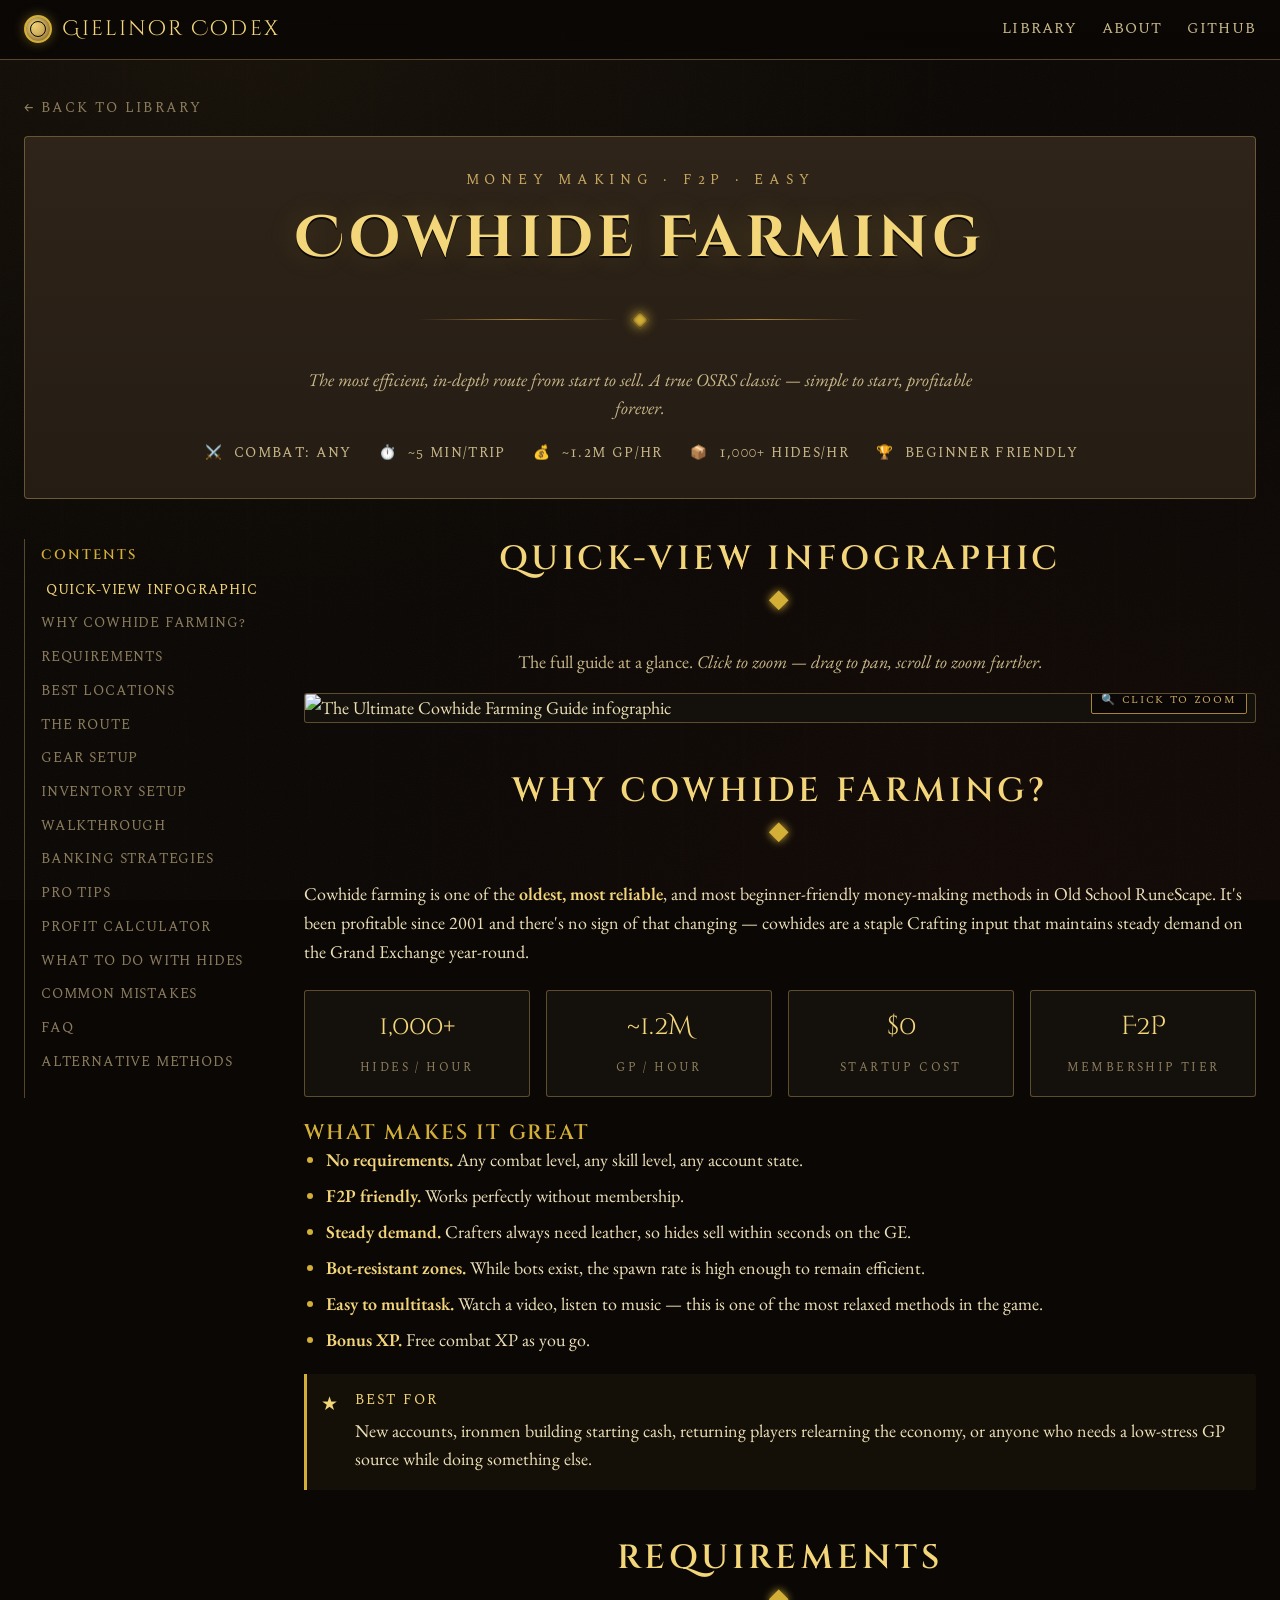
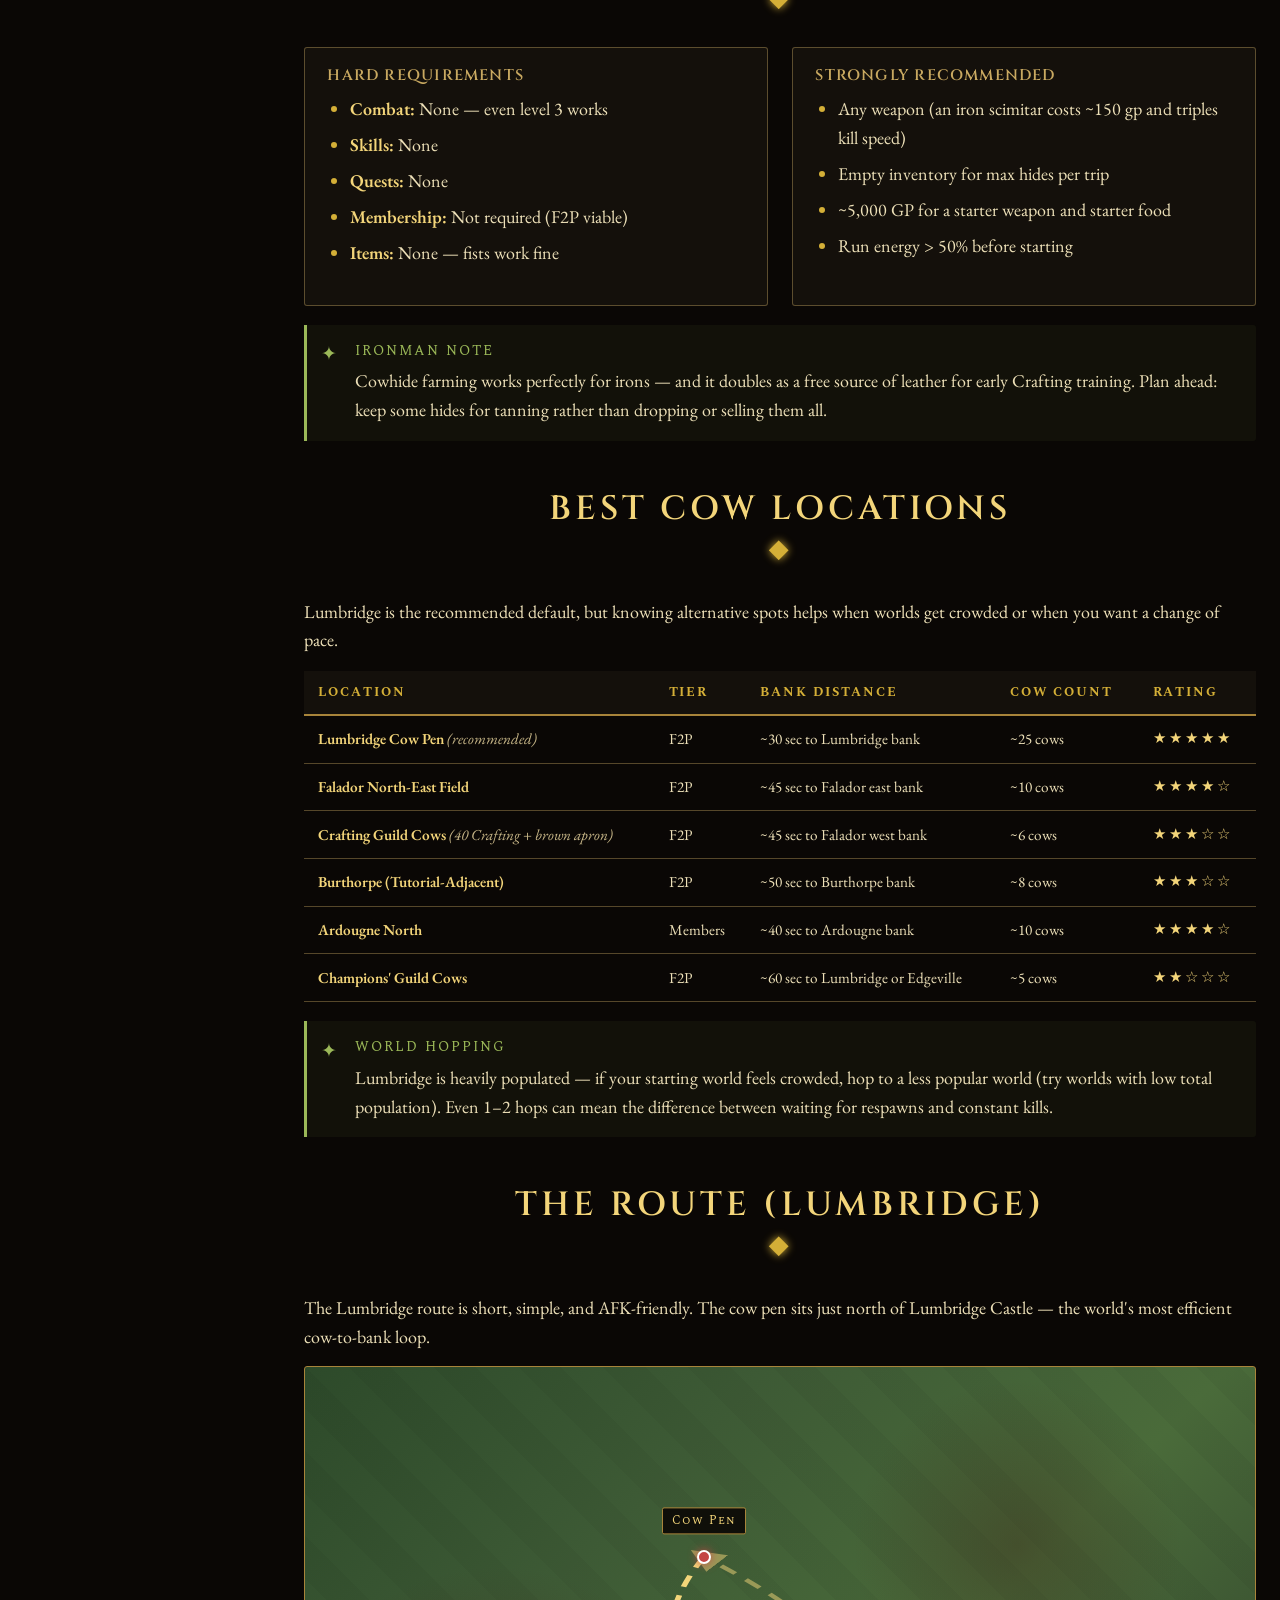
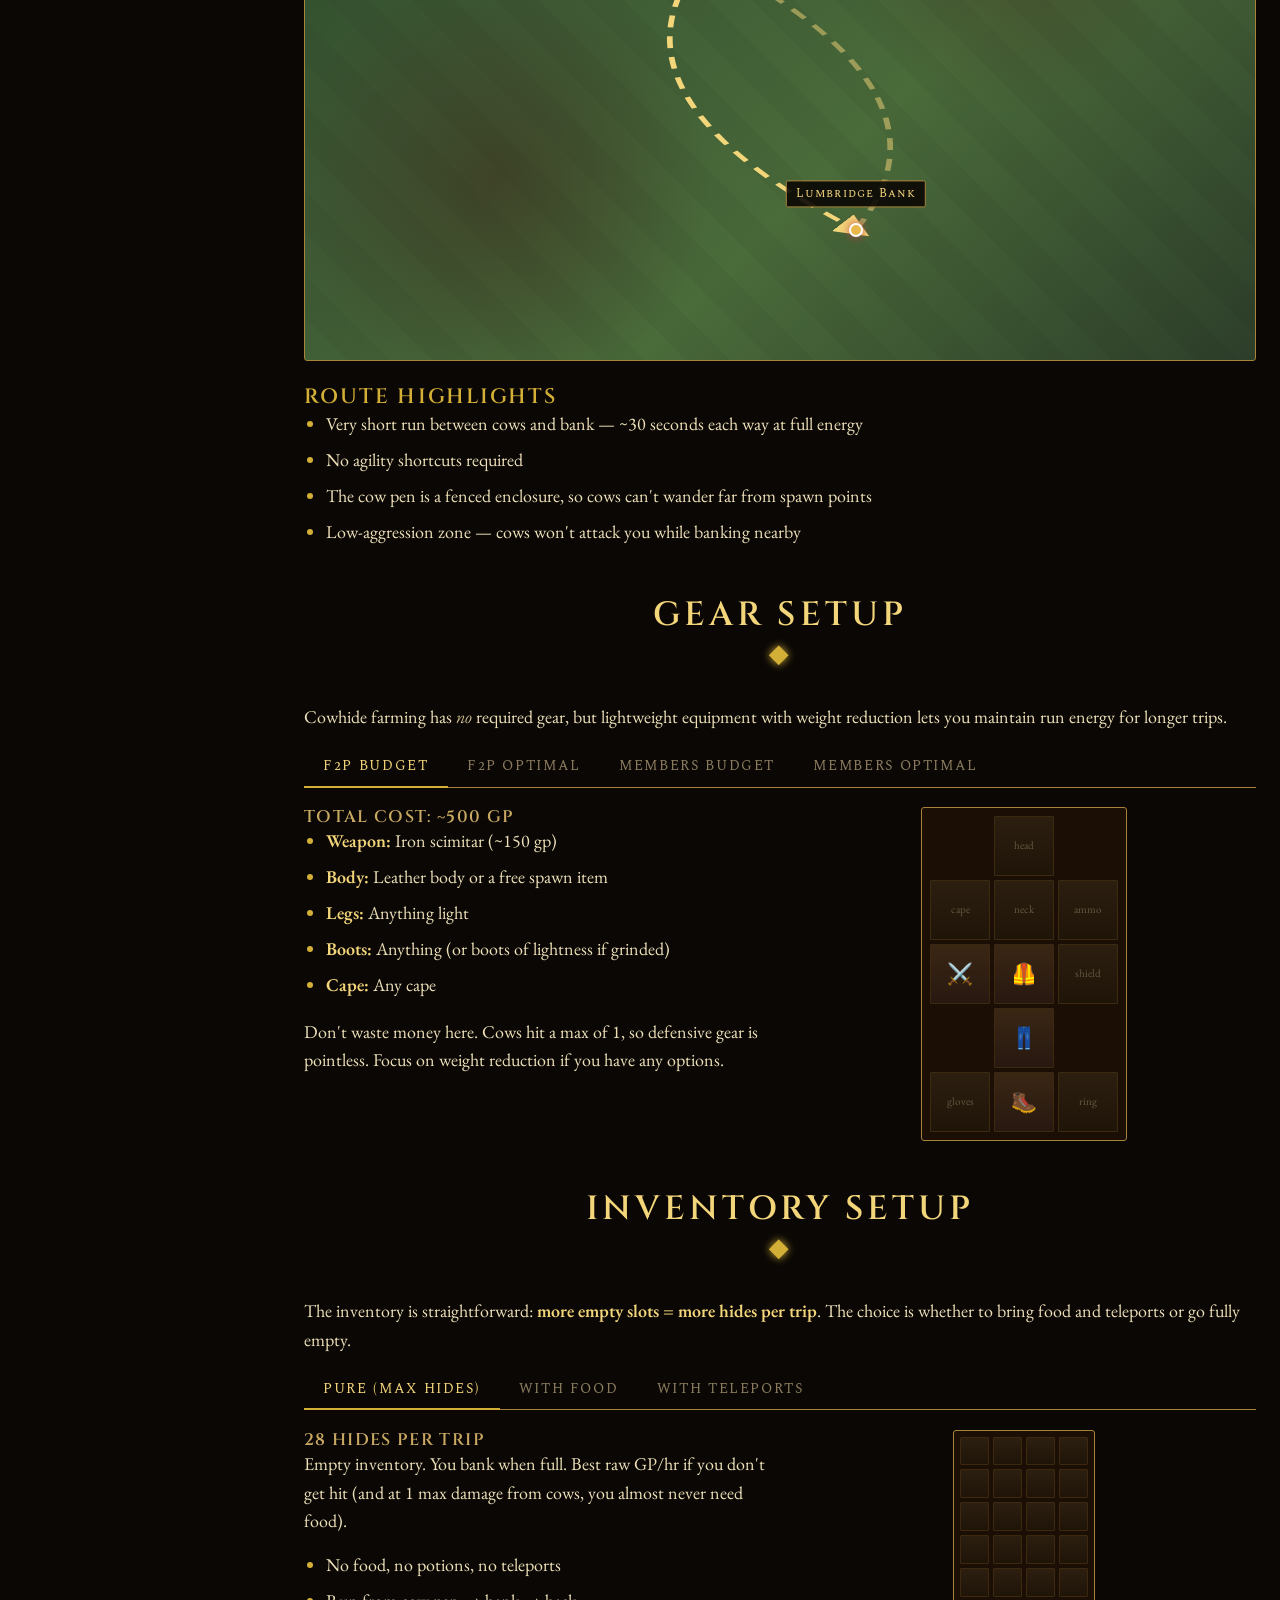
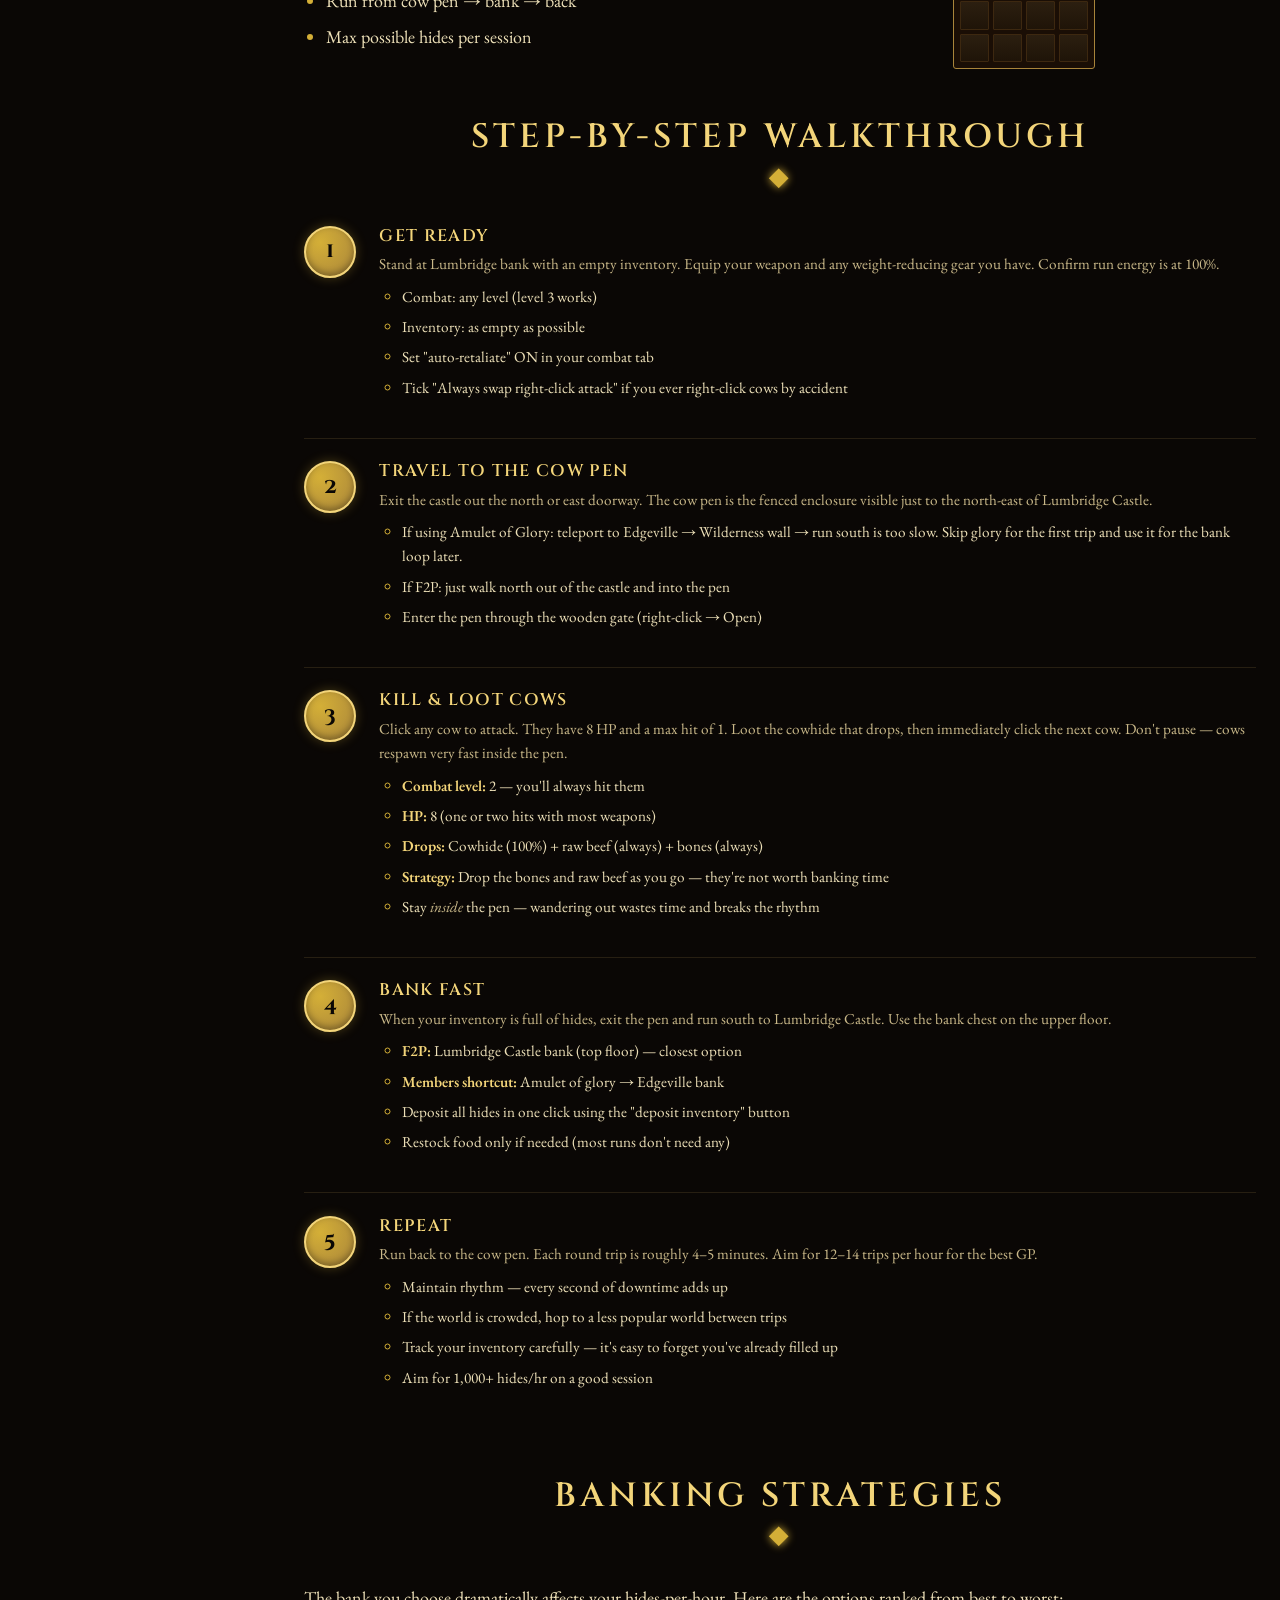
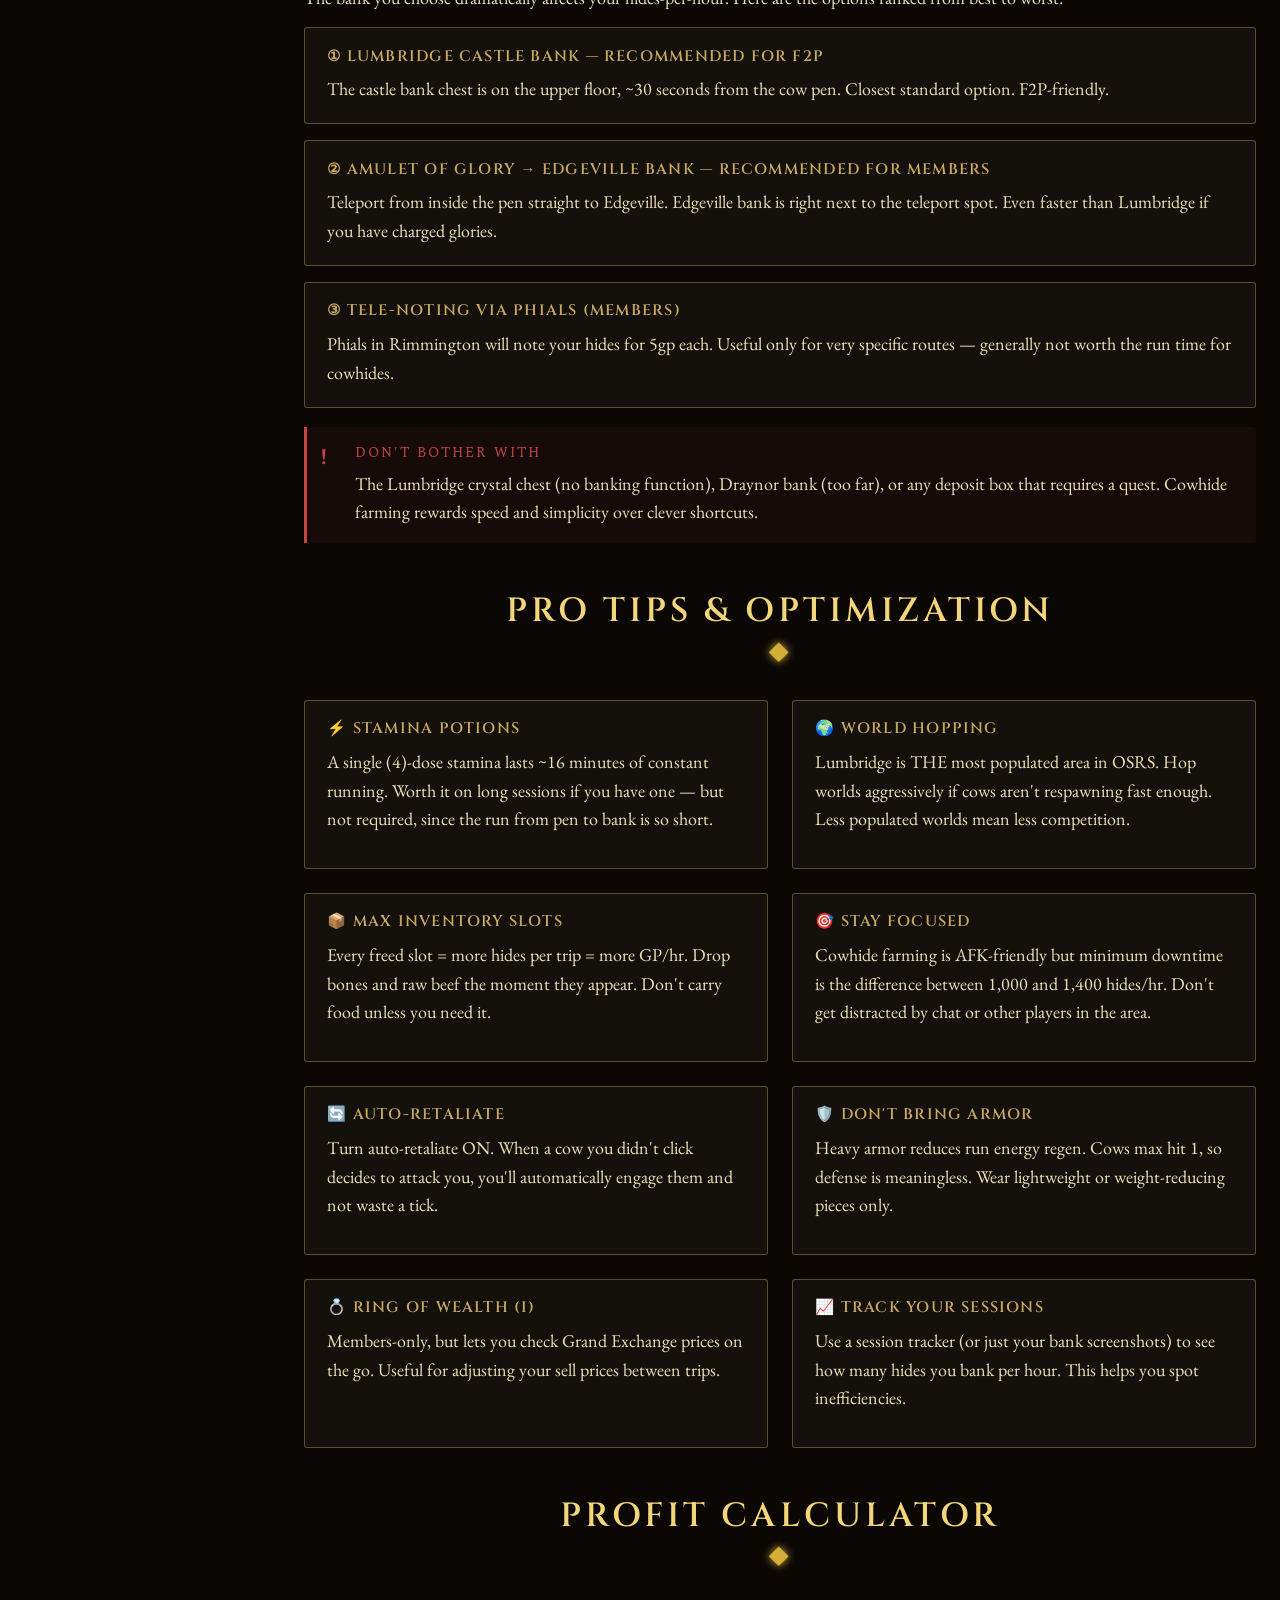
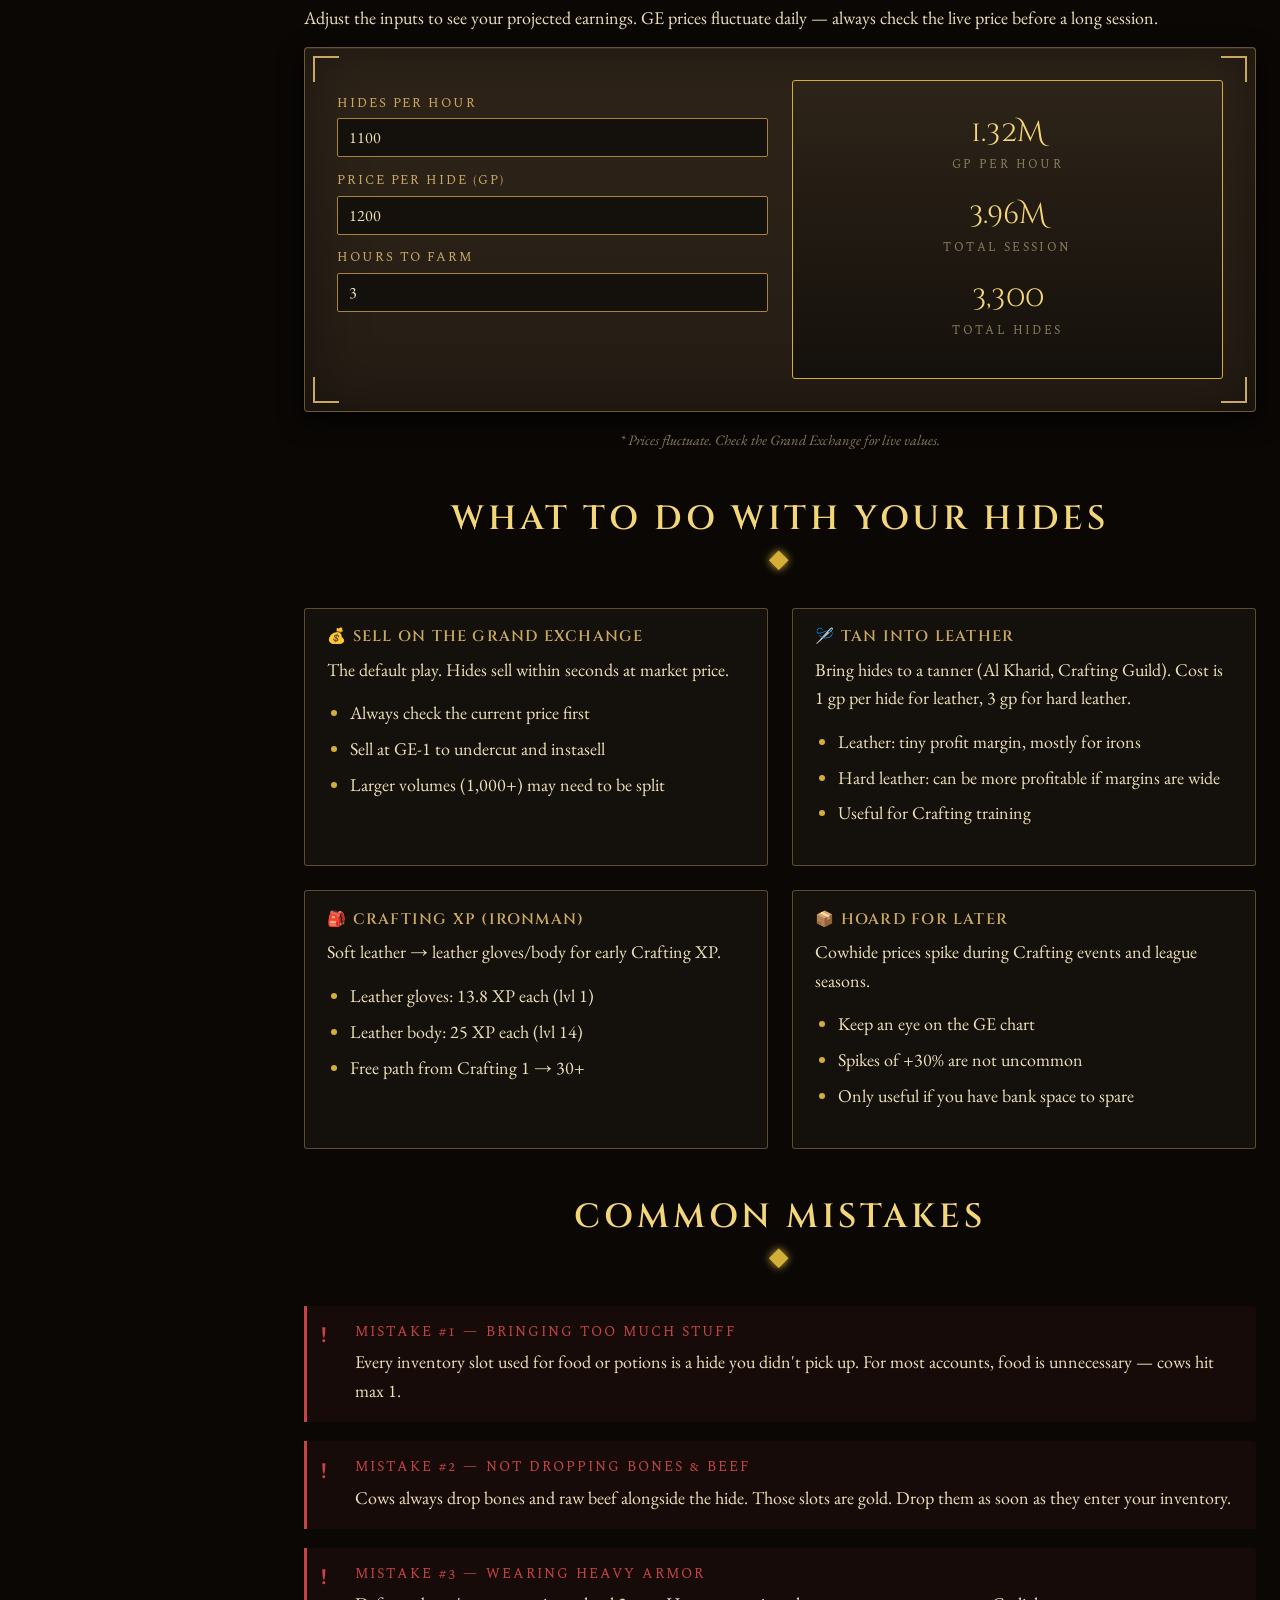
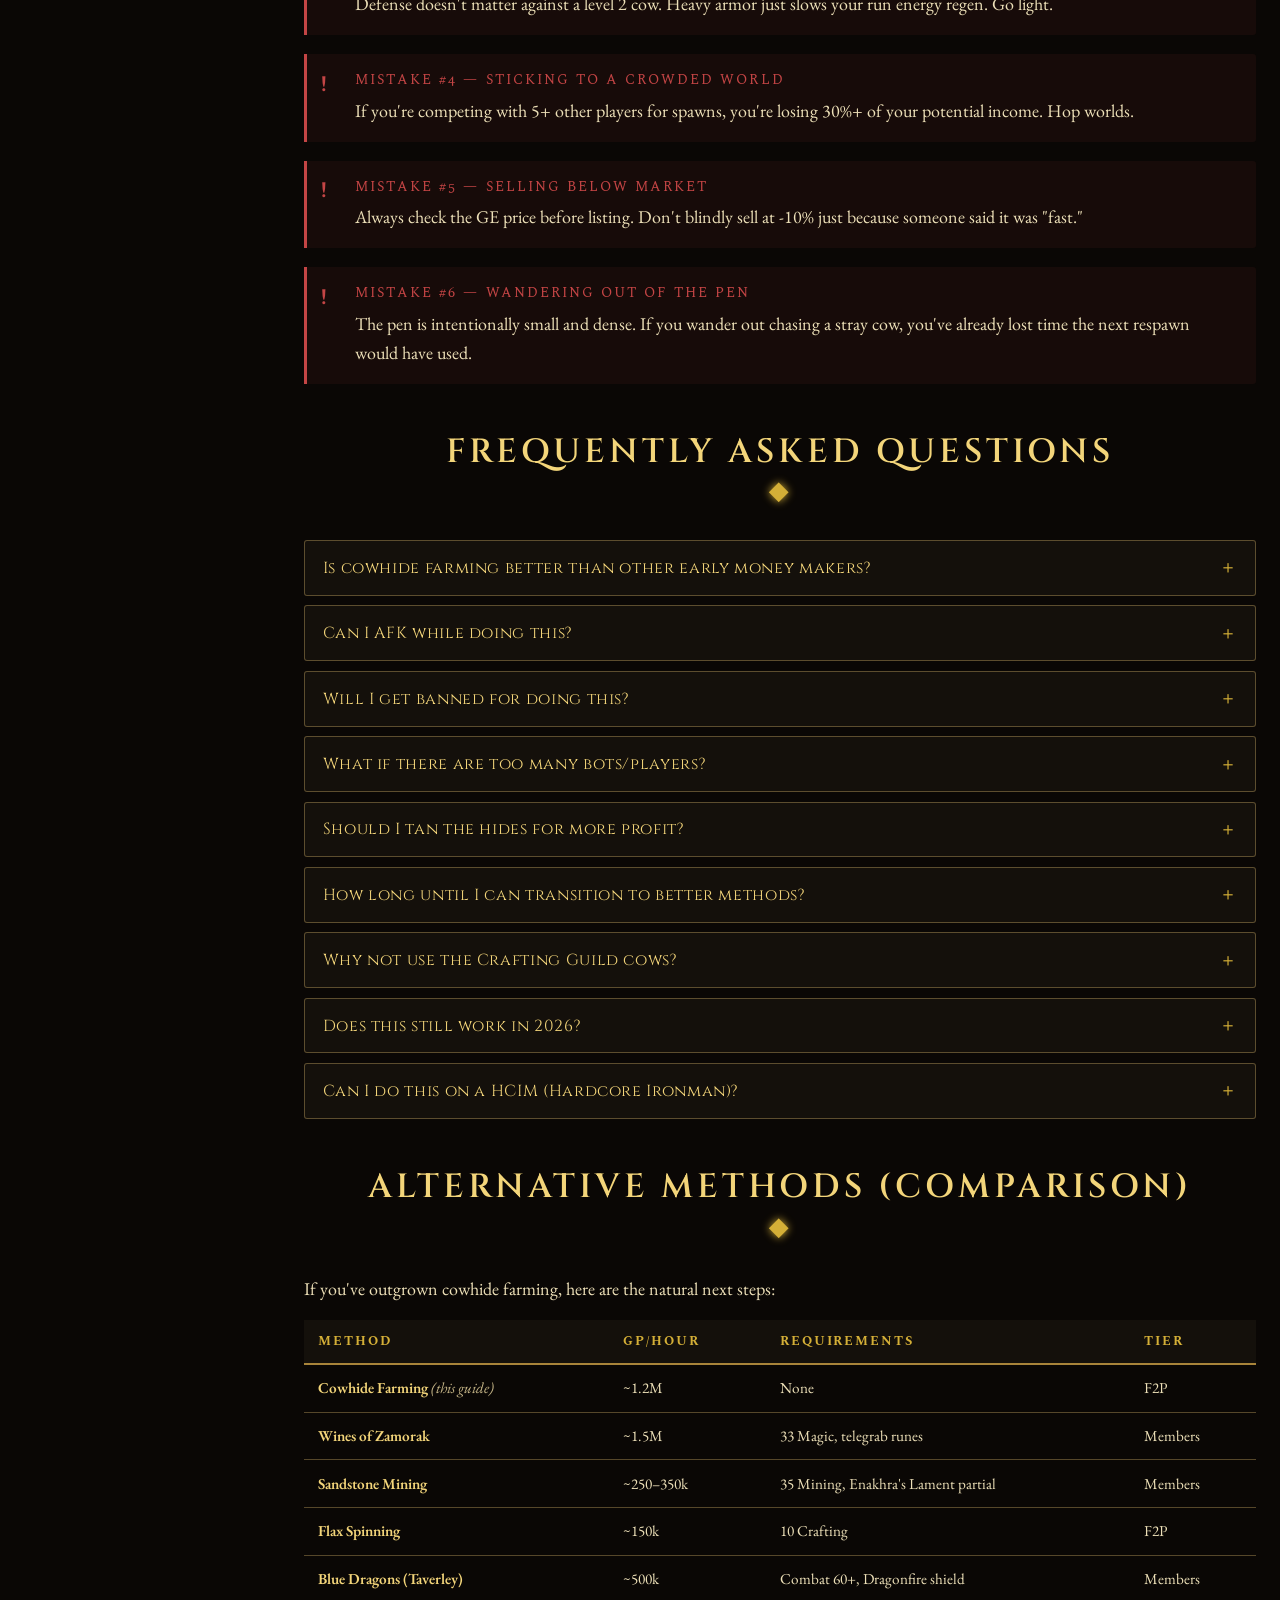
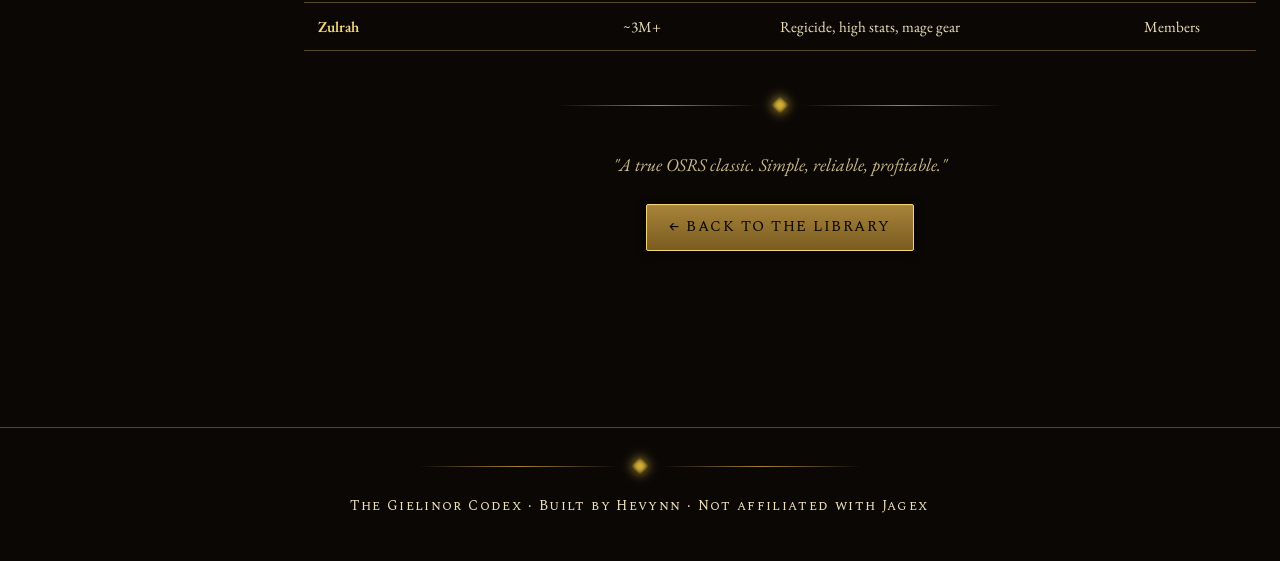
==== guides/cowhide.html @ 1110d628 "Fix folder structure" ====
<!DOCTYPE html>
<html lang="en">
<head>
<meta charset="UTF-8">
<meta name="viewport" content="width=device-width, initial-scale=1.0">
<title>Cowhide Farming · Gielinor Codex</title>
<meta name="description" content="The most efficient OSRS cowhide farming guide — locations, gear, routes, banking strategies, and ~1.2M GP/hr profit calculator.">
<link rel="stylesheet" href="../assets/css/theme.css">
<link rel="icon" href="data:image/svg+xml,%3Csvg xmlns='http://www.w3.org/2000/svg' viewBox='0 0 100 100'%3E%3Ccircle cx='50' cy='50' r='40' fill='%23d4af37' stroke='%23a8843a' stroke-width='4'/%3E%3Ccircle cx='50' cy='50' r='28' fill='none' stroke='%230a0705' stroke-width='2'/%3E%3C/svg%3E">
</head>
<body>

<header class="top-bar">
  <div class="top-bar-inner">
    <a href="../index.html" class="brand">
      <span class="brand-mark"></span>
      Gielinor Codex
    </a>
    <nav class="top-nav">
      <a href="../index.html">Library</a>
      <a href="../index.html#about">About</a>
      <a href="https://github.com/Hevynn" target="_blank" rel="noopener">GitHub</a>
    </nav>
  </div>
</header>

<main class="site-shell">

  <!-- Back link -->
  <a href="../index.html" style="display: inline-block; margin-bottom: 1rem; font-family: var(--font-small-caps); font-size: 0.85rem; letter-spacing: 0.15em; text-transform: uppercase; border-bottom: none; color: var(--text-muted);">
    ← Back to Library
  </a>

  <!-- Guide Header -->
  <header class="guide-header">
    <div class="guide-header-cat">Money Making · F2P · Easy</div>
    <h1>Cowhide Farming</h1>
    <div class="divider"><span class="divider-gem"></span></div>
    <p style="font-style: italic; color: var(--text-secondary); max-width: 700px; margin: 0 auto;">
      The most efficient, in-depth route from start to sell. A true OSRS classic —
      simple to start, profitable forever.
    </p>
    <div class="guide-meta">
      <span class="guide-meta-item"><span class="guide-meta-icon">⚔️</span>Combat: Any</span>
      <span class="guide-meta-item"><span class="guide-meta-icon">⏱️</span>~5 min/trip</span>
      <span class="guide-meta-item"><span class="guide-meta-icon">💰</span>~1.2M GP/hr</span>
      <span class="guide-meta-item"><span class="guide-meta-icon">📦</span>1,000+ hides/hr</span>
      <span class="guide-meta-item"><span class="guide-meta-icon">🏆</span>Beginner Friendly</span>
    </div>
  </header>

  <div class="guide-layout">

    <!-- ============= TABLE OF CONTENTS ============= -->
    <aside class="guide-toc">
      <h4>Contents</h4>
      <ul>
        <li><a href="#infographic">Quick-View Infographic</a></li>
        <li><a href="#overview">Why Cowhide Farming?</a></li>
        <li><a href="#requirements">Requirements</a></li>
        <li><a href="#locations">Best Locations</a></li>
        <li><a href="#route">The Route</a></li>
        <li><a href="#gear">Gear Setup</a></li>
        <li><a href="#inventory">Inventory Setup</a></li>
        <li><a href="#walkthrough">Walkthrough</a></li>
        <li><a href="#banking">Banking Strategies</a></li>
        <li><a href="#tips">Pro Tips</a></li>
        <li><a href="#calculator">Profit Calculator</a></li>
        <li><a href="#what-to-do">What to Do With Hides</a></li>
        <li><a href="#mistakes">Common Mistakes</a></li>
        <li><a href="#faq">FAQ</a></li>
        <li><a href="#alternatives">Alternative Methods</a></li>
      </ul>
    </aside>

    <!-- ============= MAIN CONTENT ============= -->
    <div class="guide-content">

      <!-- ─── INFOGRAPHIC (zoomable) ─── -->
      <section id="infographic">
        <h2 class="section-title">Quick-View Infographic</h2>
        <p style="text-align: center; color: var(--text-secondary); margin-bottom: 1rem;">
          The full guide at a glance. <em>Click to zoom — drag to pan, scroll to zoom further.</em>
        </p>
        <div class="image-viewer" data-zoomable>
          <img src="../images/guides/cowhide-infographic.png" alt="The Ultimate Cowhide Farming Guide infographic">
          <div class="image-viewer-hint">🔍 Click to zoom</div>
        </div>
      </section>

      <!-- ─── OVERVIEW ─── -->
      <section id="overview">
        <h2 class="section-title">Why Cowhide Farming?</h2>
        <p>
          Cowhide farming is one of the <strong>oldest, most reliable</strong>, and most beginner-friendly
          money-making methods in Old School RuneScape. It's been profitable since 2001
          and there's no sign of that changing — cowhides are a staple Crafting input that
          maintains steady demand on the Grand Exchange year-round.
        </p>

        <div class="stat-row">
          <div class="stat-chip">
            <span class="stat-chip-value">1,000+</span>
            <span class="stat-chip-label">Hides / Hour</span>
          </div>
          <div class="stat-chip">
            <span class="stat-chip-value">~1.2M</span>
            <span class="stat-chip-label">GP / Hour</span>
          </div>
          <div class="stat-chip">
            <span class="stat-chip-value">$0</span>
            <span class="stat-chip-label">Startup Cost</span>
          </div>
          <div class="stat-chip">
            <span class="stat-chip-value">F2P</span>
            <span class="stat-chip-label">Membership Tier</span>
          </div>
        </div>

        <h3>What makes it great</h3>
        <ul>
          <li><strong>No requirements.</strong> Any combat level, any skill level, any account state.</li>
          <li><strong>F2P friendly.</strong> Works perfectly without membership.</li>
          <li><strong>Steady demand.</strong> Crafters always need leather, so hides sell within seconds on the GE.</li>
          <li><strong>Bot-resistant zones.</strong> While bots exist, the spawn rate is high enough to remain efficient.</li>
          <li><strong>Easy to multitask.</strong> Watch a video, listen to music — this is one of the most relaxed methods in the game.</li>
          <li><strong>Bonus XP.</strong> Free combat XP as you go.</li>
        </ul>

        <div class="callout">
          <span class="callout-title">Best For</span>
          New accounts, ironmen building starting cash, returning players relearning the
          economy, or anyone who needs a low-stress GP source while doing something else.
        </div>
      </section>

      <!-- ─── REQUIREMENTS ─── -->
      <section id="requirements">
        <h2 class="section-title">Requirements</h2>
        <div class="two-col">
          <div class="sub-panel">
            <h4>Hard Requirements</h4>
            <ul>
              <li><strong>Combat:</strong> None — even level 3 works</li>
              <li><strong>Skills:</strong> None</li>
              <li><strong>Quests:</strong> None</li>
              <li><strong>Membership:</strong> Not required (F2P viable)</li>
              <li><strong>Items:</strong> None — fists work fine</li>
            </ul>
          </div>
          <div class="sub-panel">
            <h4>Strongly Recommended</h4>
            <ul>
              <li>Any weapon (an iron scimitar costs ~150 gp and triples kill speed)</li>
              <li>Empty inventory for max hides per trip</li>
              <li>~5,000 GP for a starter weapon and starter food</li>
              <li>Run energy &gt; 50% before starting</li>
            </ul>
          </div>
        </div>

        <div class="callout tip">
          <span class="callout-title">Ironman Note</span>
          Cowhide farming works perfectly for irons — and it doubles as a free
          source of leather for early Crafting training. Plan ahead: keep some hides
          for tanning rather than dropping or selling them all.
        </div>
      </section>

      <!-- ─── LOCATIONS ─── -->
      <section id="locations">
        <h2 class="section-title">Best Cow Locations</h2>
        <p>
          Lumbridge is the recommended default, but knowing alternative spots helps when
          worlds get crowded or when you want a change of pace.
        </p>

        <table class="locations-table">
          <thead>
            <tr>
              <th>Location</th>
              <th>Tier</th>
              <th>Bank Distance</th>
              <th>Cow Count</th>
              <th>Rating</th>
            </tr>
          </thead>
          <tbody>
            <tr>
              <td><strong>Lumbridge Cow Pen</strong> <em>(recommended)</em></td>
              <td>F2P</td>
              <td>~30 sec to Lumbridge bank</td>
              <td>~25 cows</td>
              <td class="rating">★★★★★</td>
            </tr>
            <tr>
              <td><strong>Falador North-East Field</strong></td>
              <td>F2P</td>
              <td>~45 sec to Falador east bank</td>
              <td>~10 cows</td>
              <td class="rating">★★★★☆</td>
            </tr>
            <tr>
              <td><strong>Crafting Guild Cows</strong> <em>(40 Crafting + brown apron)</em></td>
              <td>F2P</td>
              <td>~45 sec to Falador west bank</td>
              <td>~6 cows</td>
              <td class="rating">★★★☆☆</td>
            </tr>
            <tr>
              <td><strong>Burthorpe (Tutorial-Adjacent)</strong></td>
              <td>F2P</td>
              <td>~50 sec to Burthorpe bank</td>
              <td>~8 cows</td>
              <td class="rating">★★★☆☆</td>
            </tr>
            <tr>
              <td><strong>Ardougne North</strong></td>
              <td>Members</td>
              <td>~40 sec to Ardougne bank</td>
              <td>~10 cows</td>
              <td class="rating">★★★★☆</td>
            </tr>
            <tr>
              <td><strong>Champions' Guild Cows</strong></td>
              <td>F2P</td>
              <td>~60 sec to Lumbridge or Edgeville</td>
              <td>~5 cows</td>
              <td class="rating">★★☆☆☆</td>
            </tr>
          </tbody>
        </table>

        <div class="callout tip">
          <span class="callout-title">World Hopping</span>
          Lumbridge is heavily populated — if your starting world feels crowded, hop to
          a less popular world (try worlds with low total population). Even 1–2 hops
          can mean the difference between waiting for respawns and constant kills.
        </div>
      </section>

      <!-- ─── ROUTE / MAP ─── -->
      <section id="route">
        <h2 class="section-title">The Route (Lumbridge)</h2>
        <p>
          The Lumbridge route is short, simple, and AFK-friendly. The cow pen sits just
          north of Lumbridge Castle — the world's most efficient cow-to-bank loop.
        </p>

        <div class="map-block" aria-label="Lumbridge cow pen route">
          <!-- Cow pen pin -->
          <div class="map-pin" style="top: 32%; left: 42%;"></div>
          <div class="map-pin-label" style="top: 32%; left: 42%;">Cow Pen</div>
          <!-- Bank pin -->
          <div class="map-pin" style="top: 78%; left: 58%; background: var(--accent-coin);"></div>
          <div class="map-pin-label" style="top: 78%; left: 58%;">Lumbridge Bank</div>
          <!-- Route arrow (simplified) -->
          <svg viewBox="0 0 100 100" preserveAspectRatio="none" style="position: absolute; inset: 0; width: 100%; height: 100%; pointer-events: none;">
            <defs>
              <marker id="arrow" markerWidth="6" markerHeight="6" refX="3" refY="3" orient="auto">
                <path d="M0,0 L6,3 L0,6 Z" fill="#f3d57a"/>
              </marker>
            </defs>
            <path d="M 42 32 Q 30 55 58 78" stroke="#f3d57a" stroke-width="0.6" fill="none" stroke-dasharray="2 1.5" marker-end="url(#arrow)"/>
            <path d="M 58 78 Q 70 55 42 32" stroke="#f3d57a" stroke-width="0.6" fill="none" stroke-dasharray="2 1.5" marker-end="url(#arrow)" opacity="0.5"/>
          </svg>
        </div>

        <h3 style="margin-top: 1.5rem;">Route Highlights</h3>
        <ul>
          <li>Very short run between cows and bank — ~30 seconds each way at full energy</li>
          <li>No agility shortcuts required</li>
          <li>The cow pen is a fenced enclosure, so cows can't wander far from spawn points</li>
          <li>Low-aggression zone — cows won't attack you while banking nearby</li>
        </ul>
      </section>

      <!-- ─── GEAR ─── -->
      <section id="gear">
        <h2 class="section-title">Gear Setup</h2>
        <p>
          Cowhide farming has <em>no</em> required gear, but lightweight equipment with
          weight reduction lets you maintain run energy for longer trips.
        </p>

        <div data-tabs>
          <div class="tabs">
            <button class="tab-btn active" data-tab="f2p-budget">F2P Budget</button>
            <button class="tab-btn" data-tab="f2p-optimal">F2P Optimal</button>
            <button class="tab-btn" data-tab="members-budget">Members Budget</button>
            <button class="tab-btn" data-tab="members-optimal">Members Optimal</button>
          </div>

          <!-- F2P Budget -->
          <div class="tab-pane active" data-tab="f2p-budget">
            <div class="two-col">
              <div>
                <h4>Total cost: ~500 gp</h4>
                <ul>
                  <li><strong>Weapon:</strong> Iron scimitar (~150 gp)</li>
                  <li><strong>Body:</strong> Leather body or a free spawn item</li>
                  <li><strong>Legs:</strong> Anything light</li>
                  <li><strong>Boots:</strong> Anything (or boots of lightness if grinded)</li>
                  <li><strong>Cape:</strong> Any cape</li>
                </ul>
                <p>
                  Don't waste money here. Cows hit a max of 1, so defensive gear is
                  pointless. Focus on weight reduction if you have any options.
                </p>
              </div>
              <div class="equip-grid">
                <div class="equip-slot empty" data-pos="head">head</div>
                <div class="equip-slot empty" data-pos="cape">cape</div>
                <div class="equip-slot empty" data-pos="neck">neck</div>
                <div class="equip-slot empty" data-pos="ammo">ammo</div>
                <div class="equip-slot filled" data-pos="weapon">⚔️</div>
                <div class="equip-slot filled" data-pos="body">🦺</div>
                <div class="equip-slot empty" data-pos="shield">shield</div>
                <div class="equip-slot filled" data-pos="legs">👖</div>
                <div class="equip-slot empty" data-pos="gloves">gloves</div>
                <div class="equip-slot filled" data-pos="boots">🥾</div>
                <div class="equip-slot empty" data-pos="ring">ring</div>
              </div>
            </div>
          </div>

          <!-- F2P Optimal -->
          <div class="tab-pane" data-tab="f2p-optimal">
            <div class="two-col">
              <div>
                <h4>Total cost: ~50k gp</h4>
                <ul>
                  <li><strong>Weapon:</strong> Rune scimitar (~15k gp)</li>
                  <li><strong>Body:</strong> Boots of lightness or weight-reducing top</li>
                  <li><strong>Cape:</strong> Team cape (free) or skill cape if you have one</li>
                  <li><strong>Boots:</strong> Boots of lightness (-4.5kg)</li>
                  <li><strong>Gloves:</strong> Leather gloves</li>
                </ul>
                <p>
                  In F2P your big efficiency bump comes from <strong>boots of lightness</strong>
                  (Temple of Ikov, members only — but transferable items). Without
                  members access, focus on a fast weapon and stay aware of run energy.
                </p>
              </div>
              <div class="equip-grid">
                <div class="equip-slot empty" data-pos="head">head</div>
                <div class="equip-slot filled" data-pos="cape">🧣</div>
                <div class="equip-slot empty" data-pos="neck">neck</div>
                <div class="equip-slot empty" data-pos="ammo">ammo</div>
                <div class="equip-slot filled" data-pos="weapon">⚔️</div>
                <div class="equip-slot filled" data-pos="body">🦺</div>
                <div class="equip-slot empty" data-pos="shield">shield</div>
                <div class="equip-slot filled" data-pos="legs">👖</div>
                <div class="equip-slot filled" data-pos="gloves">🧤</div>
                <div class="equip-slot filled" data-pos="boots">🥾</div>
                <div class="equip-slot empty" data-pos="ring">ring</div>
              </div>
            </div>
          </div>

          <!-- Members Budget -->
          <div class="tab-pane" data-tab="members-budget">
            <div class="two-col">
              <div>
                <h4>Total cost: ~30k gp</h4>
                <ul>
                  <li><strong>Weapon:</strong> Rune scimitar or Saradomin sword if you have one</li>
                  <li><strong>Cape:</strong> Ardougne cloak 1+ (Easy diary teleport)</li>
                  <li><strong>Neck:</strong> Amulet of glory (Edgeville teleport)</li>
                  <li><strong>Ring:</strong> Ring of dueling or stamina jewelry</li>
                  <li><strong>Legs/Body:</strong> Boots of lightness, anything light</li>
                </ul>
                <p>
                  In members, an <strong>amulet of glory</strong> is the cheapest big upgrade —
                  it lets you teleport to Edgeville bank and skip the run from Lumbridge entirely.
                </p>
              </div>
              <div class="equip-grid">
                <div class="equip-slot empty" data-pos="head">head</div>
                <div class="equip-slot filled" data-pos="cape">🧣</div>
                <div class="equip-slot filled" data-pos="neck">📿</div>
                <div class="equip-slot empty" data-pos="ammo">ammo</div>
                <div class="equip-slot filled" data-pos="weapon">⚔️</div>
                <div class="equip-slot filled" data-pos="body">🦺</div>
                <div class="equip-slot empty" data-pos="shield">shield</div>
                <div class="equip-slot filled" data-pos="legs">👖</div>
                <div class="equip-slot filled" data-pos="gloves">🧤</div>
                <div class="equip-slot filled" data-pos="boots">🥾</div>
                <div class="equip-slot filled" data-pos="ring">💍</div>
              </div>
            </div>
          </div>

          <!-- Members Optimal -->
          <div class="tab-pane" data-tab="members-optimal">
            <div class="two-col">
              <div>
                <h4>Total cost: ~500k gp+</h4>
                <ul>
                  <li><strong>Weapon:</strong> Whip or scimitar of choice</li>
                  <li><strong>Cape:</strong> Graceful cape or Ardougne cloak 4 for teleport</li>
                  <li><strong>Neck:</strong> Amulet of glory (4)</li>
                  <li><strong>Body/Legs:</strong> Full graceful (-25kg total)</li>
                  <li><strong>Ring:</strong> Ring of wealth (i) for GE access on the move</li>
                  <li><strong>Pouch:</strong> Rune pouch with Falador / Camelot / Varrock teleport runes</li>
                </ul>
                <p>
                  Full graceful + glory is the comfort tier. You'll never run out of
                  energy and can teleport-bank from anywhere if you decide to switch
                  cow locations mid-session.
                </p>
              </div>
              <div class="equip-grid">
                <div class="equip-slot filled" data-pos="head">🪖</div>
                <div class="equip-slot filled" data-pos="cape">🧣</div>
                <div class="equip-slot filled" data-pos="neck">📿</div>
                <div class="equip-slot empty" data-pos="ammo">ammo</div>
                <div class="equip-slot filled" data-pos="weapon">⚔️</div>
                <div class="equip-slot filled" data-pos="body">🦺</div>
                <div class="equip-slot empty" data-pos="shield">shield</div>
                <div class="equip-slot filled" data-pos="legs">👖</div>
                <div class="equip-slot filled" data-pos="gloves">🧤</div>
                <div class="equip-slot filled" data-pos="boots">🥾</div>
                <div class="equip-slot filled" data-pos="ring">💍</div>
              </div>
            </div>
          </div>
        </div>
      </section>

      <!-- ─── INVENTORY ─── -->
      <section id="inventory">
        <h2 class="section-title">Inventory Setup</h2>
        <p>
          The inventory is straightforward: <strong>more empty slots = more hides per trip</strong>.
          The choice is whether to bring food and teleports or go fully empty.
        </p>

        <div data-tabs>
          <div class="tabs">
            <button class="tab-btn active" data-tab="inv-pure">Pure (Max Hides)</button>
            <button class="tab-btn" data-tab="inv-food">With Food</button>
            <button class="tab-btn" data-tab="inv-teleport">With Teleports</button>
          </div>

          <!-- Pure -->
          <div class="tab-pane active" data-tab="inv-pure">
            <div class="two-col">
              <div>
                <h4>28 hides per trip</h4>
                <p>
                  Empty inventory. You bank when full. Best raw GP/hr if you don't get
                  hit (and at 1 max damage from cows, you almost never need food).
                </p>
                <ul>
                  <li>No food, no potions, no teleports</li>
                  <li>Run from cow pen → bank → back</li>
                  <li>Max possible hides per session</li>
                </ul>
              </div>
              <div class="inv-grid">
                <div class="inv-slot"></div><div class="inv-slot"></div><div class="inv-slot"></div><div class="inv-slot"></div>
                <div class="inv-slot"></div><div class="inv-slot"></div><div class="inv-slot"></div><div class="inv-slot"></div>
                <div class="inv-slot"></div><div class="inv-slot"></div><div class="inv-slot"></div><div class="inv-slot"></div>
                <div class="inv-slot"></div><div class="inv-slot"></div><div class="inv-slot"></div><div class="inv-slot"></div>
                <div class="inv-slot"></div><div class="inv-slot"></div><div class="inv-slot"></div><div class="inv-slot"></div>
                <div class="inv-slot"></div><div class="inv-slot"></div><div class="inv-slot"></div><div class="inv-slot"></div>
                <div class="inv-slot"></div><div class="inv-slot"></div><div class="inv-slot"></div><div class="inv-slot"></div>
              </div>
            </div>
          </div>

          <!-- With Food -->
          <div class="tab-pane" data-tab="inv-food">
            <div class="two-col">
              <div>
                <h4>26 hides per trip</h4>
                <p>
                  For very low-level accounts (combat 3–10) who want extra safety. Cows
                  hit max 1 so this is mostly psychological — but if you're truly fragile,
                  cooked meat works fine.
                </p>
                <ul>
                  <li>2 cooked meat or shrimp (heals 3–4 each)</li>
                  <li>26 inventory slots free for hides</li>
                  <li>Recommended only for very low-HP characters</li>
                </ul>
              </div>
              <div class="inv-grid">
                <div class="inv-slot filled">🍖</div><div class="inv-slot filled">🍖</div><div class="inv-slot"></div><div class="inv-slot"></div>
                <div class="inv-slot"></div><div class="inv-slot"></div><div class="inv-slot"></div><div class="inv-slot"></div>
                <div class="inv-slot"></div><div class="inv-slot"></div><div class="inv-slot"></div><div class="inv-slot"></div>
                <div class="inv-slot"></div><div class="inv-slot"></div><div class="inv-slot"></div><div class="inv-slot"></div>
                <div class="inv-slot"></div><div class="inv-slot"></div><div class="inv-slot"></div><div class="inv-slot"></div>
                <div class="inv-slot"></div><div class="inv-slot"></div><div class="inv-slot"></div><div class="inv-slot"></div>
                <div class="inv-slot"></div><div class="inv-slot"></div><div class="inv-slot"></div><div class="inv-slot"></div>
              </div>
            </div>
          </div>

          <!-- Teleports -->
          <div class="tab-pane" data-tab="inv-teleport">
            <div class="two-col">
              <div>
                <h4>25 hides per trip + faster banking</h4>
                <p>
                  If you have an Amulet of Glory and a teleport tab or rune pouch,
                  you can teleport to Edgeville and walk to the bank far faster than
                  running back. Net trips/hour goes up, even with fewer hides per trip.
                </p>
                <ul>
                  <li>Stamina potion (4 doses, optional)</li>
                  <li>Rune pouch with Falador/Varrock teleport runes</li>
                  <li>Amulet of glory (in equipment, not inventory)</li>
                </ul>
              </div>
              <div class="inv-grid">
                <div class="inv-slot filled">🧪</div><div class="inv-slot filled">📜</div><div class="inv-slot filled">👝</div><div class="inv-slot"></div>
                <div class="inv-slot"></div><div class="inv-slot"></div><div class="inv-slot"></div><div class="inv-slot"></div>
                <div class="inv-slot"></div><div class="inv-slot"></div><div class="inv-slot"></div><div class="inv-slot"></div>
                <div class="inv-slot"></div><div class="inv-slot"></div><div class="inv-slot"></div><div class="inv-slot"></div>
                <div class="inv-slot"></div><div class="inv-slot"></div><div class="inv-slot"></div><div class="inv-slot"></div>
                <div class="inv-slot"></div><div class="inv-slot"></div><div class="inv-slot"></div><div class="inv-slot"></div>
                <div class="inv-slot"></div><div class="inv-slot"></div><div class="inv-slot"></div><div class="inv-slot"></div>
              </div>
            </div>
          </div>
        </div>
      </section>

      <!-- ─── WALKTHROUGH ─── -->
      <section id="walkthrough">
        <h2 class="section-title">Step-by-Step Walkthrough</h2>

        <ol class="steps-list">
          <li>
            <div>
              <h4>Get Ready</h4>
              <div class="step-detail">
                Stand at Lumbridge bank with an empty inventory. Equip your weapon and any
                weight-reducing gear you have. Confirm run energy is at 100%.
              </div>
              <ul>
                <li>Combat: any level (level 3 works)</li>
                <li>Inventory: as empty as possible</li>
                <li>Set "auto-retaliate" ON in your combat tab</li>
                <li>Tick "Always swap right-click attack" if you ever right-click cows by accident</li>
              </ul>
            </div>
          </li>

          <li>
            <div>
              <h4>Travel to the Cow Pen</h4>
              <div class="step-detail">
                Exit the castle out the north or east doorway. The cow pen is the fenced
                enclosure visible just to the north-east of Lumbridge Castle.
              </div>
              <ul>
                <li>If using Amulet of Glory: teleport to Edgeville → Wilderness wall → run south is too slow. Skip glory for the first trip and use it for the bank loop later.</li>
                <li>If F2P: just walk north out of the castle and into the pen</li>
                <li>Enter the pen through the wooden gate (right-click → Open)</li>
              </ul>
            </div>
          </li>

          <li>
            <div>
              <h4>Kill &amp; Loot Cows</h4>
              <div class="step-detail">
                Click any cow to attack. They have 8 HP and a max hit of 1. Loot the
                cowhide that drops, then immediately click the next cow. Don't pause —
                cows respawn very fast inside the pen.
              </div>
              <ul>
                <li><strong>Combat level:</strong> 2 — you'll always hit them</li>
                <li><strong>HP:</strong> 8 (one or two hits with most weapons)</li>
                <li><strong>Drops:</strong> Cowhide (100%) + raw beef (always) + bones (always)</li>
                <li><strong>Strategy:</strong> Drop the bones and raw beef as you go — they're not worth banking time</li>
                <li>Stay <em>inside</em> the pen — wandering out wastes time and breaks the rhythm</li>
              </ul>
            </div>
          </li>

          <li>
            <div>
              <h4>Bank Fast</h4>
              <div class="step-detail">
                When your inventory is full of hides, exit the pen and run south to
                Lumbridge Castle. Use the bank chest on the upper floor.
              </div>
              <ul>
                <li><strong>F2P:</strong> Lumbridge Castle bank (top floor) — closest option</li>
                <li><strong>Members shortcut:</strong> Amulet of glory → Edgeville bank</li>
                <li>Deposit all hides in one click using the "deposit inventory" button</li>
                <li>Restock food only if needed (most runs don't need any)</li>
              </ul>
            </div>
          </li>

          <li>
            <div>
              <h4>Repeat</h4>
              <div class="step-detail">
                Run back to the cow pen. Each round trip is roughly 4–5 minutes. Aim
                for 12–14 trips per hour for the best GP.
              </div>
              <ul>
                <li>Maintain rhythm — every second of downtime adds up</li>
                <li>If the world is crowded, hop to a less popular world between trips</li>
                <li>Track your inventory carefully — it's easy to forget you've already filled up</li>
                <li>Aim for 1,000+ hides/hr on a good session</li>
              </ul>
            </div>
          </li>
        </ol>
      </section>

      <!-- ─── BANKING STRATEGIES ─── -->
      <section id="banking">
        <h2 class="section-title">Banking Strategies</h2>
        <p>
          The bank you choose dramatically affects your hides-per-hour. Here are the
          options ranked from best to worst:
        </p>

        <div class="sub-panel" style="margin-bottom: 1rem;">
          <h4>① Lumbridge Castle Bank — Recommended for F2P</h4>
          <p style="margin-bottom: 0;">
            The castle bank chest is on the upper floor, ~30 seconds from the cow pen.
            Closest standard option. F2P-friendly.
          </p>
        </div>

        <div class="sub-panel" style="margin-bottom: 1rem;">
          <h4>② Amulet of Glory → Edgeville Bank — Recommended for Members</h4>
          <p style="margin-bottom: 0;">
            Teleport from inside the pen straight to Edgeville. Edgeville bank is right
            next to the teleport spot. Even faster than Lumbridge if you have charged glories.
          </p>
        </div>

        <div class="sub-panel" style="margin-bottom: 1rem;">
          <h4>③ Tele-Noting via Phials (Members)</h4>
          <p style="margin-bottom: 0;">
            Phials in Rimmington will note your hides for 5gp each. Useful only for
            very specific routes — generally not worth the run time for cowhides.
          </p>
        </div>

        <div class="callout warn">
          <span class="callout-title">Don't Bother With</span>
          The Lumbridge crystal chest (no banking function), Draynor bank (too far),
          or any deposit box that requires a quest. Cowhide farming rewards speed and
          simplicity over clever shortcuts.
        </div>
      </section>

      <!-- ─── PRO TIPS ─── -->
      <section id="tips">
        <h2 class="section-title">Pro Tips &amp; Optimization</h2>

        <div class="two-col">
          <div class="sub-panel">
            <h4>⚡ Stamina Potions</h4>
            <p>
              A single (4)-dose stamina lasts ~16 minutes of constant running. Worth
              it on long sessions if you have one — but not required, since the run
              from pen to bank is so short.
            </p>
          </div>
          <div class="sub-panel">
            <h4>🌍 World Hopping</h4>
            <p>
              Lumbridge is THE most populated area in OSRS. Hop worlds aggressively if
              cows aren't respawning fast enough. Less populated worlds mean less competition.
            </p>
          </div>
          <div class="sub-panel">
            <h4>📦 Max Inventory Slots</h4>
            <p>
              Every freed slot = more hides per trip = more GP/hr. Drop bones and
              raw beef the moment they appear. Don't carry food unless you need it.
            </p>
          </div>
          <div class="sub-panel">
            <h4>🎯 Stay Focused</h4>
            <p>
              Cowhide farming is AFK-friendly but minimum downtime is the difference
              between 1,000 and 1,400 hides/hr. Don't get distracted by chat or other
              players in the area.
            </p>
          </div>
          <div class="sub-panel">
            <h4>🔄 Auto-Retaliate</h4>
            <p>
              Turn auto-retaliate ON. When a cow you didn't click decides to attack
              you, you'll automatically engage them and not waste a tick.
            </p>
          </div>
          <div class="sub-panel">
            <h4>🛡️ Don't Bring Armor</h4>
            <p>
              Heavy armor reduces run energy regen. Cows max hit 1, so defense is
              meaningless. Wear lightweight or weight-reducing pieces only.
            </p>
          </div>
          <div class="sub-panel">
            <h4>💍 Ring of Wealth (i)</h4>
            <p>
              Members-only, but lets you check Grand Exchange prices on the go. Useful
              for adjusting your sell prices between trips.
            </p>
          </div>
          <div class="sub-panel">
            <h4>📈 Track Your Sessions</h4>
            <p>
              Use a session tracker (or just your bank screenshots) to see how many
              hides you bank per hour. This helps you spot inefficiencies.
            </p>
          </div>
        </div>
      </section>

      <!-- ─── PROFIT CALCULATOR ─── -->
      <section id="calculator">
        <h2 class="section-title">Profit Calculator</h2>
        <p>
          Adjust the inputs to see your projected earnings. GE prices fluctuate daily —
          always check the live price before a long session.
        </p>

        <div class="panel ornate">
          <span class="panel-corners"></span>
          <div class="calc-card">
            <div class="calc-inputs">
              <label for="calc-hides">Hides per Hour</label>
              <input type="number" id="calc-hides" value="1100" min="0" step="50">

              <label for="calc-price">Price per Hide (gp)</label>
              <input type="number" id="calc-price" value="1200" min="0" step="50">

              <label for="calc-hours">Hours to Farm</label>
              <input type="number" id="calc-hours" value="3" min="0" step="0.5">
            </div>
            <div class="calc-result">
              <div class="calc-result-row">
                <span class="calc-result-value" id="calc-gp-hr">1.32M</span>
                <span class="calc-result-label">GP per Hour</span>
              </div>
              <div class="calc-result-row">
                <span class="calc-result-value" id="calc-total">3.96M</span>
                <span class="calc-result-label">Total Session</span>
              </div>
              <div class="calc-result-row">
                <span class="calc-result-value" id="calc-hides-total">3,300</span>
                <span class="calc-result-label">Total Hides</span>
              </div>
            </div>
          </div>
        </div>

        <p style="text-align: center; font-style: italic; color: var(--text-muted); margin-top: 1rem; font-size: 0.9rem;">
          * Prices fluctuate. Check the Grand Exchange for live values.
        </p>
      </section>

      <!-- ─── WHAT TO DO WITH HIDES ─── -->
      <section id="what-to-do">
        <h2 class="section-title">What to Do With Your Hides</h2>

        <div class="two-col">
          <div class="sub-panel">
            <h4>💰 Sell on the Grand Exchange</h4>
            <p>The default play. Hides sell within seconds at market price.</p>
            <ul>
              <li>Always check the current price first</li>
              <li>Sell at GE-1 to undercut and instasell</li>
              <li>Larger volumes (1,000+) may need to be split</li>
            </ul>
          </div>
          <div class="sub-panel">
            <h4>🪡 Tan into Leather</h4>
            <p>Bring hides to a tanner (Al Kharid, Crafting Guild). Cost is 1 gp per hide for leather, 3 gp for hard leather.</p>
            <ul>
              <li>Leather: tiny profit margin, mostly for irons</li>
              <li>Hard leather: can be more profitable if margins are wide</li>
              <li>Useful for Crafting training</li>
            </ul>
          </div>
          <div class="sub-panel">
            <h4>🎒 Crafting XP (Ironman)</h4>
            <p>Soft leather → leather gloves/body for early Crafting XP.</p>
            <ul>
              <li>Leather gloves: 13.8 XP each (lvl 1)</li>
              <li>Leather body: 25 XP each (lvl 14)</li>
              <li>Free path from Crafting 1 → 30+</li>
            </ul>
          </div>
          <div class="sub-panel">
            <h4>📦 Hoard for Later</h4>
            <p>Cowhide prices spike during Crafting events and league seasons.</p>
            <ul>
              <li>Keep an eye on the GE chart</li>
              <li>Spikes of +30% are not uncommon</li>
              <li>Only useful if you have bank space to spare</li>
            </ul>
          </div>
        </div>
      </section>

      <!-- ─── COMMON MISTAKES ─── -->
      <section id="mistakes">
        <h2 class="section-title">Common Mistakes</h2>

        <div class="callout warn">
          <span class="callout-title">Mistake #1 — Bringing Too Much Stuff</span>
          Every inventory slot used for food or potions is a hide you didn't pick up.
          For most accounts, food is unnecessary — cows hit max 1.
        </div>
        <div class="callout warn">
          <span class="callout-title">Mistake #2 — Not Dropping Bones &amp; Beef</span>
          Cows always drop bones and raw beef alongside the hide. Those slots are
          gold. Drop them as soon as they enter your inventory.
        </div>
        <div class="callout warn">
          <span class="callout-title">Mistake #3 — Wearing Heavy Armor</span>
          Defense doesn't matter against a level 2 cow. Heavy armor just slows your
          run energy regen. Go light.
        </div>
        <div class="callout warn">
          <span class="callout-title">Mistake #4 — Sticking to a Crowded World</span>
          If you're competing with 5+ other players for spawns, you're losing 30%+
          of your potential income. Hop worlds.
        </div>
        <div class="callout warn">
          <span class="callout-title">Mistake #5 — Selling Below Market</span>
          Always check the GE price before listing. Don't blindly sell at -10% just
          because someone said it was "fast."
        </div>
        <div class="callout warn">
          <span class="callout-title">Mistake #6 — Wandering Out of the Pen</span>
          The pen is intentionally small and dense. If you wander out chasing a
          stray cow, you've already lost time the next respawn would have used.
        </div>
      </section>

      <!-- ─── FAQ ─── -->
      <section id="faq">
        <h2 class="section-title">Frequently Asked Questions</h2>

        <div class="faq-item">
          <button class="faq-q">Is cowhide farming better than other early money makers?</button>
          <div class="faq-a"><div class="faq-a-inner">
            For F2P / fresh accounts: yes, by a wide margin. ~1.2M GP/hr with no
            requirements is genuinely strong. Methods like flax spinning, fishing
            shrimp, or chopping willows pay 200–500k/hr at best. Once you unlock
            members and get a few skill levels, faster methods open up — but cowhide
            farming remains the king of "no requirements" content.
          </div></div>
        </div>

        <div class="faq-item">
          <button class="faq-q">Can I AFK while doing this?</button>
          <div class="faq-a"><div class="faq-a-inner">
            Semi-AFK. You need to click cows constantly, but you can listen to music
            or watch a video on a second screen. Pure AFK methods (like 3-tick
            woodcutting on hardwoods) exist, but they earn less per hour.
          </div></div>
        </div>

        <div class="faq-item">
          <button class="faq-q">Will I get banned for doing this?</button>
          <div class="faq-a"><div class="faq-a-inner">
            No. Manual cowhide farming is 100% legitimate. The only ban risk is if
            you use macros, third-party clients with auto-clickers, or any kind of
            bot. Play normally and you're completely safe.
          </div></div>
        </div>

        <div class="faq-item">
          <button class="faq-q">What if there are too many bots/players?</button>
          <div class="faq-a"><div class="faq-a-inner">
            Hop worlds. The world hopper feature lets you cycle through worlds
            quickly until you find a quiet one. Try worlds with low total population
            counts (visible in the world list).
          </div></div>
        </div>

        <div class="faq-item">
          <button class="faq-q">Should I tan the hides for more profit?</button>
          <div class="faq-a"><div class="faq-a-inner">
            Usually no. The price difference between cowhide and leather is small
            (often only 50–100 gp), and the time spent tanning eats into your GP/hr.
            Only worth it for ironmen who need the leather for Crafting XP.
          </div></div>
        </div>

        <div class="faq-item">
          <button class="faq-q">How long until I can transition to better methods?</button>
          <div class="faq-a"><div class="faq-a-inner">
            With 5–10 hours of cowhide farming, you'll have ~5M+ GP — enough to
            fund membership, basic gear, and starting items for most quests. From
            there, methods like Wines of Zamorak (33 Magic), Sandstone mining, or
            quest rewards become available.
          </div></div>
        </div>

        <div class="faq-item">
          <button class="faq-q">Why not use the Crafting Guild cows?</button>
          <div class="faq-a"><div class="faq-a-inner">
            They're closer to Falador west bank but there are only ~6 cows. With more
            than one player there, you'll spend most of your time waiting for respawns.
            Lumbridge has ~25 cows in a denser area, which is why it remains the meta.
          </div></div>
        </div>

        <div class="faq-item">
          <button class="faq-q">Does this still work in 2026?</button>
          <div class="faq-a"><div class="faq-a-inner">
            Yes. Cowhide demand has been remarkably stable for over two decades.
            Crafters always need leather, so the price floor is essentially permanent.
            Routes and pricing may shift slightly but the method itself is evergreen.
          </div></div>
        </div>

        <div class="faq-item">
          <button class="faq-q">Can I do this on a HCIM (Hardcore Ironman)?</button>
          <div class="faq-a"><div class="faq-a-inner">
            Absolutely — it's one of the safest activities in the game. Cows can't
            kill anyone above level 5 HP, and the area is non-PvP. Just bring food
            for the very early levels and you're set.
          </div></div>
        </div>
      </section>

      <!-- ─── ALTERNATIVES ─── -->
      <section id="alternatives">
        <h2 class="section-title">Alternative Methods (Comparison)</h2>
        <p>If you've outgrown cowhide farming, here are the natural next steps:</p>

        <table class="locations-table">
          <thead>
            <tr>
              <th>Method</th>
              <th>GP/Hour</th>
              <th>Requirements</th>
              <th>Tier</th>
            </tr>
          </thead>
          <tbody>
            <tr>
              <td><strong>Cowhide Farming</strong> <em>(this guide)</em></td>
              <td>~1.2M</td>
              <td>None</td>
              <td>F2P</td>
            </tr>
            <tr>
              <td><strong>Wines of Zamorak</strong></td>
              <td>~1.5M</td>
              <td>33 Magic, telegrab runes</td>
              <td>Members</td>
            </tr>
            <tr>
              <td><strong>Sandstone Mining</strong></td>
              <td>~250–350k</td>
              <td>35 Mining, Enakhra's Lament partial</td>
              <td>Members</td>
            </tr>
            <tr>
              <td><strong>Flax Spinning</strong></td>
              <td>~150k</td>
              <td>10 Crafting</td>
              <td>F2P</td>
            </tr>
            <tr>
              <td><strong>Blue Dragons (Taverley)</strong></td>
              <td>~500k</td>
              <td>Combat 60+, Dragonfire shield</td>
              <td>Members</td>
            </tr>
            <tr>
              <td><strong>Zulrah</strong></td>
              <td>~3M+</td>
              <td>Regicide, high stats, mage gear</td>
              <td>Members</td>
            </tr>
          </tbody>
        </table>

        <div class="divider" style="margin-top: 3rem;"><span class="divider-gem"></span></div>

        <div style="text-align: center;">
          <p style="font-style: italic; color: var(--text-secondary); margin-bottom: 1.5rem;">
            "A true OSRS classic. Simple, reliable, profitable."
          </p>
          <a href="../index.html" class="btn btn-primary">← Back to the Library</a>
        </div>
      </section>

    </div>
  </div>

</main>

<!-- Lightbox for image zoom -->
<div class="lightbox" id="lightbox">
  <button class="lightbox-close" aria-label="Close">✕</button>
  <img class="lightbox-img" src="" alt="Zoomed view">
  <div class="lightbox-controls">
    <button data-action="zoom-out" aria-label="Zoom out">−</button>
    <span class="lightbox-zoom-display">100%</span>
    <button data-action="zoom-in" aria-label="Zoom in">+</button>
    <button data-action="reset" aria-label="Reset zoom" style="font-size: 0.9rem;">⟲</button>
  </div>
</div>

<footer class="site-footer">
  <div class="divider"><span class="divider-gem"></span></div>
  <p>The Gielinor Codex · Built by Hevynn · Not affiliated with Jagex</p>
</footer>

<script src="../assets/js/main.js"></script>
<script>
  // ── Profit Calculator ──
  function fmt(n) {
    if (n >= 1_000_000) return (n / 1_000_000).toFixed(2) + 'M';
    if (n >= 1_000)     return (n / 1_000).toFixed(0) + 'k';
    return Math.round(n).toLocaleString();
  }
  function recalc() {
    const hides = +document.getElementById('calc-hides').value || 0;
    const price = +document.getElementById('calc-price').value || 0;
    const hours = +document.getElementById('calc-hours').value || 0;
    const gpHr  = hides * price;
    const total = gpHr * hours;
    const totalHides = hides * hours;
    document.getElementById('calc-gp-hr').textContent      = fmt(gpHr);
    document.getElementById('calc-total').textContent      = fmt(total);
    document.getElementById('calc-hides-total').textContent = totalHides.toLocaleString();
  }
  ['calc-hides', 'calc-price', 'calc-hours'].forEach(id => {
    document.getElementById(id).addEventListener('input', recalc);
  });
  recalc();
</script>
</body>
</html>
---- assets/css/theme.css ----
/* ============================================================
   OSRS GUIDE LIBRARY — SHARED THEME
   Dark medieval / parchment / gold aesthetic
   ============================================================ */

@import url('https://fonts.googleapis.com/css2?family=Cinzel:wght@400;500;600;700;800&family=Cinzel+Decorative:wght@400;700;900&family=EB+Garamond:ital,wght@0,400;0,500;0,600;0,700;1,400;1,500&family=Spectral+SC:wght@400;500;600&display=swap');

:root {
  /* Background tones — deep wood/leather */
  --bg-deepest: #0a0705;
  --bg-deep: #14100b;
  --bg-base: #1c1610;
  --bg-panel: #251c14;
  --bg-panel-2: #2e2419;
  --bg-panel-soft: #322618;

  /* Gold palette */
  --gold-bright: #f3d57a;
  --gold: #d4af37;
  --gold-mid: #c9a961;
  --gold-deep: #a8843a;
  --gold-shadow: #6b5223;

  /* Text */
  --text-primary: #ede0b8;
  --text-secondary: #c9b889;
  --text-muted: #8c7d5e;
  --text-faded: #645840;

  /* Accents */
  --accent-blood: #8b2828;
  --accent-blood-bright: #c44545;
  --accent-leaf: #6b8b3a;
  --accent-leaf-bright: #9bb858;
  --accent-water: #4a6b8a;
  --accent-coin: #e8b94a;

  /* Borders */
  --border-gold: rgba(201, 169, 97, 0.4);
  --border-gold-strong: rgba(212, 175, 55, 0.7);
  --border-dark: rgba(0, 0, 0, 0.6);

  /* Shadows */
  --shadow-deep: 0 8px 24px rgba(0, 0, 0, 0.7);
  --shadow-soft: 0 2px 8px rgba(0, 0, 0, 0.5);
  --shadow-gold-glow: 0 0 20px rgba(212, 175, 55, 0.15);

  /* Fonts */
  --font-display: 'Cinzel Decorative', 'Cinzel', serif;
  --font-heading: 'Cinzel', serif;
  --font-body: 'EB Garamond', Georgia, serif;
  --font-small-caps: 'Spectral SC', 'EB Garamond', serif;
}

/* ---------- BASE ---------- */
* { box-sizing: border-box; margin: 0; padding: 0; }

html { scroll-behavior: smooth; }

body {
  font-family: var(--font-body);
  font-size: 18px;
  line-height: 1.6;
  color: var(--text-primary);
  background: var(--bg-deepest);
  background-image:
    radial-gradient(ellipse at 20% 0%, rgba(168, 132, 58, 0.08) 0%, transparent 50%),
    radial-gradient(ellipse at 80% 100%, rgba(139, 40, 40, 0.06) 0%, transparent 50%),
    /* Wood grain effect */
    repeating-linear-gradient(
      90deg,
      transparent 0px,
      rgba(101, 67, 33, 0.015) 1px,
      transparent 2px,
      transparent 60px,
      rgba(101, 67, 33, 0.025) 61px,
      transparent 62px
    ),
    /* Subtle noise / parchment grain */
    url("data:image/svg+xml,%3Csvg xmlns='http://www.w3.org/2000/svg' width='200' height='200'%3E%3Cfilter id='n'%3E%3CfeTurbulence type='fractalNoise' baseFrequency='0.85' numOctaves='2' seed='5'/%3E%3CfeColorMatrix values='0 0 0 0 0.4 0 0 0 0 0.3 0 0 0 0 0.15 0 0 0 0.04 0'/%3E%3C/filter%3E%3Crect width='200' height='200' filter='url(%23n)'/%3E%3C/svg%3E");
  background-attachment: fixed;
  min-height: 100vh;
}

::selection { background: var(--gold-deep); color: var(--bg-deepest); }

/* ---------- TYPOGRAPHY ---------- */
h1, h2, h3, h4, h5, h6 {
  font-family: var(--font-heading);
  color: var(--gold-bright);
  font-weight: 600;
  letter-spacing: 0.04em;
  line-height: 1.2;
}

h1 {
  font-family: var(--font-display);
  font-size: clamp(2.2rem, 5vw, 3.6rem);
  letter-spacing: 0.08em;
  text-align: center;
  text-shadow: 0 2px 0 var(--bg-deepest), 0 0 30px rgba(212, 175, 55, 0.2);
}

h2 {
  font-size: clamp(1.5rem, 3vw, 2.1rem);
  text-transform: uppercase;
  letter-spacing: 0.12em;
}

h3 {
  font-size: 1.3rem;
  text-transform: uppercase;
  letter-spacing: 0.1em;
  color: var(--gold);
}

h4 {
  font-size: 1.05rem;
  text-transform: uppercase;
  letter-spacing: 0.08em;
  color: var(--gold-mid);
}

p { margin-bottom: 0.8em; color: var(--text-primary); }
strong { color: var(--gold-bright); font-weight: 600; }
em { color: var(--text-secondary); }

a {
  color: var(--gold);
  text-decoration: none;
  border-bottom: 1px dotted var(--gold-deep);
  transition: color 0.2s, border-color 0.2s;
}
a:hover { color: var(--gold-bright); border-color: var(--gold-bright); }

ul, ol { padding-left: 1.4rem; margin-bottom: 1em; }
li { margin-bottom: 0.4em; color: var(--text-primary); }
li::marker { color: var(--gold); }

code {
  font-family: 'Courier New', monospace;
  background: var(--bg-deep);
  padding: 0.1em 0.4em;
  border: 1px solid var(--border-gold);
  border-radius: 2px;
  font-size: 0.9em;
  color: var(--gold-bright);
}

/* ---------- DECORATIVE ELEMENTS ---------- */

/* Section divider — laurels and gem */
.divider {
  display: flex;
  align-items: center;
  justify-content: center;
  gap: 1rem;
  margin: 2.5rem 0;
  color: var(--gold-deep);
}
.divider::before, .divider::after {
  content: '';
  flex: 1;
  max-width: 200px;
  height: 1px;
  background: linear-gradient(90deg, transparent, var(--gold-deep), transparent);
}
.divider-gem {
  width: 12px; height: 12px;
  background: var(--gold);
  transform: rotate(45deg);
  box-shadow: 0 0 12px var(--gold), inset 0 0 4px var(--bg-deepest);
}

/* Ornate panel — the bread and butter of this design */
.panel {
  position: relative;
  background:
    linear-gradient(180deg, var(--bg-panel-2) 0%, var(--bg-panel) 100%);
  border: 1px solid var(--border-gold);
  border-radius: 4px;
  padding: 2rem;
  box-shadow:
    var(--shadow-deep),
    inset 0 1px 0 rgba(212, 175, 55, 0.1),
    inset 0 0 60px rgba(0, 0, 0, 0.4);
}

/* Corner ornaments using pseudo-elements */
.panel.ornate::before,
.panel.ornate::after {
  content: '';
  position: absolute;
  width: 24px;
  height: 24px;
  border: 2px solid var(--gold-mid);
  pointer-events: none;
}
.panel.ornate::before {
  top: 8px; left: 8px;
  border-right: none; border-bottom: none;
}
.panel.ornate::after {
  bottom: 8px; right: 8px;
  border-left: none; border-top: none;
}

.panel-corners {
  position: absolute;
  inset: 0;
  pointer-events: none;
}
.panel-corners::before,
.panel-corners::after {
  content: '';
  position: absolute;
  width: 24px;
  height: 24px;
  border: 2px solid var(--gold-mid);
}
.panel-corners::before {
  top: 8px; right: 8px;
  border-left: none; border-bottom: none;
}
.panel-corners::after {
  bottom: 8px; left: 8px;
  border-right: none; border-top: none;
}

/* Section title with decorative flourish */
.section-title {
  text-align: center;
  margin-bottom: 1.5rem;
  position: relative;
  padding-bottom: 0.6rem;
}
.section-title::after {
  content: '◆';
  display: block;
  color: var(--gold);
  font-size: 0.7em;
  margin-top: 0.4rem;
  text-shadow: 0 0 8px var(--gold);
}

/* ---------- LAYOUT ---------- */
.site-shell {
  max-width: 1280px;
  margin: 0 auto;
  padding: 2rem 1.5rem 4rem;
}

.top-bar {
  position: sticky;
  top: 0;
  z-index: 50;
  background: linear-gradient(180deg, rgba(10, 7, 5, 0.97) 0%, rgba(10, 7, 5, 0.92) 100%);
  border-bottom: 1px solid var(--border-gold);
  backdrop-filter: blur(8px);
  -webkit-backdrop-filter: blur(8px);
  padding: 0.8rem 1.5rem;
}
.top-bar-inner {
  max-width: 1280px;
  margin: 0 auto;
  display: flex;
  align-items: center;
  justify-content: space-between;
  gap: 1rem;
  flex-wrap: wrap;
}
.brand {
  font-family: var(--font-display);
  font-size: 1.3rem;
  color: var(--gold-bright);
  letter-spacing: 0.1em;
  text-decoration: none;
  border-bottom: none;
  display: flex;
  align-items: center;
  gap: 0.6rem;
}
.brand:hover { color: var(--gold-bright); border-bottom: none; }
.brand-mark {
  width: 28px; height: 28px;
  background: radial-gradient(circle at 30% 30%, var(--gold-bright), var(--gold-deep));
  border: 2px solid var(--gold);
  border-radius: 50%;
  box-shadow: 0 0 12px rgba(212, 175, 55, 0.4), inset 0 0 6px rgba(0, 0, 0, 0.4);
  position: relative;
  flex-shrink: 0;
}
.brand-mark::after {
  content: '';
  position: absolute;
  inset: 4px;
  border: 1px solid var(--bg-deepest);
  border-radius: 50%;
}
.top-nav {
  display: flex;
  gap: 1.5rem;
  font-family: var(--font-small-caps);
  font-size: 0.95rem;
  letter-spacing: 0.08em;
}
.top-nav a {
  color: var(--text-secondary);
  border-bottom: none;
  text-transform: uppercase;
}
.top-nav a:hover { color: var(--gold-bright); }
.top-nav a.active { color: var(--gold-bright); }

/* ---------- BUTTONS ---------- */
.btn {
  display: inline-flex;
  align-items: center;
  gap: 0.5rem;
  font-family: var(--font-small-caps);
  font-size: 0.95rem;
  letter-spacing: 0.1em;
  text-transform: uppercase;
  padding: 0.65rem 1.4rem;
  background: linear-gradient(180deg, var(--bg-panel-2), var(--bg-panel));
  color: var(--gold-bright);
  border: 1px solid var(--gold-deep);
  border-radius: 2px;
  cursor: pointer;
  transition: all 0.2s;
  text-decoration: none;
  box-shadow: var(--shadow-soft), inset 0 1px 0 rgba(212, 175, 55, 0.15);
}
.btn:hover {
  background: linear-gradient(180deg, var(--bg-panel-soft), var(--bg-panel-2));
  border-color: var(--gold);
  color: var(--gold-bright);
  box-shadow: var(--shadow-soft), 0 0 16px rgba(212, 175, 55, 0.2), inset 0 1px 0 rgba(212, 175, 55, 0.25);
  border-bottom: 1px solid var(--gold);
}
.btn-primary {
  background: linear-gradient(180deg, var(--gold-deep), #7a5c20);
  color: var(--bg-deepest);
  border-color: var(--gold-bright);
}
.btn-primary:hover {
  background: linear-gradient(180deg, var(--gold), var(--gold-deep));
  color: var(--bg-deepest);
}

/* ---------- FOOTER ---------- */
.site-footer {
  margin-top: 4rem;
  padding: 2rem 1.5rem;
  border-top: 1px solid var(--border-gold);
  text-align: center;
  font-family: var(--font-small-caps);
  font-size: 0.85rem;
  color: var(--text-muted);
  letter-spacing: 0.1em;
}
.site-footer .divider { margin: 0 0 1.5rem 0; }

/* ============================================================
   LIBRARY HOMEPAGE
   ============================================================ */

.hero {
  text-align: center;
  padding: 3rem 1rem 2rem;
  position: relative;
}
.hero-eyebrow {
  font-family: var(--font-small-caps);
  font-size: 0.95rem;
  letter-spacing: 0.4em;
  color: var(--gold-mid);
  text-transform: uppercase;
  margin-bottom: 1rem;
}
.hero-tagline {
  font-family: var(--font-body);
  font-style: italic;
  font-size: 1.15rem;
  color: var(--text-secondary);
  max-width: 600px;
  margin: 1rem auto 0;
}

/* Filter / category bar */
.filter-bar {
  display: flex;
  flex-wrap: wrap;
  gap: 0.5rem;
  justify-content: center;
  margin: 2rem 0;
  padding: 1rem;
  border-top: 1px solid var(--border-gold);
  border-bottom: 1px solid var(--border-gold);
}
.filter-btn {
  font-family: var(--font-small-caps);
  font-size: 0.85rem;
  letter-spacing: 0.12em;
  text-transform: uppercase;
  background: transparent;
  color: var(--text-muted);
  border: 1px solid transparent;
  padding: 0.4rem 1rem;
  cursor: pointer;
  border-radius: 2px;
  transition: all 0.2s;
}
.filter-btn:hover { color: var(--gold-mid); }
.filter-btn.active {
  color: var(--gold-bright);
  border-color: var(--gold-deep);
  background: var(--bg-panel);
}

.search-wrap {
  display: flex;
  justify-content: center;
  margin: 1.5rem 0;
}
.search-input {
  width: 100%;
  max-width: 480px;
  font-family: var(--font-body);
  font-size: 1rem;
  padding: 0.7rem 1rem;
  background: var(--bg-deep);
  border: 1px solid var(--gold-deep);
  border-radius: 2px;
  color: var(--text-primary);
  outline: none;
  transition: border-color 0.2s, box-shadow 0.2s;
}
.search-input:focus {
  border-color: var(--gold);
  box-shadow: 0 0 12px rgba(212, 175, 55, 0.2);
}
.search-input::placeholder { color: var(--text-faded); font-style: italic; }

/* Guide grid */
.guide-grid {
  display: grid;
  grid-template-columns: repeat(auto-fill, minmax(320px, 1fr));
  gap: 1.5rem;
  margin: 2rem 0;
}

.guide-card {
  position: relative;
  display: flex;
  flex-direction: column;
  background: linear-gradient(180deg, var(--bg-panel-2) 0%, var(--bg-panel) 100%);
  border: 1px solid var(--border-gold);
  border-radius: 4px;
  overflow: hidden;
  text-decoration: none;
  border-bottom: 1px solid var(--border-gold);
  transition: transform 0.25s, border-color 0.25s, box-shadow 0.25s;
  box-shadow: var(--shadow-soft);
}
.guide-card:hover {
  transform: translateY(-3px);
  border-color: var(--gold);
  border-bottom-color: var(--gold);
  box-shadow: 0 12px 32px rgba(0, 0, 0, 0.7), 0 0 28px rgba(212, 175, 55, 0.18);
}
.guide-card-thumb {
  height: 180px;
  background: linear-gradient(135deg, var(--bg-deep), var(--bg-panel));
  display: flex;
  align-items: center;
  justify-content: center;
  font-size: 4rem;
  color: var(--gold-deep);
  border-bottom: 1px solid var(--border-gold);
  position: relative;
  overflow: hidden;
}
.guide-card-thumb::after {
  content: '';
  position: absolute;
  inset: 0;
  background: radial-gradient(ellipse at center, transparent 30%, rgba(0, 0, 0, 0.5) 100%);
}
.guide-card-thumb-emoji { z-index: 1; filter: drop-shadow(0 4px 8px rgba(0,0,0,0.6)); }

.guide-card-body { padding: 1.2rem 1.4rem 1.4rem; flex: 1; display: flex; flex-direction: column; }
.guide-card-cat {
  font-family: var(--font-small-caps);
  font-size: 0.75rem;
  letter-spacing: 0.2em;
  text-transform: uppercase;
  color: var(--gold-deep);
  margin-bottom: 0.4rem;
}
.guide-card-title {
  font-family: var(--font-heading);
  font-size: 1.2rem;
  color: var(--gold-bright);
  letter-spacing: 0.04em;
  margin-bottom: 0.5rem;
  line-height: 1.25;
}
.guide-card-desc {
  font-size: 0.95rem;
  color: var(--text-secondary);
  flex: 1;
  margin-bottom: 0.9rem;
}
.guide-card-tags {
  display: flex;
  flex-wrap: wrap;
  gap: 0.35rem;
  margin-top: auto;
}
.tag {
  font-family: var(--font-small-caps);
  font-size: 0.7rem;
  letter-spacing: 0.1em;
  text-transform: uppercase;
  padding: 0.2rem 0.55rem;
  background: var(--bg-deep);
  color: var(--gold-mid);
  border: 1px solid var(--gold-shadow);
  border-radius: 2px;
}
.tag.tag-f2p { color: var(--accent-leaf-bright); border-color: var(--accent-leaf); }
.tag.tag-members { color: #c084e8; border-color: #6a3a8a; }
.tag.tag-easy { color: #7eb868; border-color: #4a7028; }
.tag.tag-medium { color: #e8b94a; border-color: var(--gold-deep); }
.tag.tag-hard { color: var(--accent-blood-bright); border-color: var(--accent-blood); }

/* Empty state when search yields nothing */
.empty-state {
  text-align: center;
  padding: 3rem 1rem;
  color: var(--text-muted);
  font-style: italic;
  font-family: var(--font-body);
}

/* ============================================================
   GUIDE PAGE LAYOUT (used by individual guide pages)
   ============================================================ */
.guide-layout {
  display: grid;
  grid-template-columns: 240px 1fr;
  gap: 2.5rem;
  align-items: start;
}

@media (max-width: 900px) {
  .guide-layout { grid-template-columns: 1fr; }
  .guide-toc { position: static !important; }
}

.guide-toc {
  position: sticky;
  top: 80px;
  font-family: var(--font-small-caps);
  font-size: 0.85rem;
  letter-spacing: 0.06em;
  border-left: 1px solid var(--border-gold);
  padding: 0.5rem 0 0.5rem 1rem;
}
.guide-toc h4 {
  font-size: 0.85rem;
  color: var(--gold);
  margin-bottom: 0.8rem;
  letter-spacing: 0.15em;
}
.guide-toc ul { list-style: none; padding: 0; }
.guide-toc li { margin-bottom: 0.35rem; }
.guide-toc a {
  color: var(--text-muted);
  border: none;
  text-transform: uppercase;
  display: block;
  padding: 0.2rem 0;
  transition: color 0.2s, padding-left 0.2s;
}
.guide-toc a:hover, .guide-toc a.active {
  color: var(--gold-bright);
  padding-left: 0.3rem;
}

.guide-content > section { margin-bottom: 3rem; scroll-margin-top: 80px; }

.guide-header {
  text-align: center;
  margin-bottom: 2.5rem;
  padding: 2rem 1rem;
  border: 1px solid var(--border-gold);
  border-radius: 4px;
  background: linear-gradient(180deg, var(--bg-panel-2), var(--bg-panel));
  position: relative;
}
.guide-header-cat {
  font-family: var(--font-small-caps);
  font-size: 0.9rem;
  letter-spacing: 0.4em;
  color: var(--gold-mid);
  text-transform: uppercase;
  margin-bottom: 0.8rem;
}
.guide-meta {
  display: flex;
  flex-wrap: wrap;
  gap: 1.5rem;
  justify-content: center;
  margin-top: 1.2rem;
  font-family: var(--font-small-caps);
  font-size: 0.85rem;
  letter-spacing: 0.1em;
  text-transform: uppercase;
  color: var(--text-secondary);
}
.guide-meta-item { display: flex; align-items: center; gap: 0.5rem; }
.guide-meta-icon {
  width: 24px; height: 24px;
  display: inline-flex;
  align-items: center;
  justify-content: center;
  color: var(--gold);
}

/* Quick stat chips inside the guide */
.stat-row {
  display: grid;
  grid-template-columns: repeat(auto-fit, minmax(160px, 1fr));
  gap: 1rem;
  margin: 1.5rem 0;
}
.stat-chip {
  text-align: center;
  padding: 1rem;
  background: var(--bg-deep);
  border: 1px solid var(--border-gold);
  border-radius: 3px;
}
.stat-chip-value {
  font-family: var(--font-display);
  font-size: 1.6rem;
  color: var(--gold-bright);
  display: block;
  margin-bottom: 0.2rem;
}
.stat-chip-label {
  font-family: var(--font-small-caps);
  font-size: 0.75rem;
  letter-spacing: 0.2em;
  text-transform: uppercase;
  color: var(--text-muted);
}

/* Two-column generic layout */
.two-col {
  display: grid;
  grid-template-columns: 1fr 1fr;
  gap: 1.5rem;
}
@media (max-width: 720px) { .two-col { grid-template-columns: 1fr; } }

/* Sub-panel inside main content */
.sub-panel {
  background: var(--bg-deep);
  border: 1px solid var(--border-gold);
  border-radius: 3px;
  padding: 1.2rem 1.4rem;
}
.sub-panel h4 {
  margin-bottom: 0.6rem;
  font-size: 0.95rem;
}

/* Steps with numbered medallions */
.steps-list {
  list-style: none;
  padding: 0;
  counter-reset: step-counter;
}
.steps-list > li {
  counter-increment: step-counter;
  display: grid;
  grid-template-columns: 56px 1fr;
  gap: 1.2rem;
  margin-bottom: 1.4rem;
  padding-bottom: 1.4rem;
  border-bottom: 1px solid rgba(201, 169, 97, 0.15);
}
.steps-list > li:last-child { border-bottom: none; }
.steps-list > li::before {
  content: counter(step-counter);
  display: flex;
  align-items: center;
  justify-content: center;
  width: 48px;
  height: 48px;
  background: radial-gradient(circle at 30% 30%, var(--gold), var(--gold-deep));
  color: var(--bg-deepest);
  font-family: var(--font-display);
  font-size: 1.3rem;
  font-weight: 700;
  border-radius: 50%;
  border: 2px solid var(--gold-bright);
  box-shadow: 0 0 12px rgba(212, 175, 55, 0.3), inset 0 -3px 6px rgba(0, 0, 0, 0.3);
}
.steps-list h4 { color: var(--gold-bright); margin-bottom: 0.4rem; }
.steps-list .step-detail { font-size: 0.95rem; color: var(--text-secondary); }
.steps-list ul { margin-top: 0.5rem; font-size: 0.95rem; }

/* Locations table */
.locations-table {
  width: 100%;
  border-collapse: collapse;
  margin: 1rem 0;
  font-size: 0.95rem;
}
.locations-table th, .locations-table td {
  text-align: left;
  padding: 0.7rem 0.9rem;
  border-bottom: 1px solid var(--border-gold);
}
.locations-table th {
  font-family: var(--font-small-caps);
  font-size: 0.8rem;
  letter-spacing: 0.15em;
  text-transform: uppercase;
  color: var(--gold);
  background: var(--bg-deep);
  border-bottom: 2px solid var(--gold-deep);
}
.locations-table tr:hover td { background: rgba(212, 175, 55, 0.04); }
.locations-table .rating {
  font-family: var(--font-display);
  color: var(--gold-bright);
  letter-spacing: 0.2em;
}

/* Tabs */
.tabs {
  display: flex;
  gap: 0;
  border-bottom: 1px solid var(--gold-deep);
  margin-bottom: 1.2rem;
  flex-wrap: wrap;
}
.tab-btn {
  font-family: var(--font-small-caps);
  font-size: 0.85rem;
  letter-spacing: 0.12em;
  text-transform: uppercase;
  background: transparent;
  color: var(--text-muted);
  border: none;
  border-bottom: 2px solid transparent;
  padding: 0.6rem 1.2rem;
  cursor: pointer;
  transition: color 0.2s, border-color 0.2s;
  margin-bottom: -1px;
}
.tab-btn:hover { color: var(--gold-mid); }
.tab-btn.active {
  color: var(--gold-bright);
  border-bottom-color: var(--gold);
}
.tab-pane { display: none; }
.tab-pane.active { display: block; animation: fadeIn 0.3s; }

@keyframes fadeIn {
  from { opacity: 0; transform: translateY(4px); }
  to { opacity: 1; transform: translateY(0); }
}

/* Callouts */
.callout {
  position: relative;
  padding: 1rem 1.2rem 1rem 3rem;
  margin: 1.2rem 0;
  border-left: 3px solid var(--gold);
  background: rgba(212, 175, 55, 0.05);
  border-radius: 0 3px 3px 0;
}
.callout::before {
  content: '★';
  position: absolute;
  left: 0.9rem; top: 0.9rem;
  color: var(--gold-bright);
  font-size: 1.2rem;
}
.callout.warn { border-left-color: var(--accent-blood-bright); background: rgba(196, 69, 69, 0.07); }
.callout.warn::before { content: '!'; color: var(--accent-blood-bright); font-weight: 700; font-family: var(--font-display); font-size: 1.3rem; }
.callout.tip { border-left-color: var(--accent-leaf-bright); background: rgba(155, 184, 88, 0.06); }
.callout.tip::before { content: '✦'; color: var(--accent-leaf-bright); }
.callout-title {
  font-family: var(--font-small-caps);
  font-size: 0.85rem;
  letter-spacing: 0.15em;
  text-transform: uppercase;
  color: var(--gold-bright);
  margin-bottom: 0.3rem;
  display: block;
}
.callout.warn .callout-title { color: var(--accent-blood-bright); }
.callout.tip .callout-title { color: var(--accent-leaf-bright); }

/* FAQ accordion */
.faq-item {
  border: 1px solid var(--border-gold);
  border-radius: 3px;
  margin-bottom: 0.6rem;
  background: var(--bg-deep);
  overflow: hidden;
}
.faq-q {
  width: 100%;
  text-align: left;
  background: transparent;
  border: none;
  color: var(--gold-bright);
  font-family: var(--font-heading);
  font-size: 1rem;
  letter-spacing: 0.04em;
  padding: 0.9rem 1.1rem;
  cursor: pointer;
  display: flex;
  align-items: center;
  justify-content: space-between;
  gap: 1rem;
  transition: background 0.2s;
}
.faq-q:hover { background: rgba(212, 175, 55, 0.05); }
.faq-q::after {
  content: '＋';
  font-size: 1.1rem;
  color: var(--gold);
  transition: transform 0.25s;
  flex-shrink: 0;
}
.faq-item.open .faq-q::after { transform: rotate(45deg); }
.faq-a {
  max-height: 0;
  overflow: hidden;
  transition: max-height 0.3s ease;
  font-size: 0.95rem;
  color: var(--text-secondary);
}
.faq-a-inner { padding: 0 1.1rem 1rem; }
.faq-item.open .faq-a { max-height: 500px; }

/* Image zoom viewer */
.image-viewer {
  position: relative;
  background: var(--bg-deep);
  border: 1px solid var(--border-gold);
  border-radius: 3px;
  overflow: hidden;
  cursor: zoom-in;
}
.image-viewer img {
  width: 100%;
  height: auto;
  display: block;
  transition: transform 0.3s;
}
.image-viewer-hint {
  position: absolute;
  bottom: 8px; right: 8px;
  background: rgba(10, 7, 5, 0.85);
  border: 1px solid var(--gold-deep);
  font-family: var(--font-small-caps);
  font-size: 0.7rem;
  letter-spacing: 0.15em;
  text-transform: uppercase;
  color: var(--gold-mid);
  padding: 0.3rem 0.6rem;
  border-radius: 2px;
  pointer-events: none;
}

.lightbox {
  position: fixed;
  inset: 0;
  background: rgba(5, 3, 2, 0.95);
  display: none;
  align-items: center;
  justify-content: center;
  z-index: 100;
  padding: 2rem;
  cursor: zoom-out;
  animation: fadeIn 0.2s;
}
.lightbox.open { display: flex; }
.lightbox-img {
  max-width: 95%;
  max-height: 95vh;
  border: 2px solid var(--gold);
  box-shadow: 0 0 60px rgba(212, 175, 55, 0.3);
  cursor: grab;
  user-select: none;
  transition: transform 0.1s;
}
.lightbox-img:active { cursor: grabbing; }
.lightbox-close {
  position: absolute;
  top: 1.5rem; right: 1.5rem;
  background: var(--bg-panel);
  border: 1px solid var(--gold);
  color: var(--gold-bright);
  font-family: var(--font-display);
  font-size: 1.4rem;
  width: 44px; height: 44px;
  border-radius: 50%;
  cursor: pointer;
  display: flex; align-items: center; justify-content: center;
}
.lightbox-controls {
  position: absolute;
  bottom: 1.5rem; left: 50%;
  transform: translateX(-50%);
  display: flex;
  gap: 0.5rem;
  background: var(--bg-panel);
  border: 1px solid var(--gold-deep);
  border-radius: 4px;
  padding: 0.4rem;
}
.lightbox-controls button {
  background: transparent;
  border: 1px solid transparent;
  color: var(--gold-bright);
  font-family: var(--font-display);
  font-size: 1.1rem;
  width: 36px; height: 36px;
  border-radius: 2px;
  cursor: pointer;
  transition: background 0.2s;
}
.lightbox-controls button:hover { background: var(--bg-panel-soft); border-color: var(--gold-deep); }
.lightbox-zoom-display {
  display: flex; align-items: center;
  font-family: var(--font-small-caps);
  font-size: 0.8rem;
  letter-spacing: 0.1em;
  color: var(--text-secondary);
  padding: 0 0.7rem;
}

/* Profit calculator */
.calc-card {
  display: grid;
  grid-template-columns: 1fr 1fr;
  gap: 1.5rem;
  align-items: stretch;
}
@media (max-width: 720px) { .calc-card { grid-template-columns: 1fr; } }
.calc-inputs label {
  display: block;
  font-family: var(--font-small-caps);
  font-size: 0.8rem;
  letter-spacing: 0.15em;
  text-transform: uppercase;
  color: var(--gold-mid);
  margin: 0.8rem 0 0.3rem;
}
.calc-inputs input[type="number"], .calc-inputs select {
  width: 100%;
  background: var(--bg-deep);
  border: 1px solid var(--gold-deep);
  color: var(--text-primary);
  font-family: var(--font-body);
  font-size: 1rem;
  padding: 0.5rem 0.7rem;
  border-radius: 2px;
}
.calc-inputs input[type="number"]:focus, .calc-inputs select:focus {
  outline: none;
  border-color: var(--gold);
  box-shadow: 0 0 8px rgba(212, 175, 55, 0.2);
}
.calc-result {
  display: flex;
  flex-direction: column;
  justify-content: center;
  text-align: center;
  background: linear-gradient(180deg, var(--bg-panel-2), var(--bg-deep));
  border: 1px solid var(--gold);
  border-radius: 3px;
  padding: 1.5rem;
}
.calc-result-row { margin: 0.7rem 0; }
.calc-result-value {
  display: block;
  font-family: var(--font-display);
  font-size: 1.8rem;
  color: var(--gold-bright);
  line-height: 1.1;
}
.calc-result-label {
  font-family: var(--font-small-caps);
  font-size: 0.75rem;
  letter-spacing: 0.2em;
  text-transform: uppercase;
  color: var(--text-muted);
}

/* Inventory grid display */
.inv-grid {
  display: grid;
  grid-template-columns: repeat(4, 1fr);
  gap: 4px;
  background: #1a0e05;
  padding: 6px;
  border: 1px solid var(--gold-deep);
  border-radius: 3px;
  max-width: 240px;
  margin: 0 auto;
}
.inv-slot {
  aspect-ratio: 1;
  background: linear-gradient(180deg, #2c1f10, #1f1408);
  border: 1px solid #3d2810;
  display: flex;
  align-items: center;
  justify-content: center;
  font-size: 1.4rem;
  border-radius: 1px;
  color: var(--gold-mid);
  position: relative;
}
.inv-slot.filled { background: linear-gradient(180deg, #3a2614, #271810); }
.inv-slot[data-count]::after {
  content: attr(data-count);
  position: absolute;
  top: 1px; left: 2px;
  font-family: 'Courier New', monospace;
  font-size: 0.65rem;
  color: #ffeb4a;
  text-shadow: 1px 1px 0 #000;
}

/* Equipment grid */
.equip-grid {
  display: grid;
  grid-template-columns: repeat(3, 60px);
  grid-template-rows: repeat(5, 60px);
  gap: 4px;
  justify-content: center;
  background: #1a0e05;
  padding: 8px;
  border: 1px solid var(--gold-deep);
  border-radius: 3px;
  max-width: fit-content;
  margin: 0 auto;
}
.equip-slot {
  background: linear-gradient(180deg, #2c1f10, #1f1408);
  border: 1px solid #3d2810;
  display: flex;
  align-items: center;
  justify-content: center;
  font-size: 1.3rem;
  border-radius: 1px;
  color: var(--text-muted);
}
.equip-slot.filled { background: linear-gradient(180deg, #3a2614, #271810); color: var(--gold-mid); }
.equip-slot.empty { color: var(--text-faded); font-size: 0.7rem; }
.equip-slot[data-pos="head"]    { grid-area: 1 / 2; }
.equip-slot[data-pos="cape"]    { grid-area: 2 / 1; }
.equip-slot[data-pos="neck"]    { grid-area: 2 / 2; }
.equip-slot[data-pos="ammo"]    { grid-area: 2 / 3; }
.equip-slot[data-pos="weapon"]  { grid-area: 3 / 1; }
.equip-slot[data-pos="body"]    { grid-area: 3 / 2; }
.equip-slot[data-pos="shield"]  { grid-area: 3 / 3; }
.equip-slot[data-pos="legs"]    { grid-area: 4 / 2; }
.equip-slot[data-pos="gloves"]  { grid-area: 5 / 1; }
.equip-slot[data-pos="boots"]   { grid-area: 5 / 2; }
.equip-slot[data-pos="ring"]    { grid-area: 5 / 3; }

/* Map placeholder */
.map-block {
  aspect-ratio: 16/10;
  background: linear-gradient(135deg, #2d4a2a 0%, #3d5a35 30%, #4a6b3a 60%, #2d3e2a 100%);
  border: 1px solid var(--gold-deep);
  border-radius: 3px;
  position: relative;
  overflow: hidden;
}
.map-block::before {
  content: '';
  position: absolute;
  inset: 0;
  background:
    radial-gradient(circle at 20% 70%, rgba(60, 40, 25, 0.5) 0%, transparent 25%),
    radial-gradient(circle at 75% 30%, rgba(60, 40, 25, 0.4) 0%, transparent 20%),
    repeating-linear-gradient(45deg, transparent, transparent 30px, rgba(0, 0, 0, 0.04) 30px, rgba(0, 0, 0, 0.04) 60px);
}
.map-pin {
  position: absolute;
  width: 14px; height: 14px;
  background: var(--accent-blood-bright);
  border: 2px solid #fff;
  border-radius: 50%;
  transform: translate(-50%, -50%);
  box-shadow: 0 0 10px var(--accent-blood-bright);
  z-index: 2;
}
.map-pin-label {
  position: absolute;
  background: rgba(10, 7, 5, 0.9);
  color: var(--gold-bright);
  font-family: var(--font-small-caps);
  font-size: 0.75rem;
  letter-spacing: 0.1em;
  padding: 0.2rem 0.55rem;
  border: 1px solid var(--gold-deep);
  border-radius: 2px;
  white-space: nowrap;
  transform: translate(-50%, -180%);
  z-index: 2;
}

/* Inline icon (small SVG-like glyph) */
.icon-inline {
  display: inline-block;
  font-style: normal;
  margin-right: 0.3rem;
  color: var(--gold);
}

/* Print friendly tweaks */
@media print {
  .top-bar, .site-footer, .filter-bar, .search-wrap { display: none; }
  body { background: white; color: black; }
}
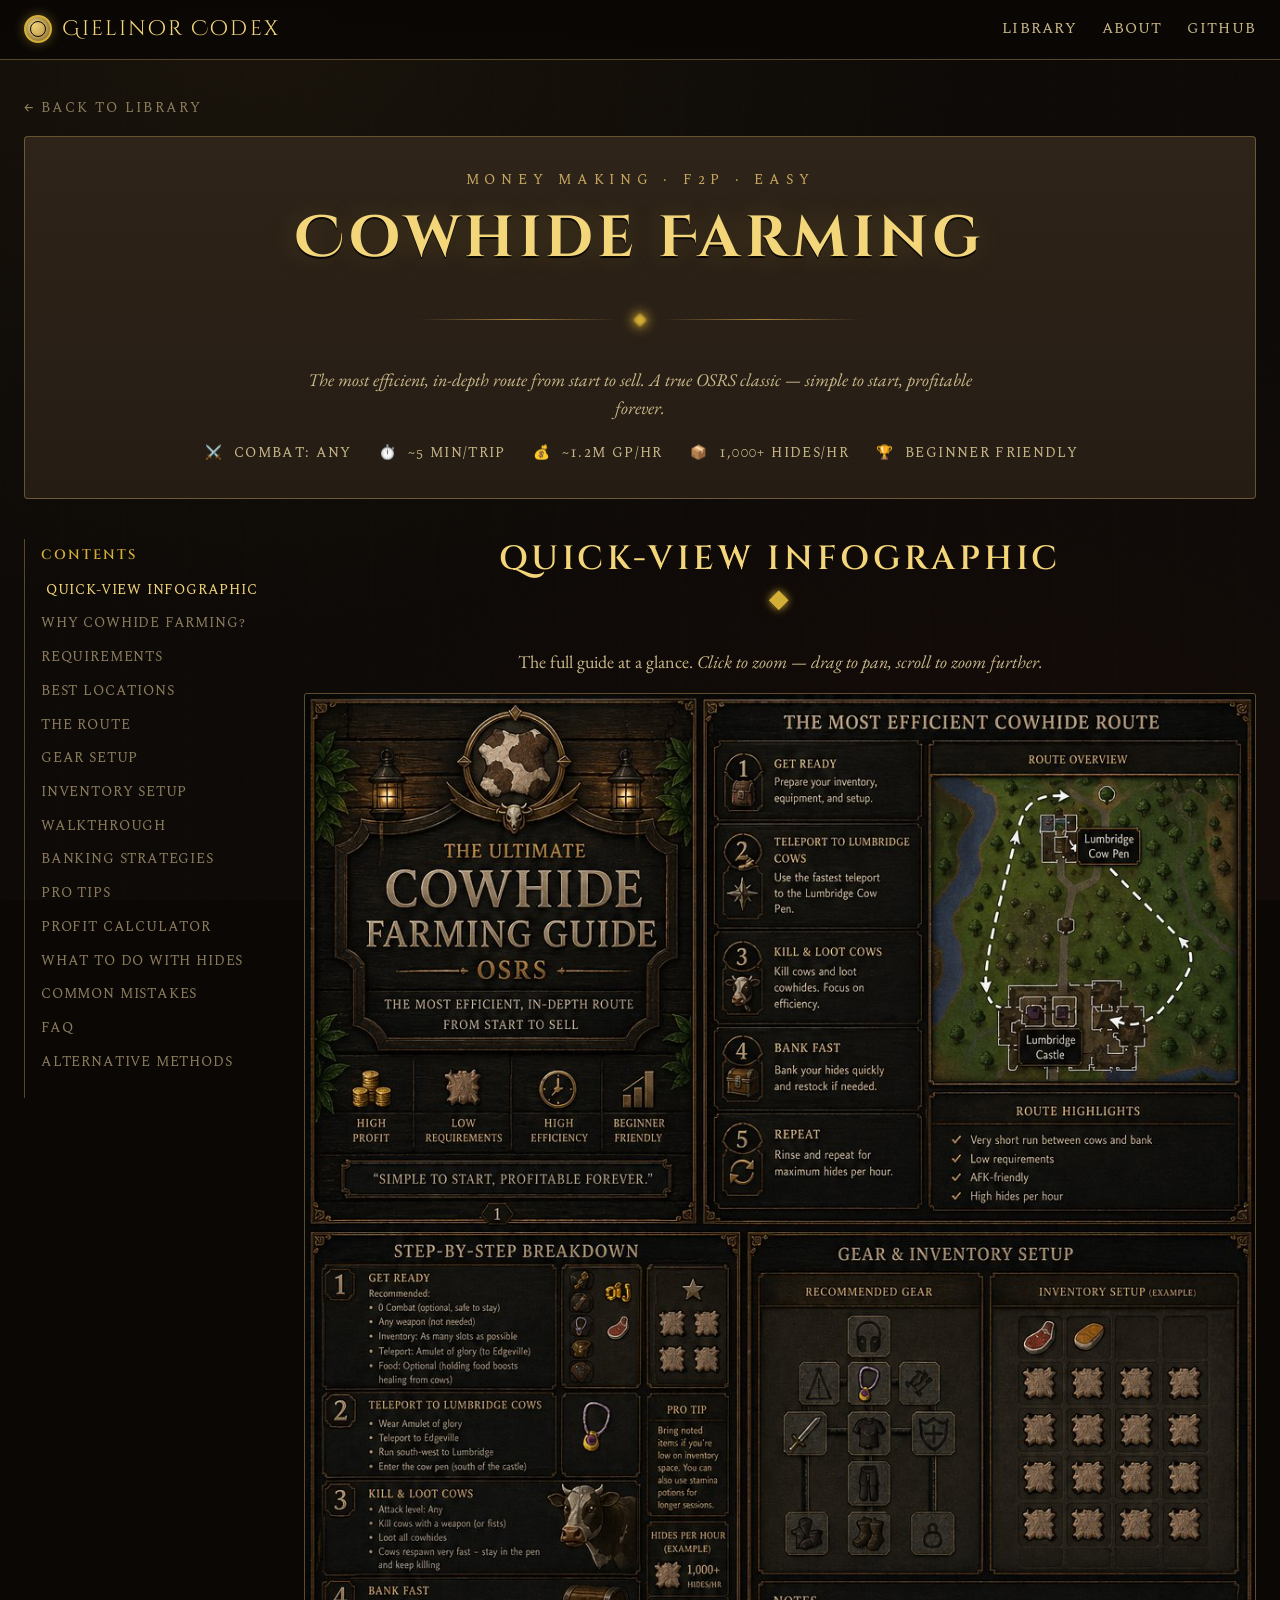
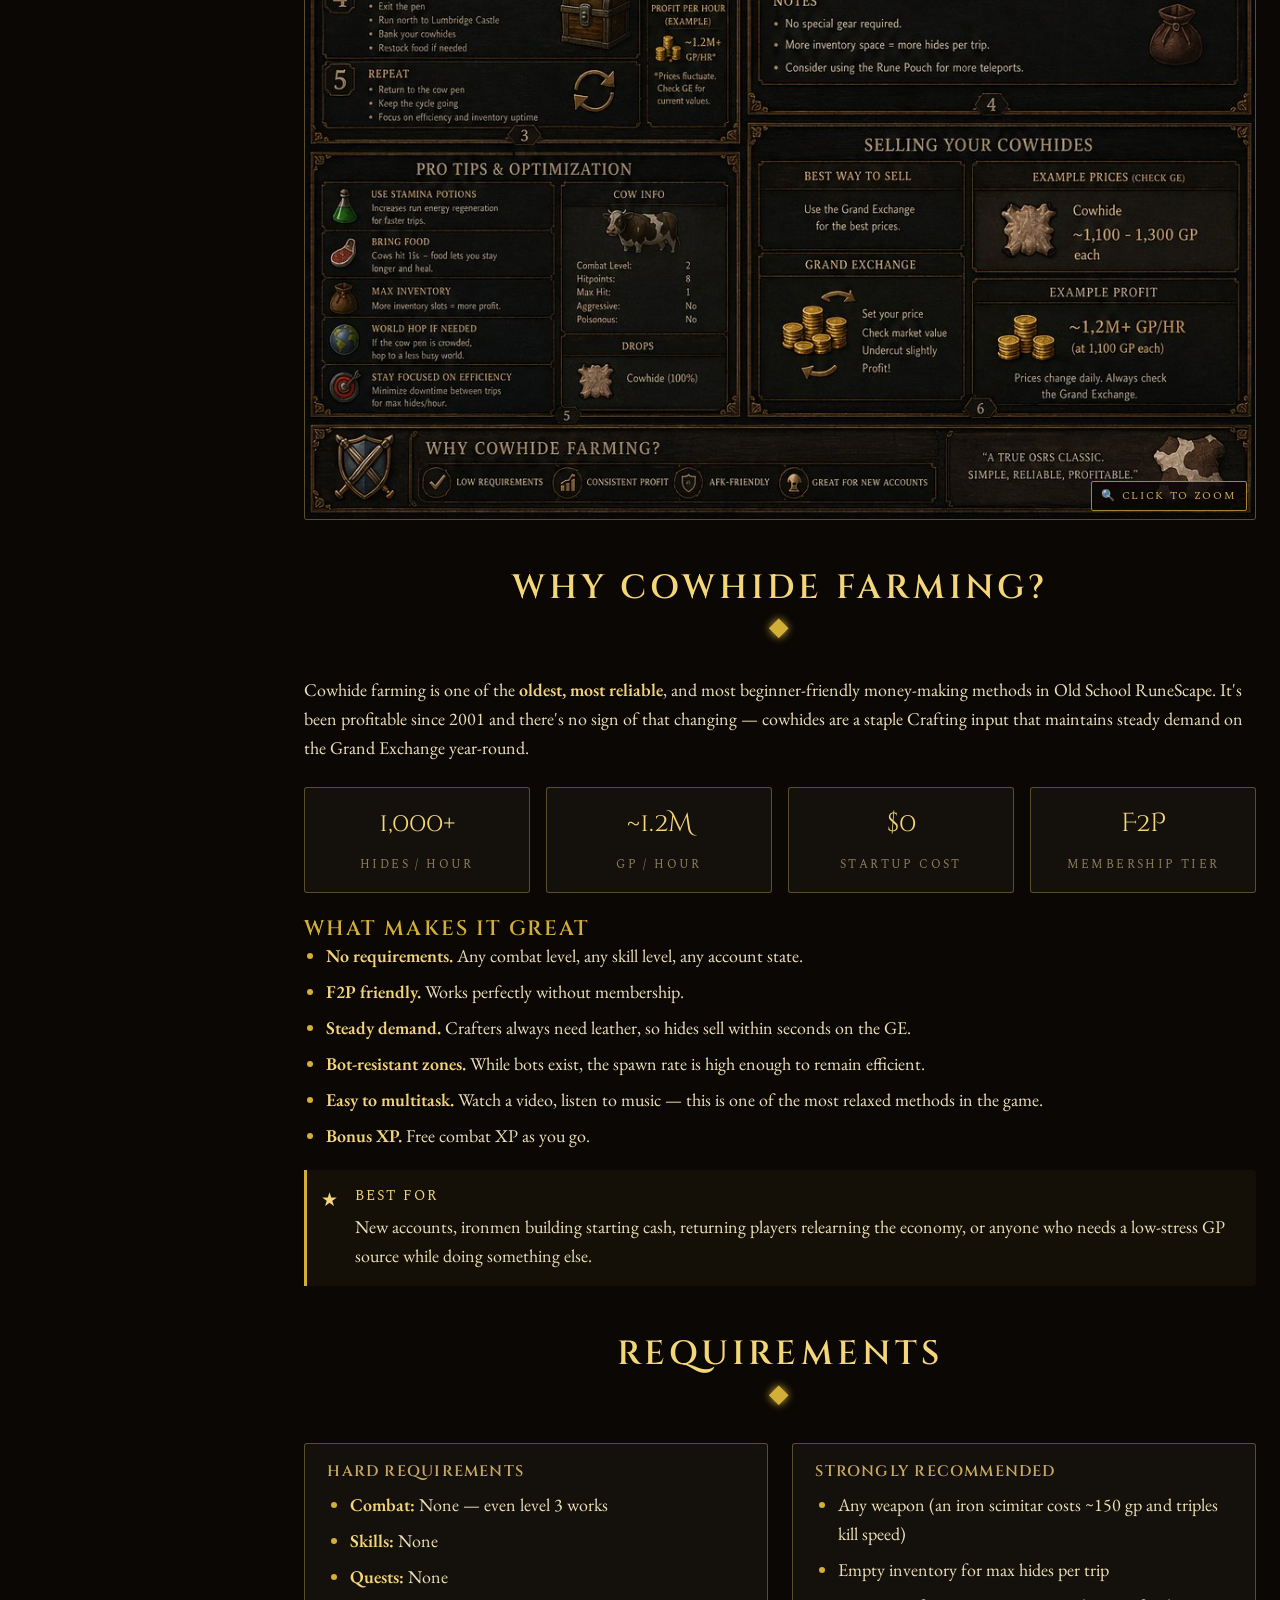
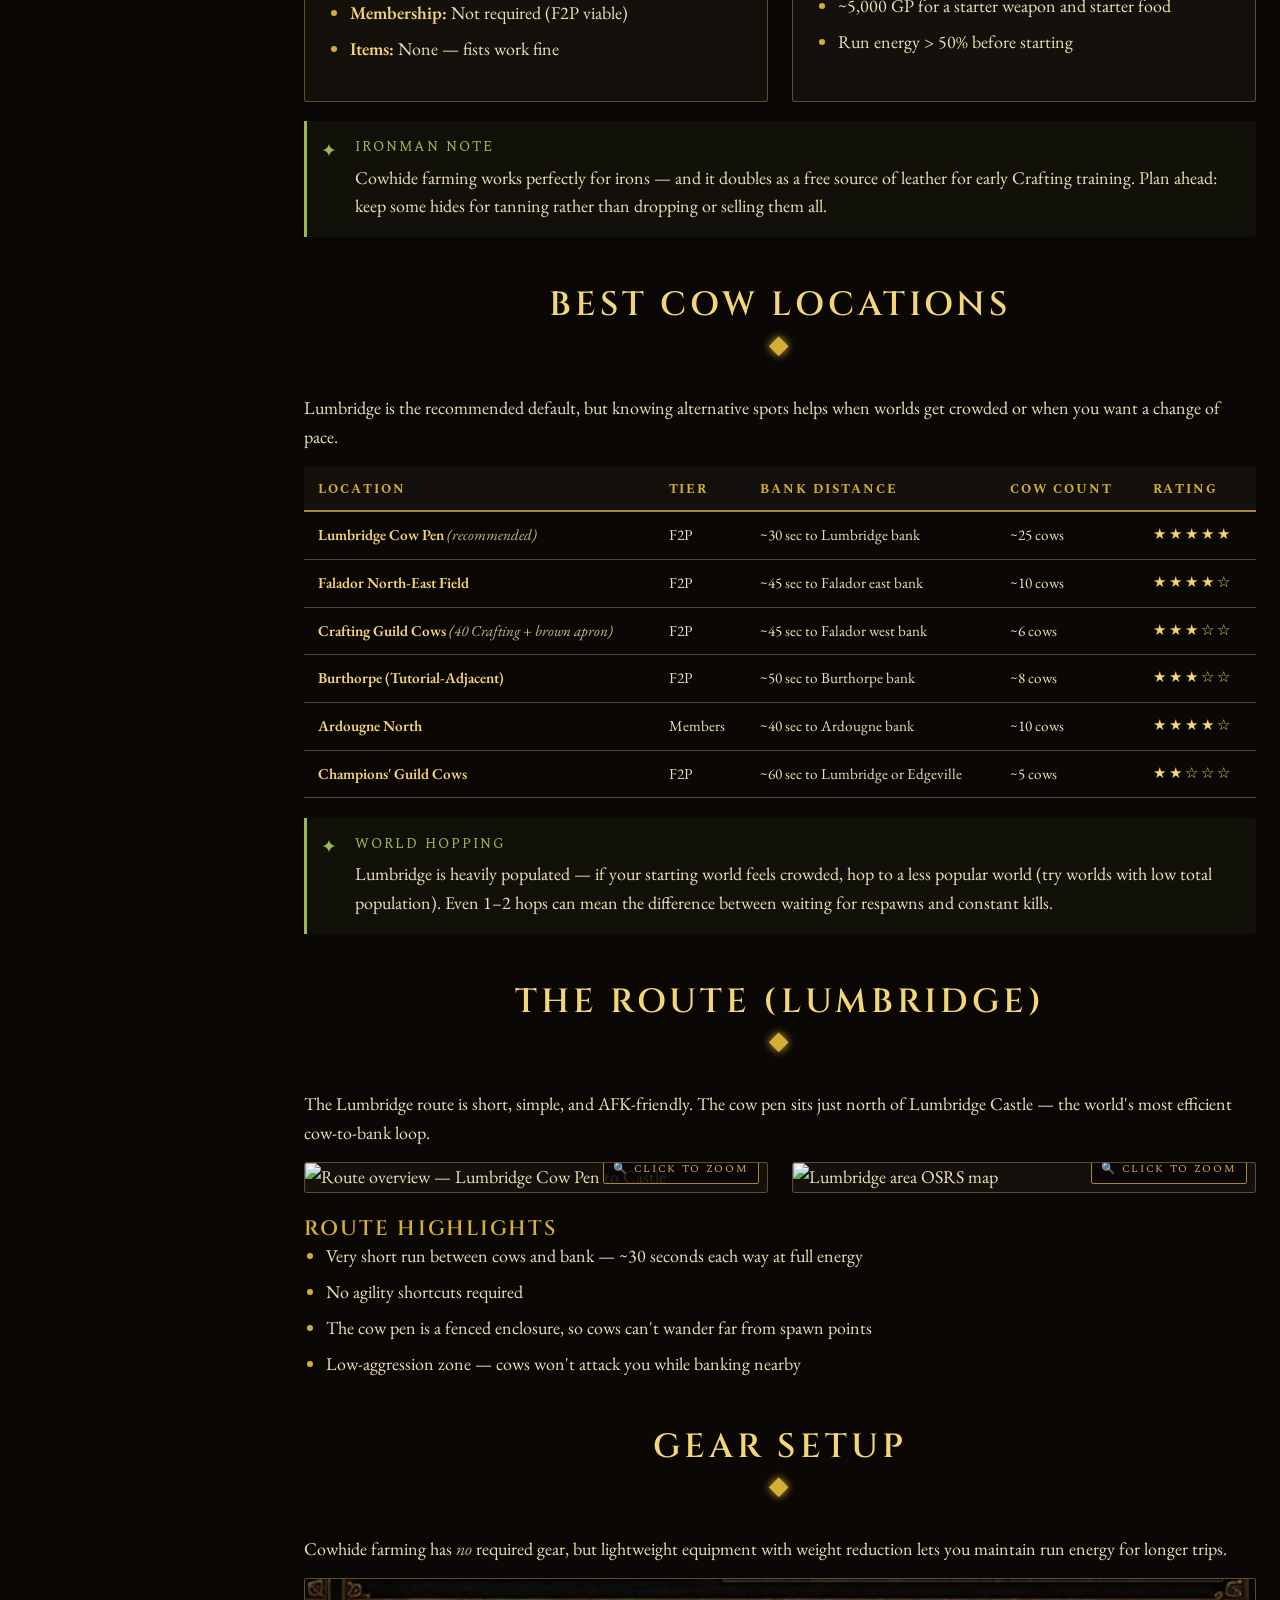
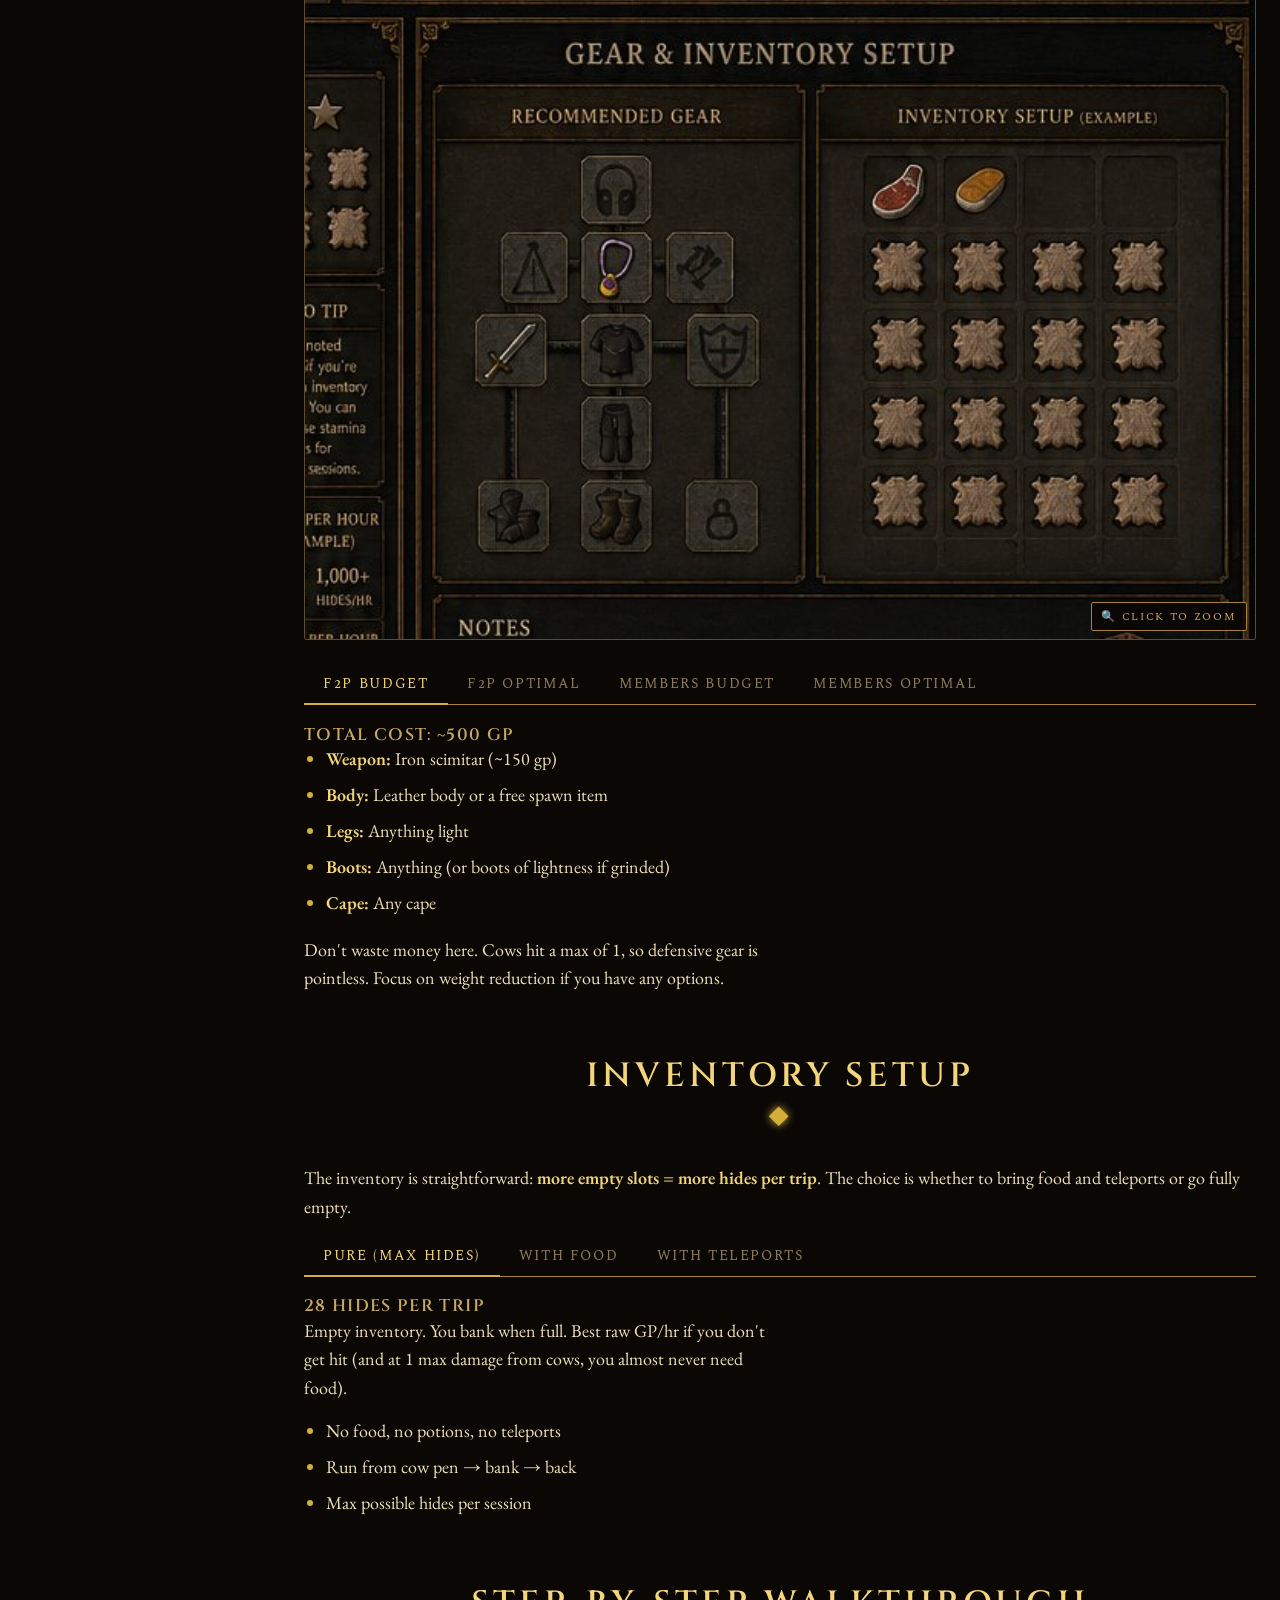
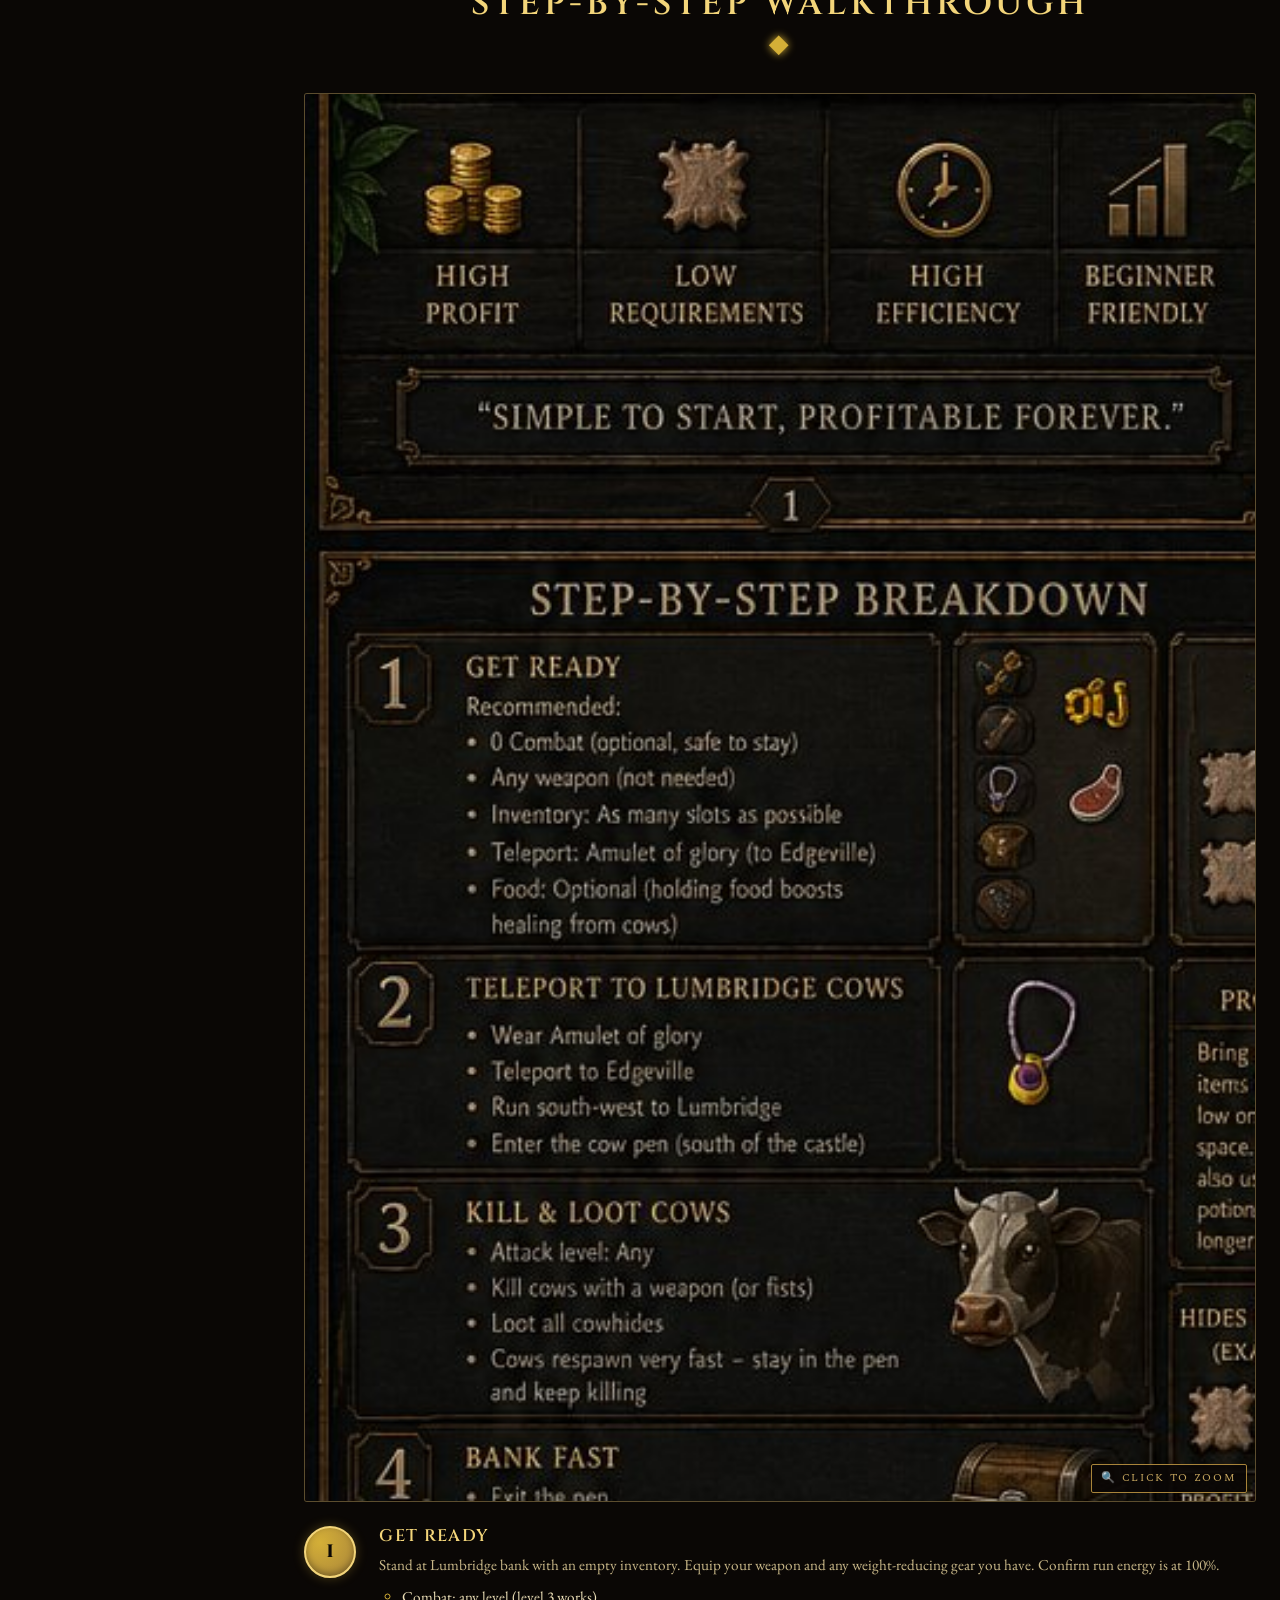
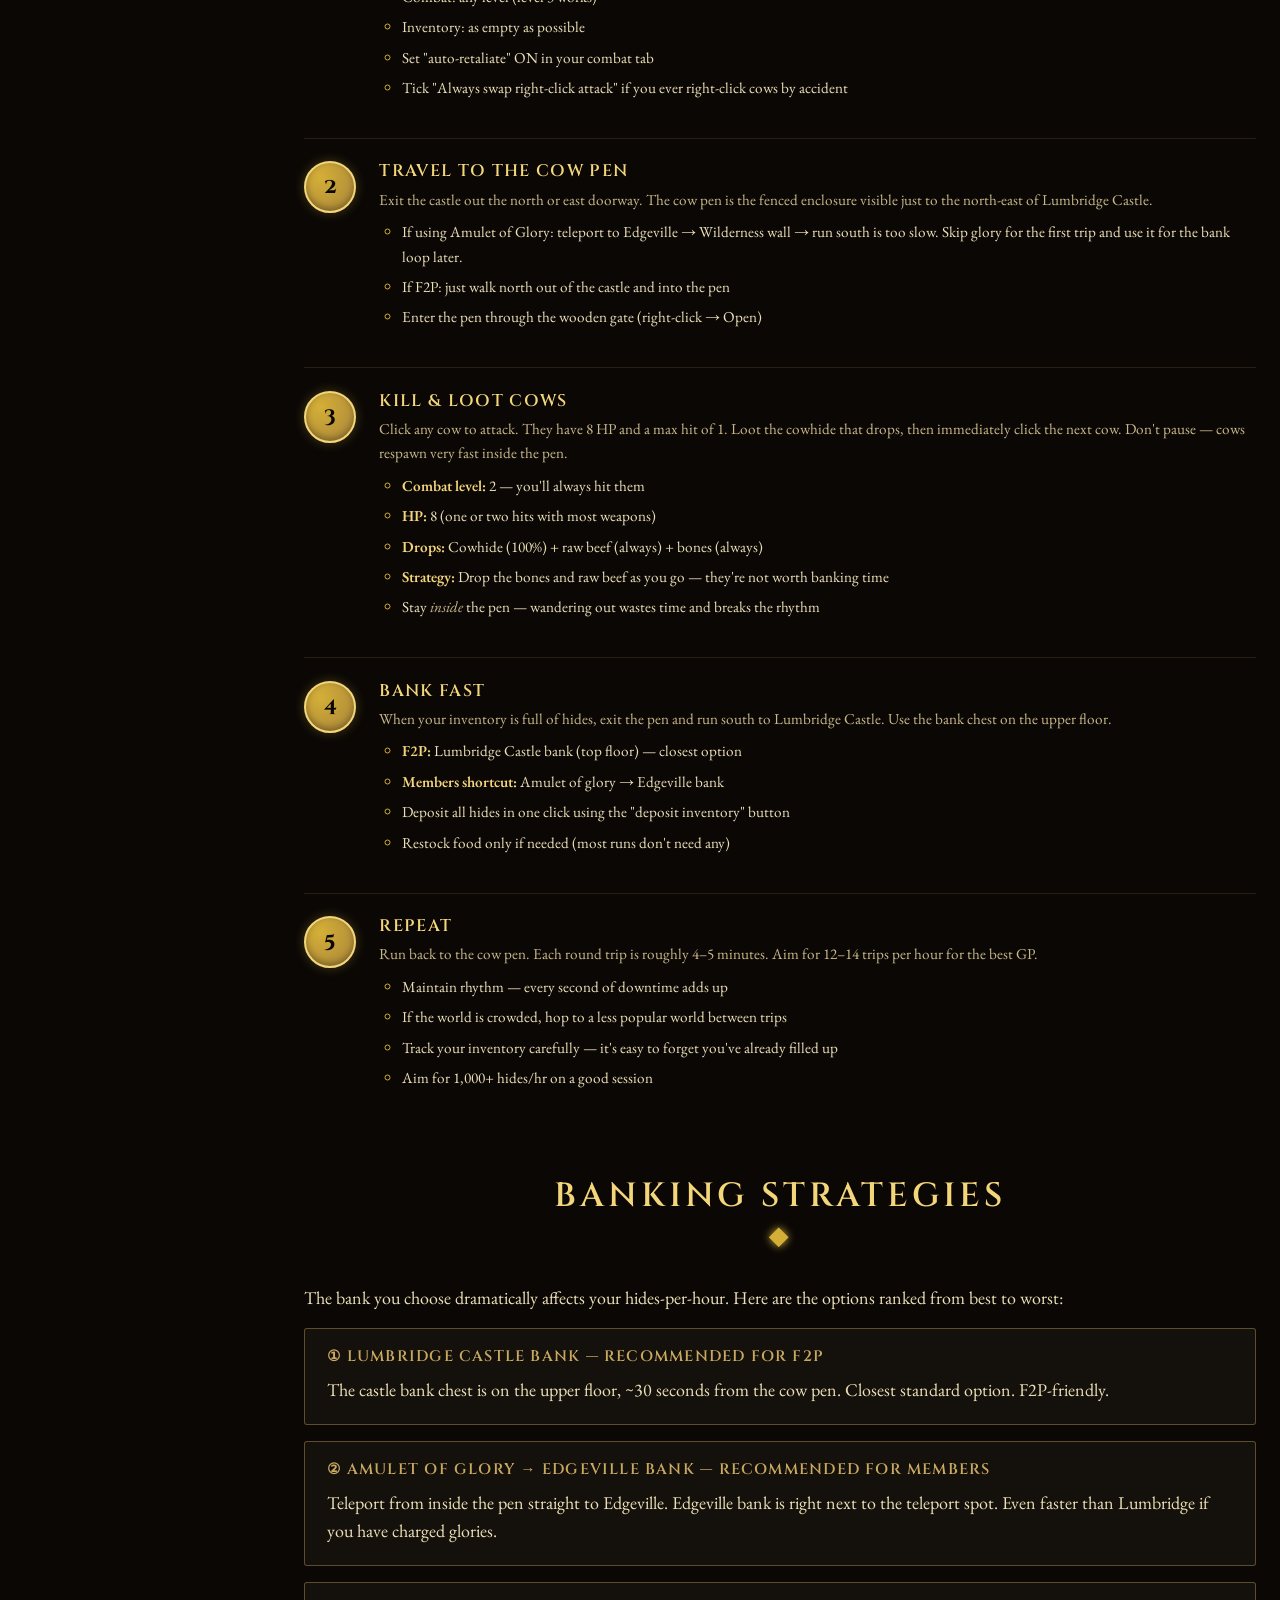
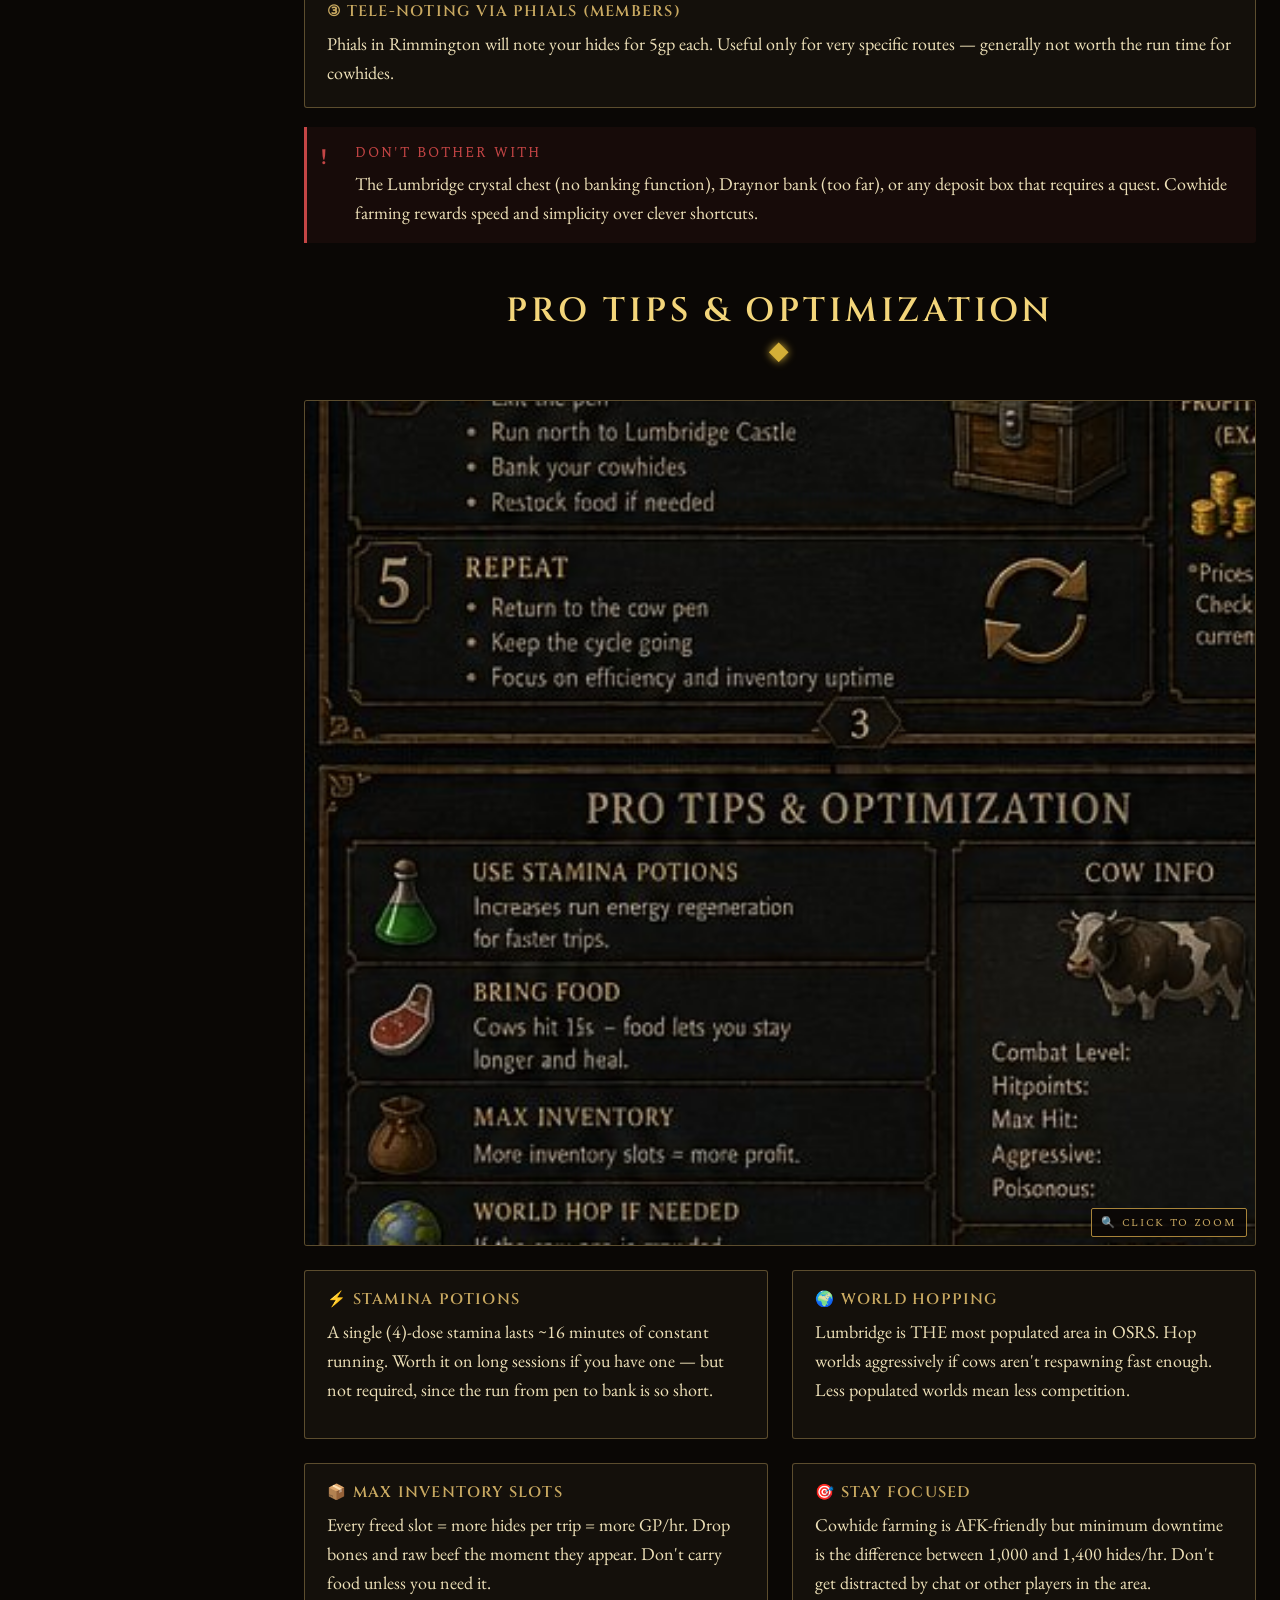
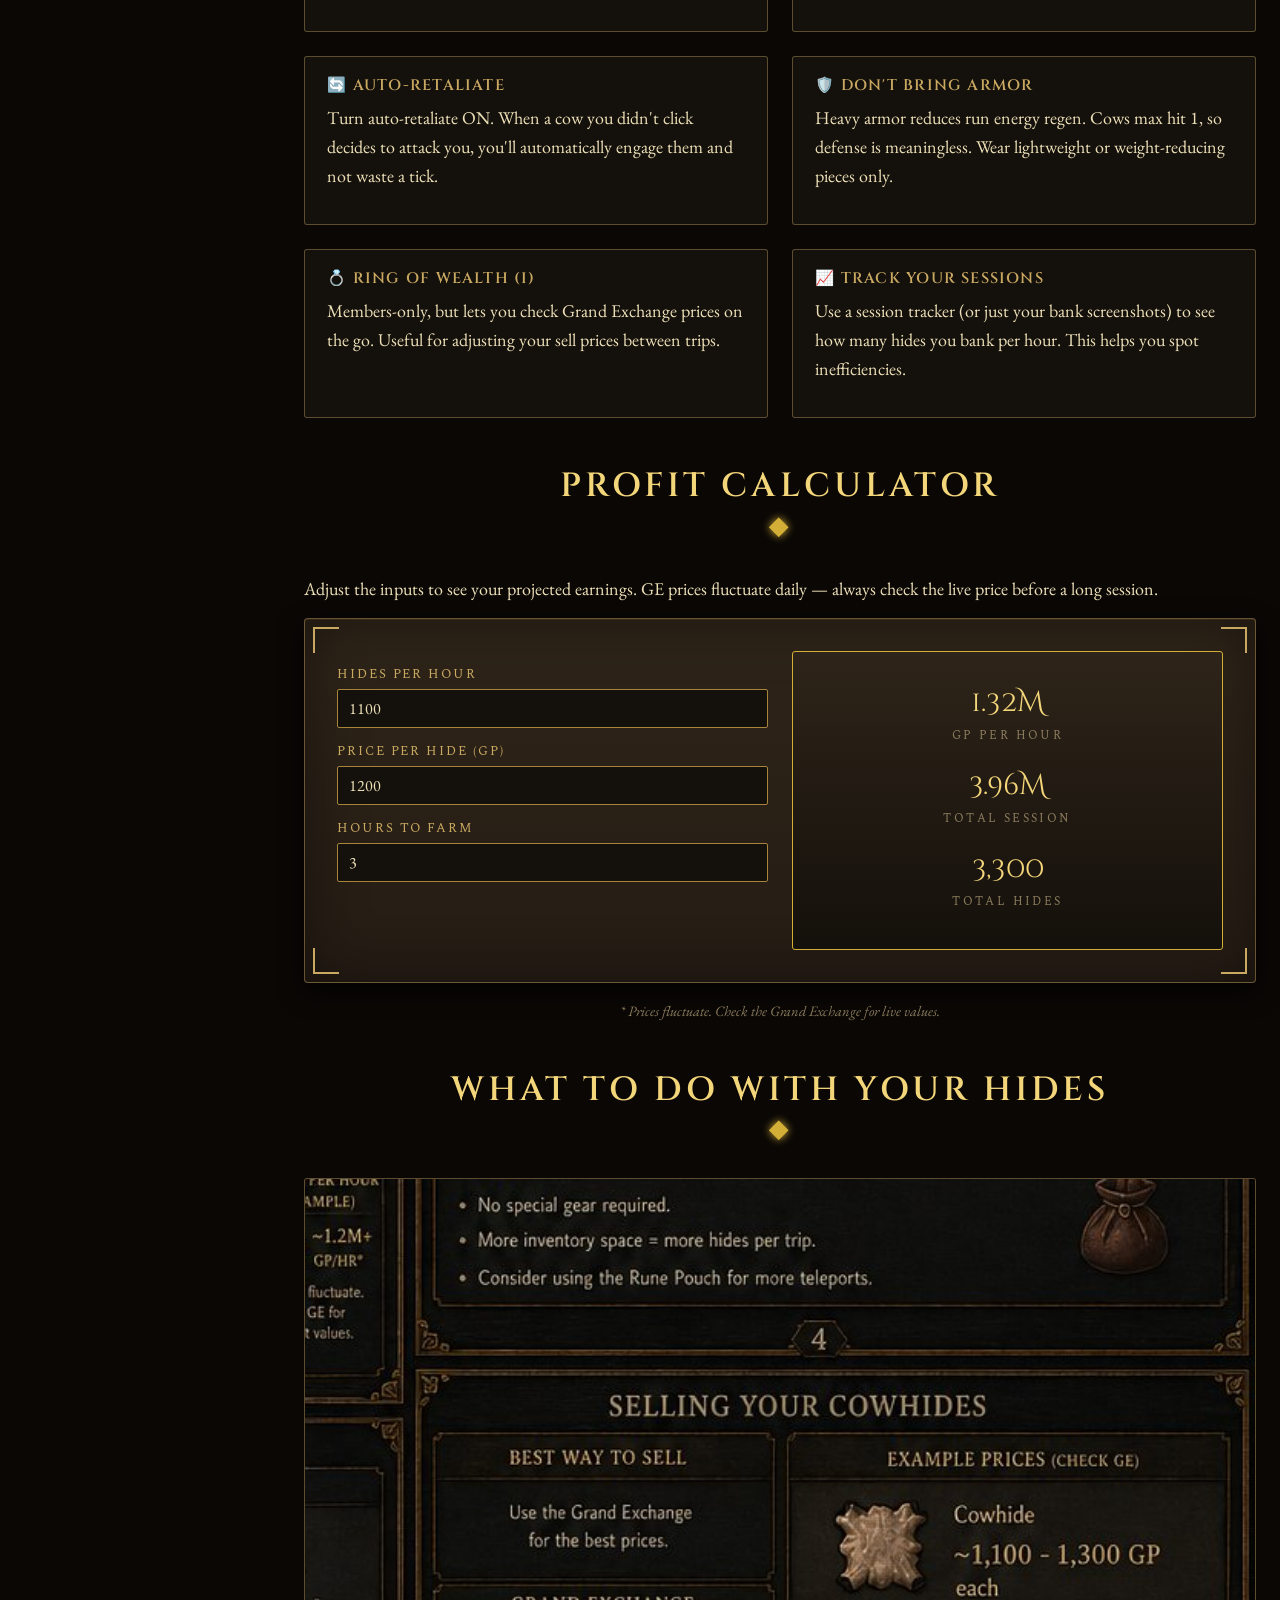
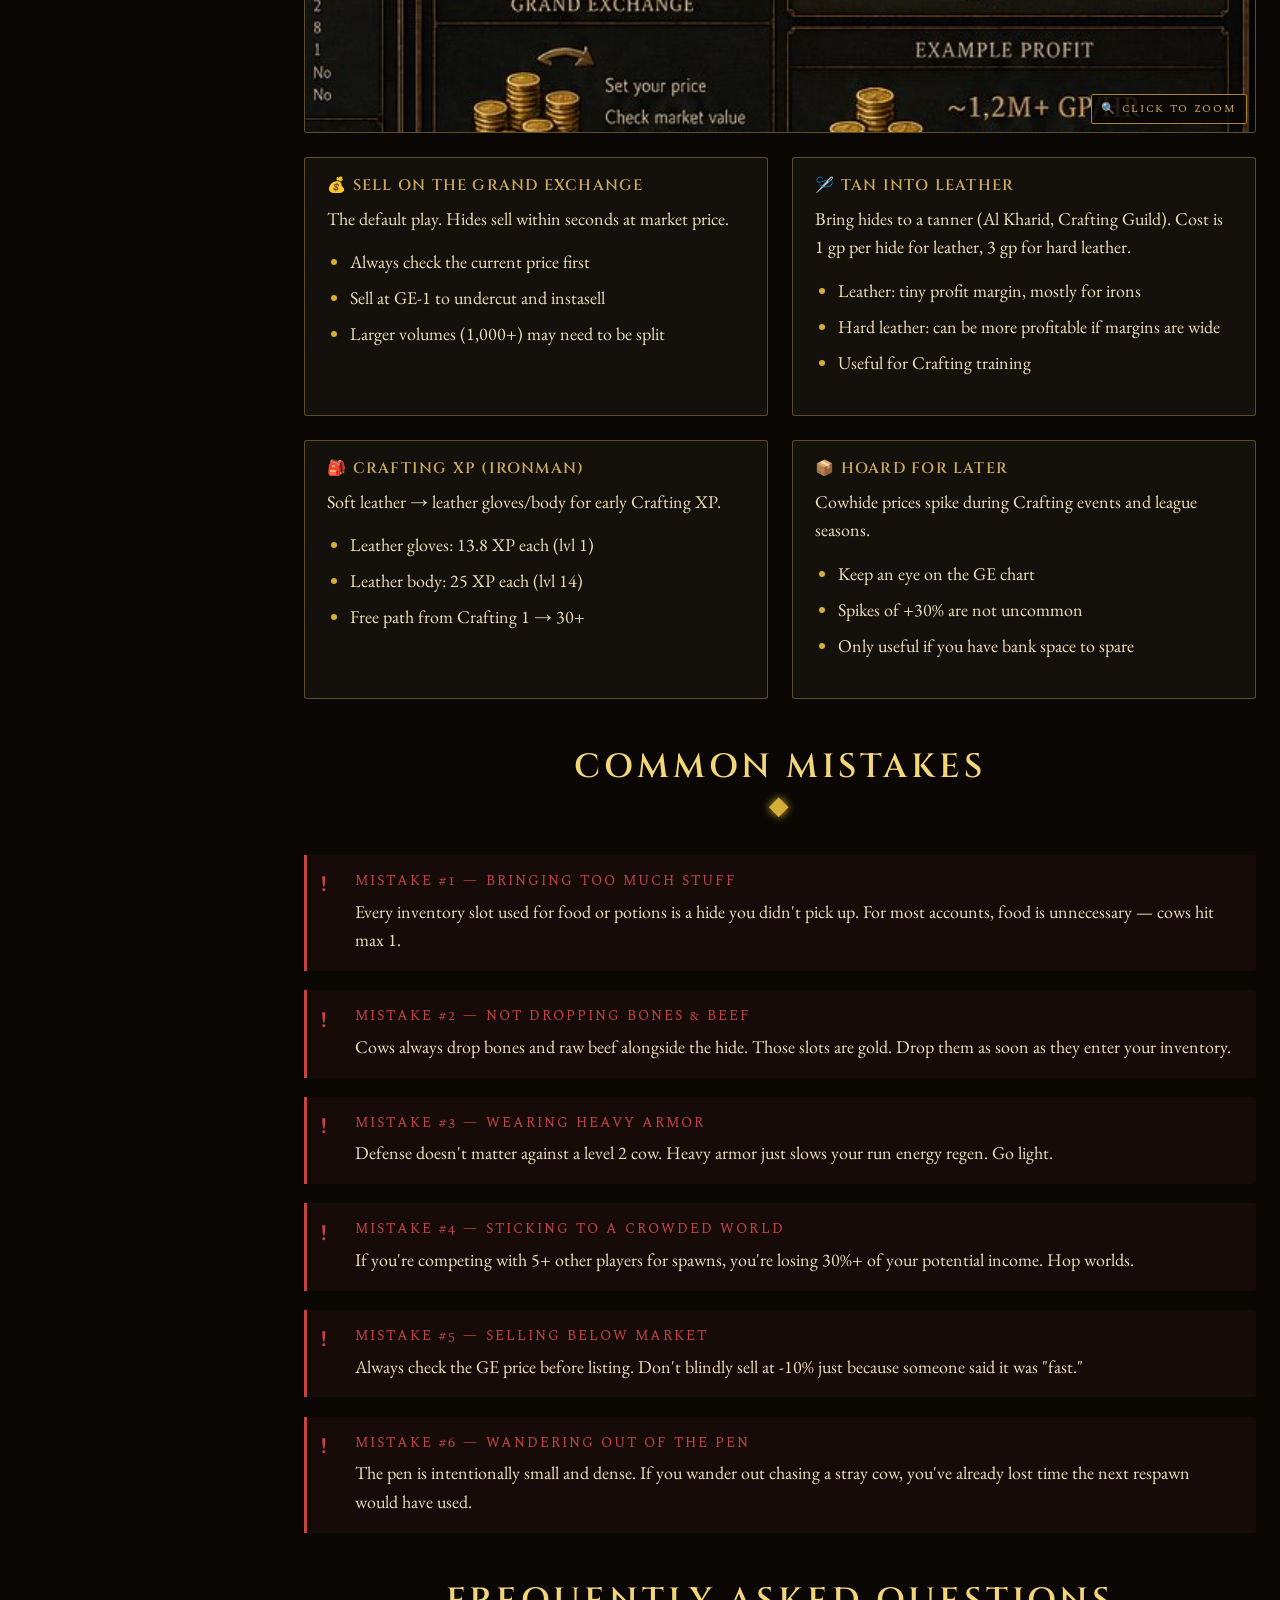
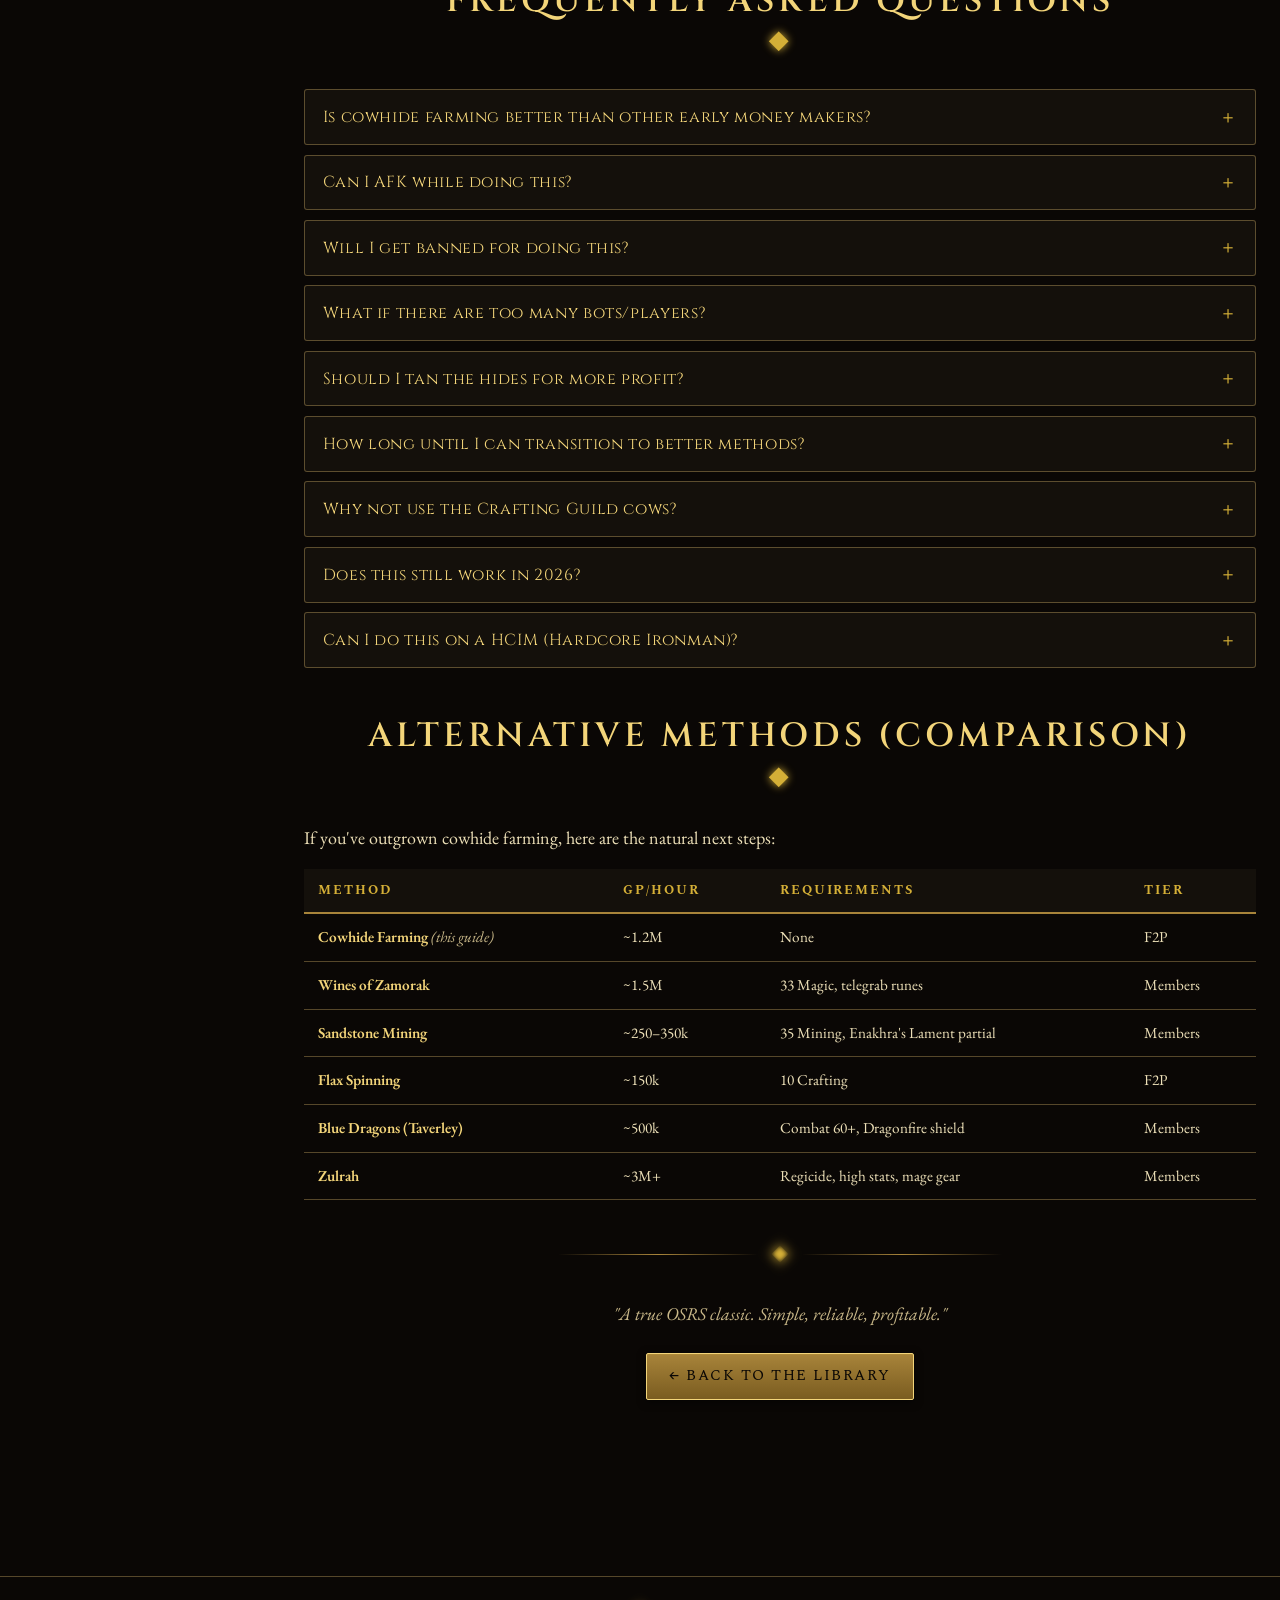
==== commit 06915784: "add real infographic images" ====
--- a/guides/cowhide.html
+++ b/guides/cowhide.html
@@ -247,23 +247,15 @@
           north of Lumbridge Castle — the world's most efficient cow-to-bank loop.
         </p>
 
-        <div class="map-block" aria-label="Lumbridge cow pen route">
-          <!-- Cow pen pin -->
-          <div class="map-pin" style="top: 32%; left: 42%;"></div>
-          <div class="map-pin-label" style="top: 32%; left: 42%;">Cow Pen</div>
-          <!-- Bank pin -->
-          <div class="map-pin" style="top: 78%; left: 58%; background: var(--accent-coin);"></div>
-          <div class="map-pin-label" style="top: 78%; left: 58%;">Lumbridge Bank</div>
-          <!-- Route arrow (simplified) -->
-          <svg viewBox="0 0 100 100" preserveAspectRatio="none" style="position: absolute; inset: 0; width: 100%; height: 100%; pointer-events: none;">
-            <defs>
-              <marker id="arrow" markerWidth="6" markerHeight="6" refX="3" refY="3" orient="auto">
-                <path d="M0,0 L6,3 L0,6 Z" fill="#f3d57a"/>
-              </marker>
-            </defs>
-            <path d="M 42 32 Q 30 55 58 78" stroke="#f3d57a" stroke-width="0.6" fill="none" stroke-dasharray="2 1.5" marker-end="url(#arrow)"/>
-            <path d="M 58 78 Q 70 55 42 32" stroke="#f3d57a" stroke-width="0.6" fill="none" stroke-dasharray="2 1.5" marker-end="url(#arrow)" opacity="0.5"/>
-          </svg>
+        <div class="two-col" style="align-items: start;">
+          <div class="image-viewer" data-zoomable>
+            <img src="../images/guides/route-overview.png" alt="Route overview — Lumbridge Cow Pen to Castle">
+            <div class="image-viewer-hint">🔍 Click to zoom</div>
+          </div>
+          <div class="image-viewer" data-zoomable>
+            <img src="../images/guides/lumbridge-map.png" alt="Lumbridge area OSRS map">
+            <div class="image-viewer-hint">🔍 Click to zoom</div>
+          </div>
         </div>
 
         <h3 style="margin-top: 1.5rem;">Route Highlights</h3>
@@ -282,6 +274,11 @@
           Cowhide farming has <em>no</em> required gear, but lightweight equipment with
           weight reduction lets you maintain run energy for longer trips.
         </p>
+
+        <div class="image-viewer" data-zoomable style="margin-bottom: 1.5rem;">
+          <img src="../images/guides/crop-gear.png" alt="Gear and Inventory Setup from infographic">
+          <div class="image-viewer-hint">🔍 Click to zoom</div>
+        </div>
 
         <div data-tabs>
           <div class="tabs">
@@ -308,20 +305,7 @@
                   pointless. Focus on weight reduction if you have any options.
                 </p>
               </div>
-              <div class="equip-grid">
-                <div class="equip-slot empty" data-pos="head">head</div>
-                <div class="equip-slot empty" data-pos="cape">cape</div>
-                <div class="equip-slot empty" data-pos="neck">neck</div>
-                <div class="equip-slot empty" data-pos="ammo">ammo</div>
-                <div class="equip-slot filled" data-pos="weapon">⚔️</div>
-                <div class="equip-slot filled" data-pos="body">🦺</div>
-                <div class="equip-slot empty" data-pos="shield">shield</div>
-                <div class="equip-slot filled" data-pos="legs">👖</div>
-                <div class="equip-slot empty" data-pos="gloves">gloves</div>
-                <div class="equip-slot filled" data-pos="boots">🥾</div>
-                <div class="equip-slot empty" data-pos="ring">ring</div>
-              </div>
-            </div>
+          </div>
           </div>
 
           <!-- F2P Optimal -->
@@ -342,20 +326,7 @@
                   members access, focus on a fast weapon and stay aware of run energy.
                 </p>
               </div>
-              <div class="equip-grid">
-                <div class="equip-slot empty" data-pos="head">head</div>
-                <div class="equip-slot filled" data-pos="cape">🧣</div>
-                <div class="equip-slot empty" data-pos="neck">neck</div>
-                <div class="equip-slot empty" data-pos="ammo">ammo</div>
-                <div class="equip-slot filled" data-pos="weapon">⚔️</div>
-                <div class="equip-slot filled" data-pos="body">🦺</div>
-                <div class="equip-slot empty" data-pos="shield">shield</div>
-                <div class="equip-slot filled" data-pos="legs">👖</div>
-                <div class="equip-slot filled" data-pos="gloves">🧤</div>
-                <div class="equip-slot filled" data-pos="boots">🥾</div>
-                <div class="equip-slot empty" data-pos="ring">ring</div>
-              </div>
-            </div>
+          </div>
           </div>
 
           <!-- Members Budget -->
@@ -375,20 +346,7 @@
                   it lets you teleport to Edgeville bank and skip the run from Lumbridge entirely.
                 </p>
               </div>
-              <div class="equip-grid">
-                <div class="equip-slot empty" data-pos="head">head</div>
-                <div class="equip-slot filled" data-pos="cape">🧣</div>
-                <div class="equip-slot filled" data-pos="neck">📿</div>
-                <div class="equip-slot empty" data-pos="ammo">ammo</div>
-                <div class="equip-slot filled" data-pos="weapon">⚔️</div>
-                <div class="equip-slot filled" data-pos="body">🦺</div>
-                <div class="equip-slot empty" data-pos="shield">shield</div>
-                <div class="equip-slot filled" data-pos="legs">👖</div>
-                <div class="equip-slot filled" data-pos="gloves">🧤</div>
-                <div class="equip-slot filled" data-pos="boots">🥾</div>
-                <div class="equip-slot filled" data-pos="ring">💍</div>
-              </div>
-            </div>
+          </div>
           </div>
 
           <!-- Members Optimal -->
@@ -410,20 +368,7 @@
                   cow locations mid-session.
                 </p>
               </div>
-              <div class="equip-grid">
-                <div class="equip-slot filled" data-pos="head">🪖</div>
-                <div class="equip-slot filled" data-pos="cape">🧣</div>
-                <div class="equip-slot filled" data-pos="neck">📿</div>
-                <div class="equip-slot empty" data-pos="ammo">ammo</div>
-                <div class="equip-slot filled" data-pos="weapon">⚔️</div>
-                <div class="equip-slot filled" data-pos="body">🦺</div>
-                <div class="equip-slot empty" data-pos="shield">shield</div>
-                <div class="equip-slot filled" data-pos="legs">👖</div>
-                <div class="equip-slot filled" data-pos="gloves">🧤</div>
-                <div class="equip-slot filled" data-pos="boots">🥾</div>
-                <div class="equip-slot filled" data-pos="ring">💍</div>
-              </div>
-            </div>
+          </div>
           </div>
         </div>
       </section>
@@ -458,16 +403,7 @@
                   <li>Max possible hides per session</li>
                 </ul>
               </div>
-              <div class="inv-grid">
-                <div class="inv-slot"></div><div class="inv-slot"></div><div class="inv-slot"></div><div class="inv-slot"></div>
-                <div class="inv-slot"></div><div class="inv-slot"></div><div class="inv-slot"></div><div class="inv-slot"></div>
-                <div class="inv-slot"></div><div class="inv-slot"></div><div class="inv-slot"></div><div class="inv-slot"></div>
-                <div class="inv-slot"></div><div class="inv-slot"></div><div class="inv-slot"></div><div class="inv-slot"></div>
-                <div class="inv-slot"></div><div class="inv-slot"></div><div class="inv-slot"></div><div class="inv-slot"></div>
-                <div class="inv-slot"></div><div class="inv-slot"></div><div class="inv-slot"></div><div class="inv-slot"></div>
-                <div class="inv-slot"></div><div class="inv-slot"></div><div class="inv-slot"></div><div class="inv-slot"></div>
-              </div>
-            </div>
+          </div>
           </div>
 
           <!-- With Food -->
@@ -486,16 +422,7 @@
                   <li>Recommended only for very low-HP characters</li>
                 </ul>
               </div>
-              <div class="inv-grid">
-                <div class="inv-slot filled">🍖</div><div class="inv-slot filled">🍖</div><div class="inv-slot"></div><div class="inv-slot"></div>
-                <div class="inv-slot"></div><div class="inv-slot"></div><div class="inv-slot"></div><div class="inv-slot"></div>
-                <div class="inv-slot"></div><div class="inv-slot"></div><div class="inv-slot"></div><div class="inv-slot"></div>
-                <div class="inv-slot"></div><div class="inv-slot"></div><div class="inv-slot"></div><div class="inv-slot"></div>
-                <div class="inv-slot"></div><div class="inv-slot"></div><div class="inv-slot"></div><div class="inv-slot"></div>
-                <div class="inv-slot"></div><div class="inv-slot"></div><div class="inv-slot"></div><div class="inv-slot"></div>
-                <div class="inv-slot"></div><div class="inv-slot"></div><div class="inv-slot"></div><div class="inv-slot"></div>
-              </div>
-            </div>
+          </div>
           </div>
 
           <!-- Teleports -->
@@ -514,16 +441,7 @@
                   <li>Amulet of glory (in equipment, not inventory)</li>
                 </ul>
               </div>
-              <div class="inv-grid">
-                <div class="inv-slot filled">🧪</div><div class="inv-slot filled">📜</div><div class="inv-slot filled">👝</div><div class="inv-slot"></div>
-                <div class="inv-slot"></div><div class="inv-slot"></div><div class="inv-slot"></div><div class="inv-slot"></div>
-                <div class="inv-slot"></div><div class="inv-slot"></div><div class="inv-slot"></div><div class="inv-slot"></div>
-                <div class="inv-slot"></div><div class="inv-slot"></div><div class="inv-slot"></div><div class="inv-slot"></div>
-                <div class="inv-slot"></div><div class="inv-slot"></div><div class="inv-slot"></div><div class="inv-slot"></div>
-                <div class="inv-slot"></div><div class="inv-slot"></div><div class="inv-slot"></div><div class="inv-slot"></div>
-                <div class="inv-slot"></div><div class="inv-slot"></div><div class="inv-slot"></div><div class="inv-slot"></div>
-              </div>
-            </div>
+          </div>
           </div>
         </div>
       </section>
@@ -531,6 +449,10 @@
       <!-- ─── WALKTHROUGH ─── -->
       <section id="walkthrough">
         <h2 class="section-title">Step-by-Step Walkthrough</h2>
+        <div class="image-viewer" data-zoomable style="margin-bottom: 1.5rem;">
+          <img src="../images/guides/crop-steps.png" alt="Step-by-step breakdown from infographic">
+          <div class="image-viewer-hint">🔍 Click to zoom</div>
+        </div>
 
         <ol class="steps-list">
           <li>
@@ -659,6 +581,10 @@
       <!-- ─── PRO TIPS ─── -->
       <section id="tips">
         <h2 class="section-title">Pro Tips &amp; Optimization</h2>
+        <div class="image-viewer" data-zoomable style="margin-bottom: 1.5rem;">
+          <img src="../images/guides/crop-tips.png" alt="Pro tips and cow info from infographic">
+          <div class="image-viewer-hint">🔍 Click to zoom</div>
+        </div>
 
         <div class="two-col">
           <div class="sub-panel">
@@ -768,6 +694,10 @@
       <!-- ─── WHAT TO DO WITH HIDES ─── -->
       <section id="what-to-do">
         <h2 class="section-title">What to Do With Your Hides</h2>
+        <div class="image-viewer" data-zoomable style="margin-bottom: 1.5rem;">
+          <img src="../images/guides/crop-selling.png" alt="Selling your cowhides — prices and GE info">
+          <div class="image-viewer-hint">🔍 Click to zoom</div>
+        </div>
 
         <div class="two-col">
           <div class="sub-panel">
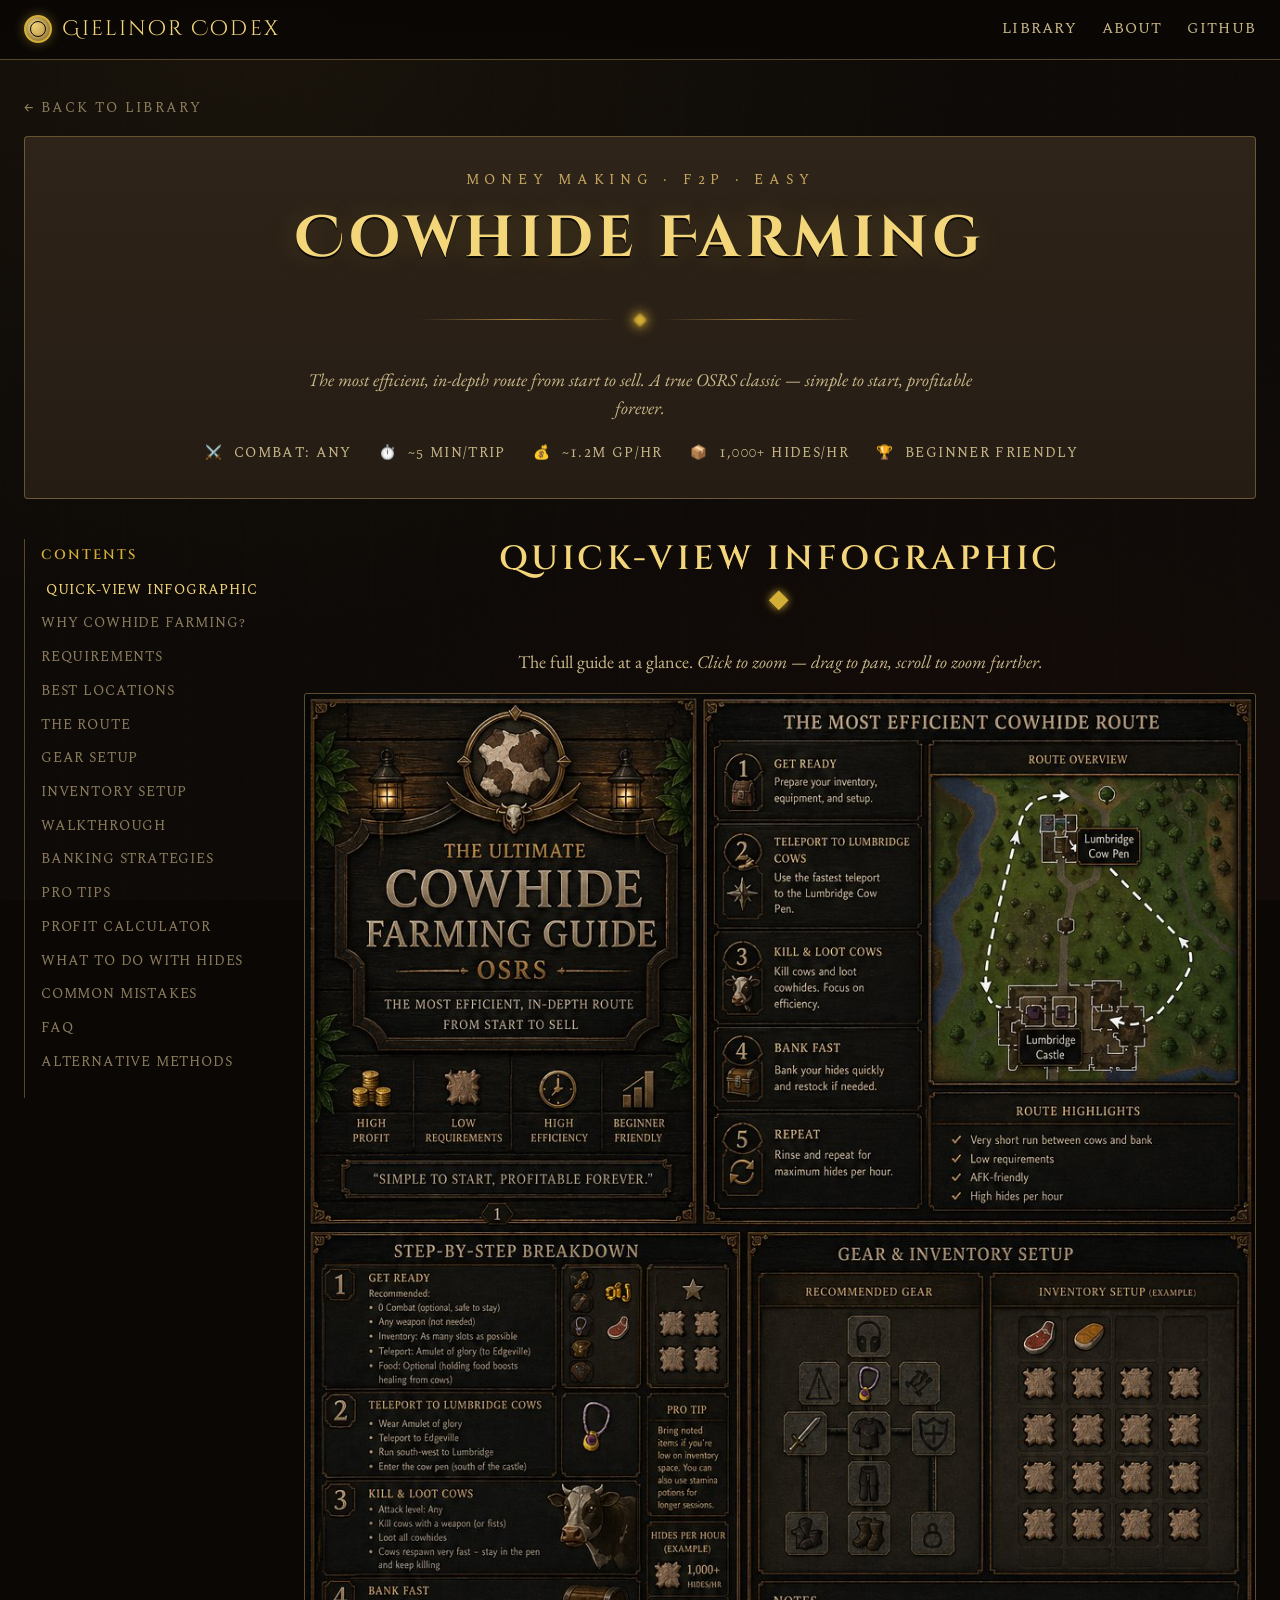
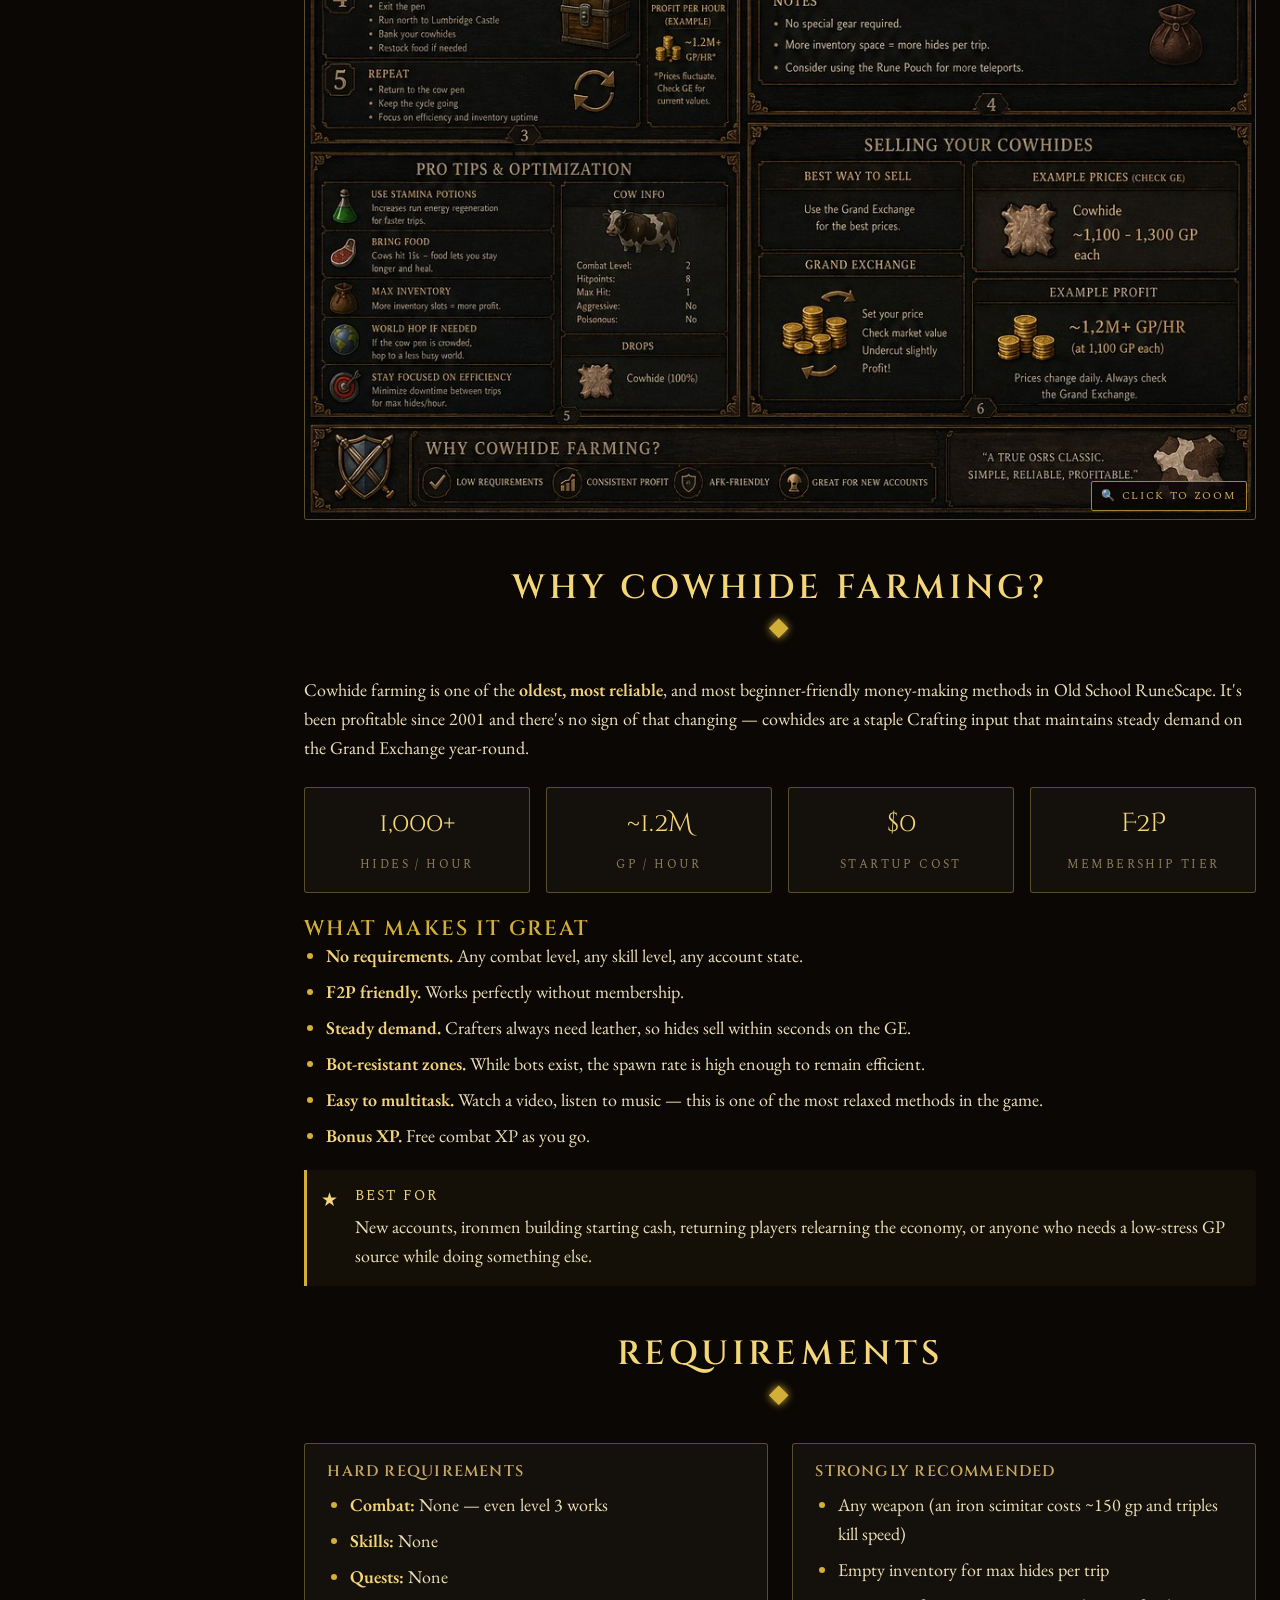
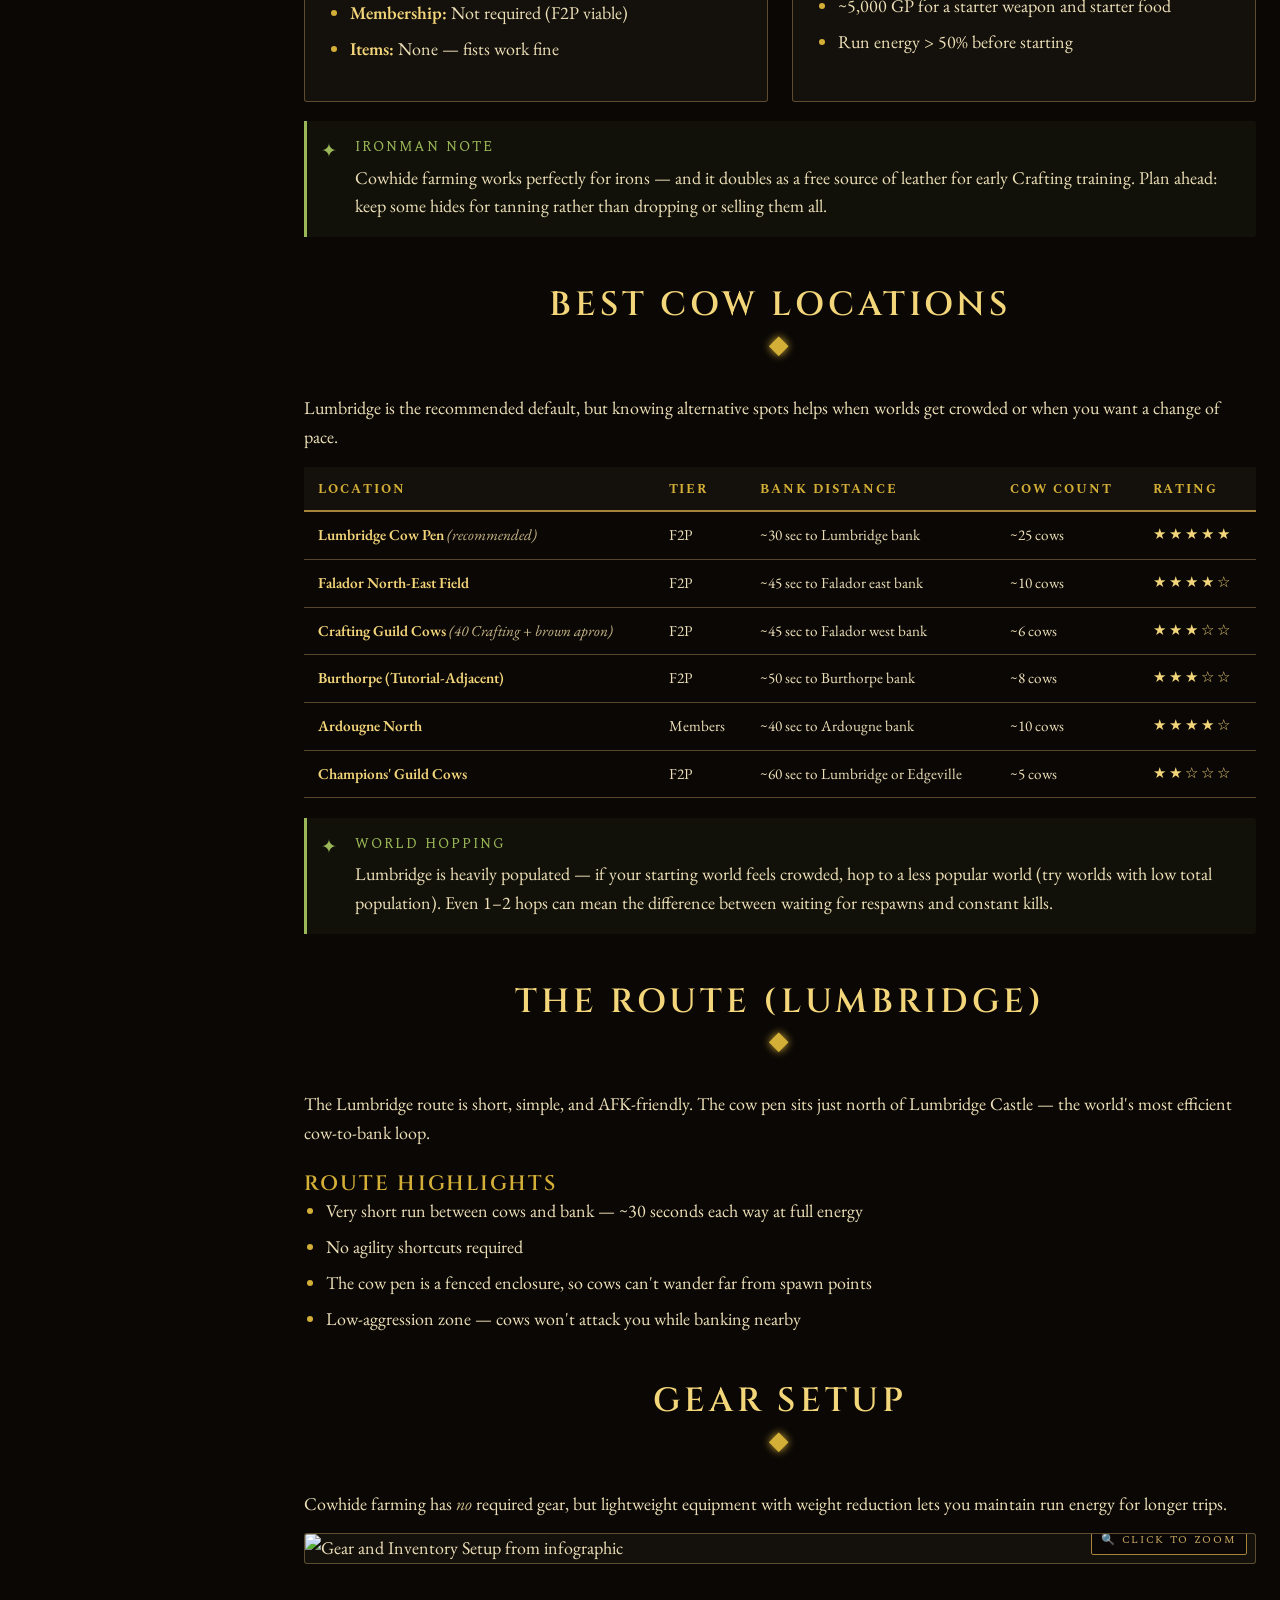
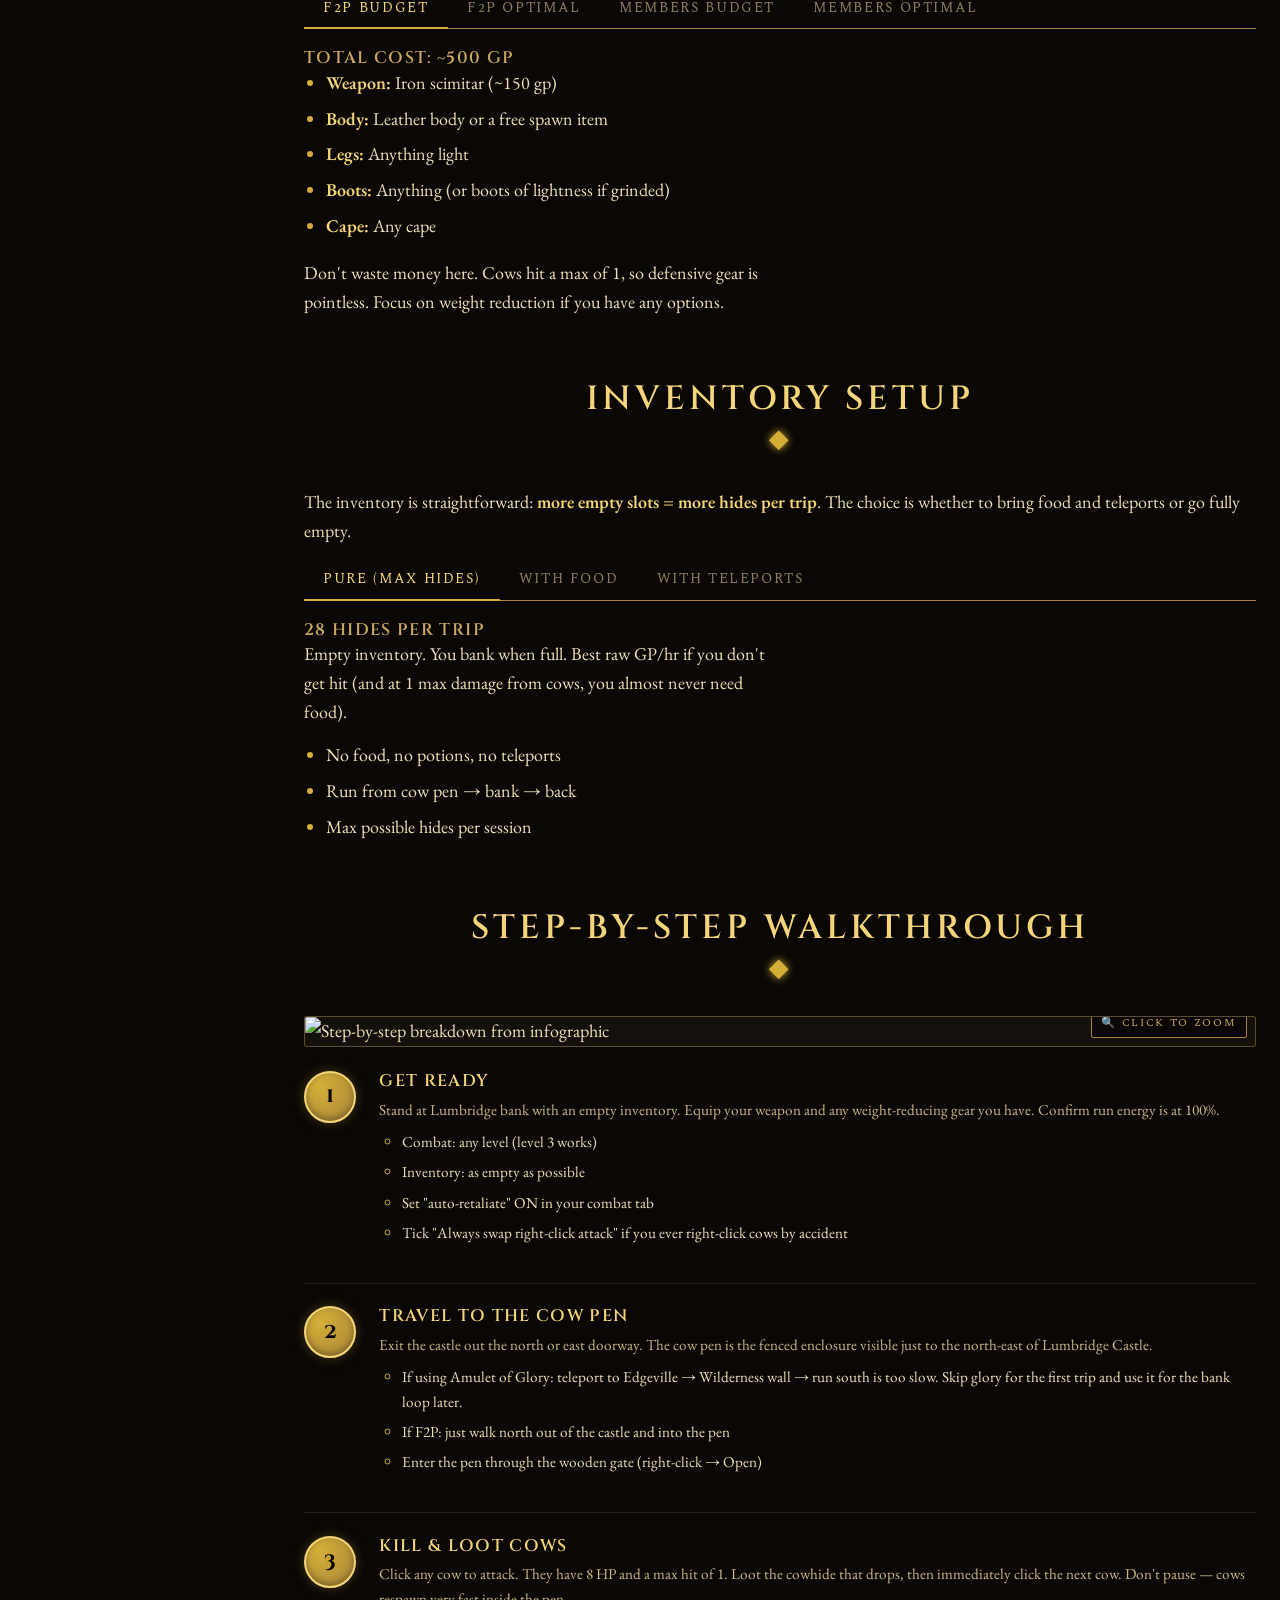
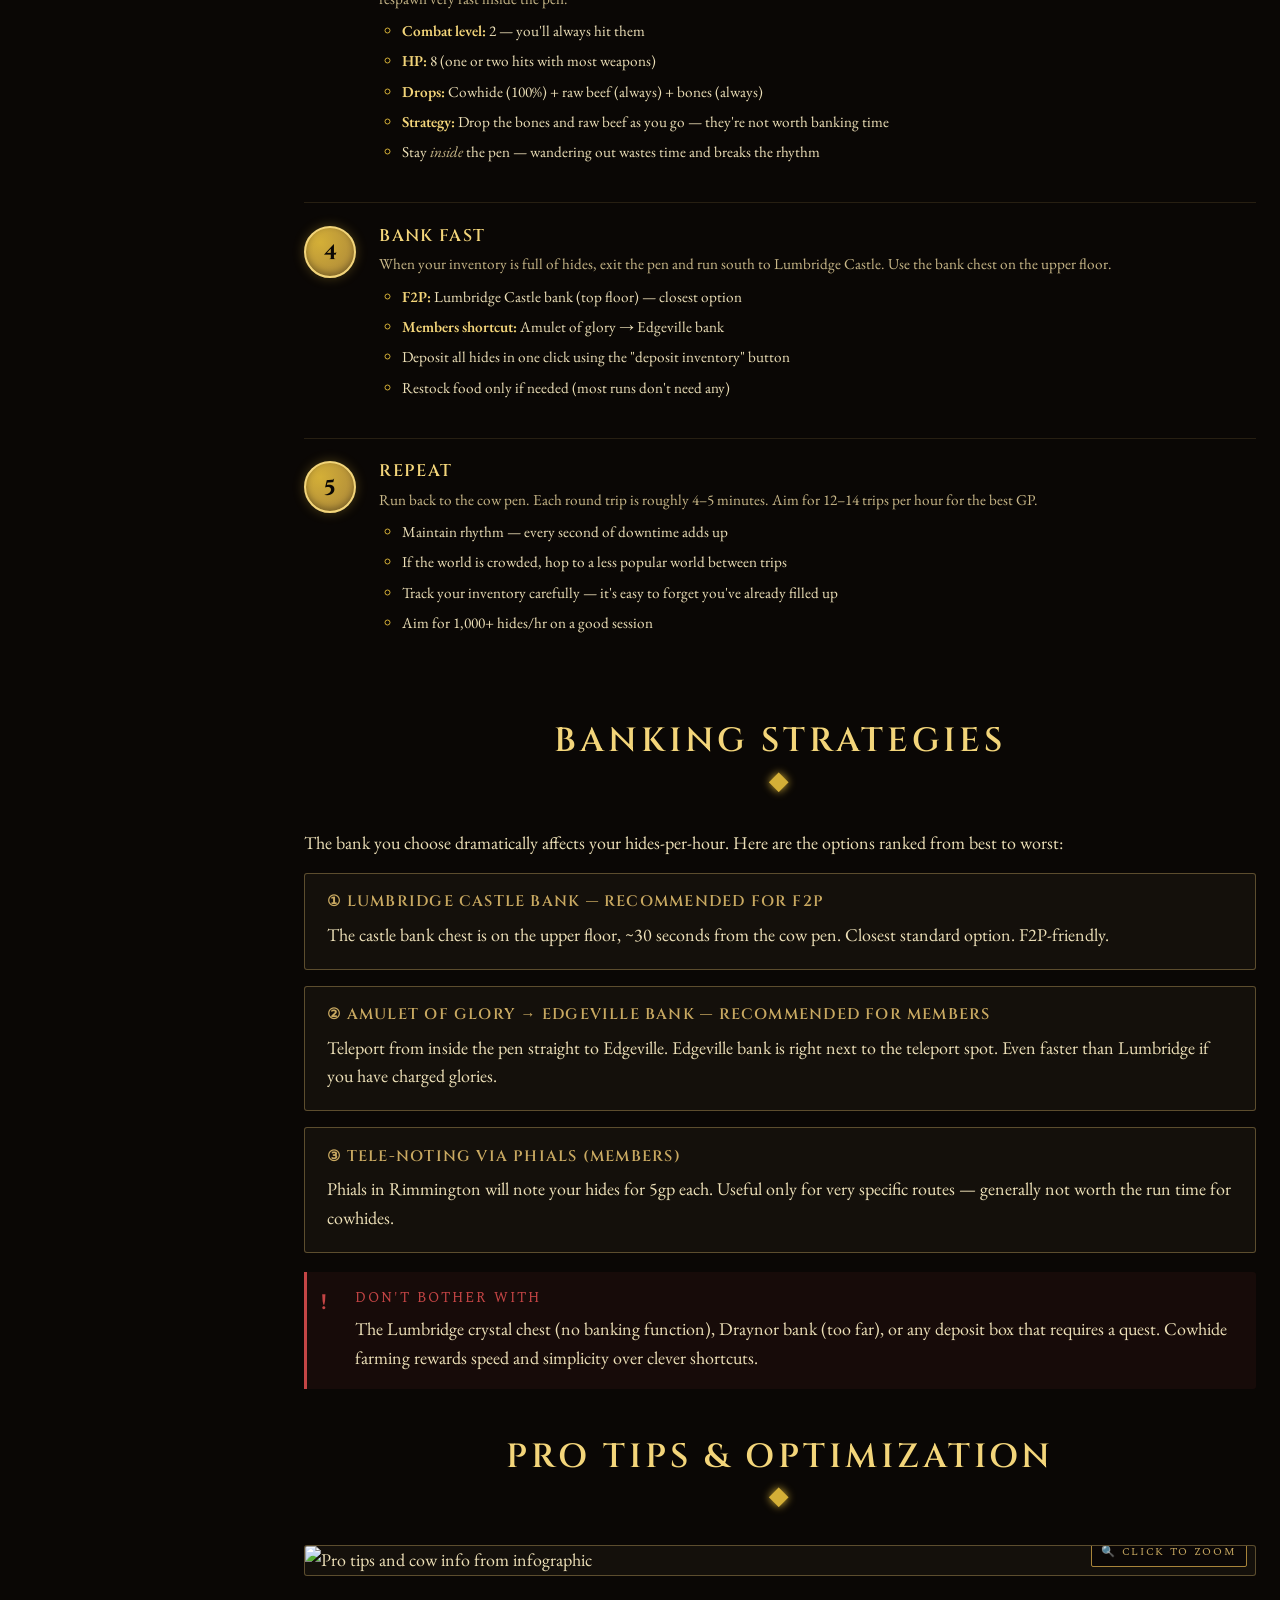
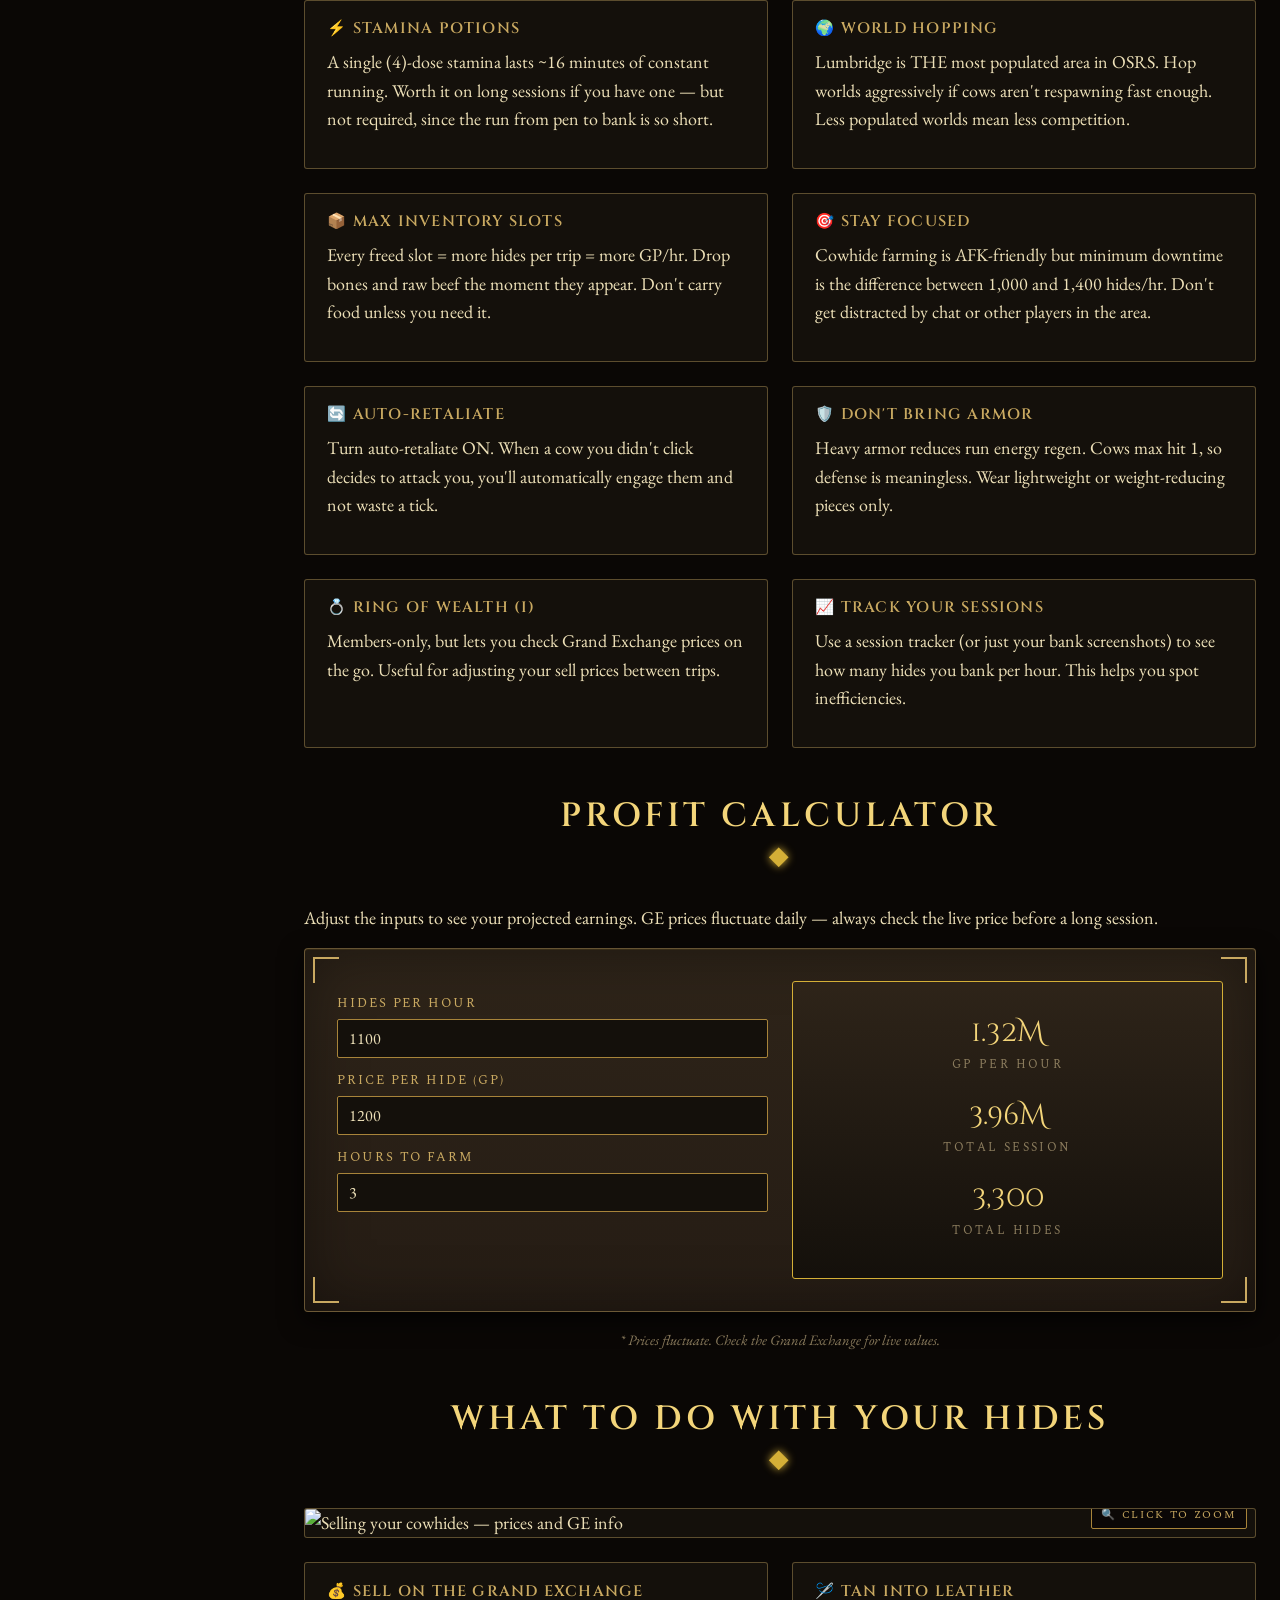
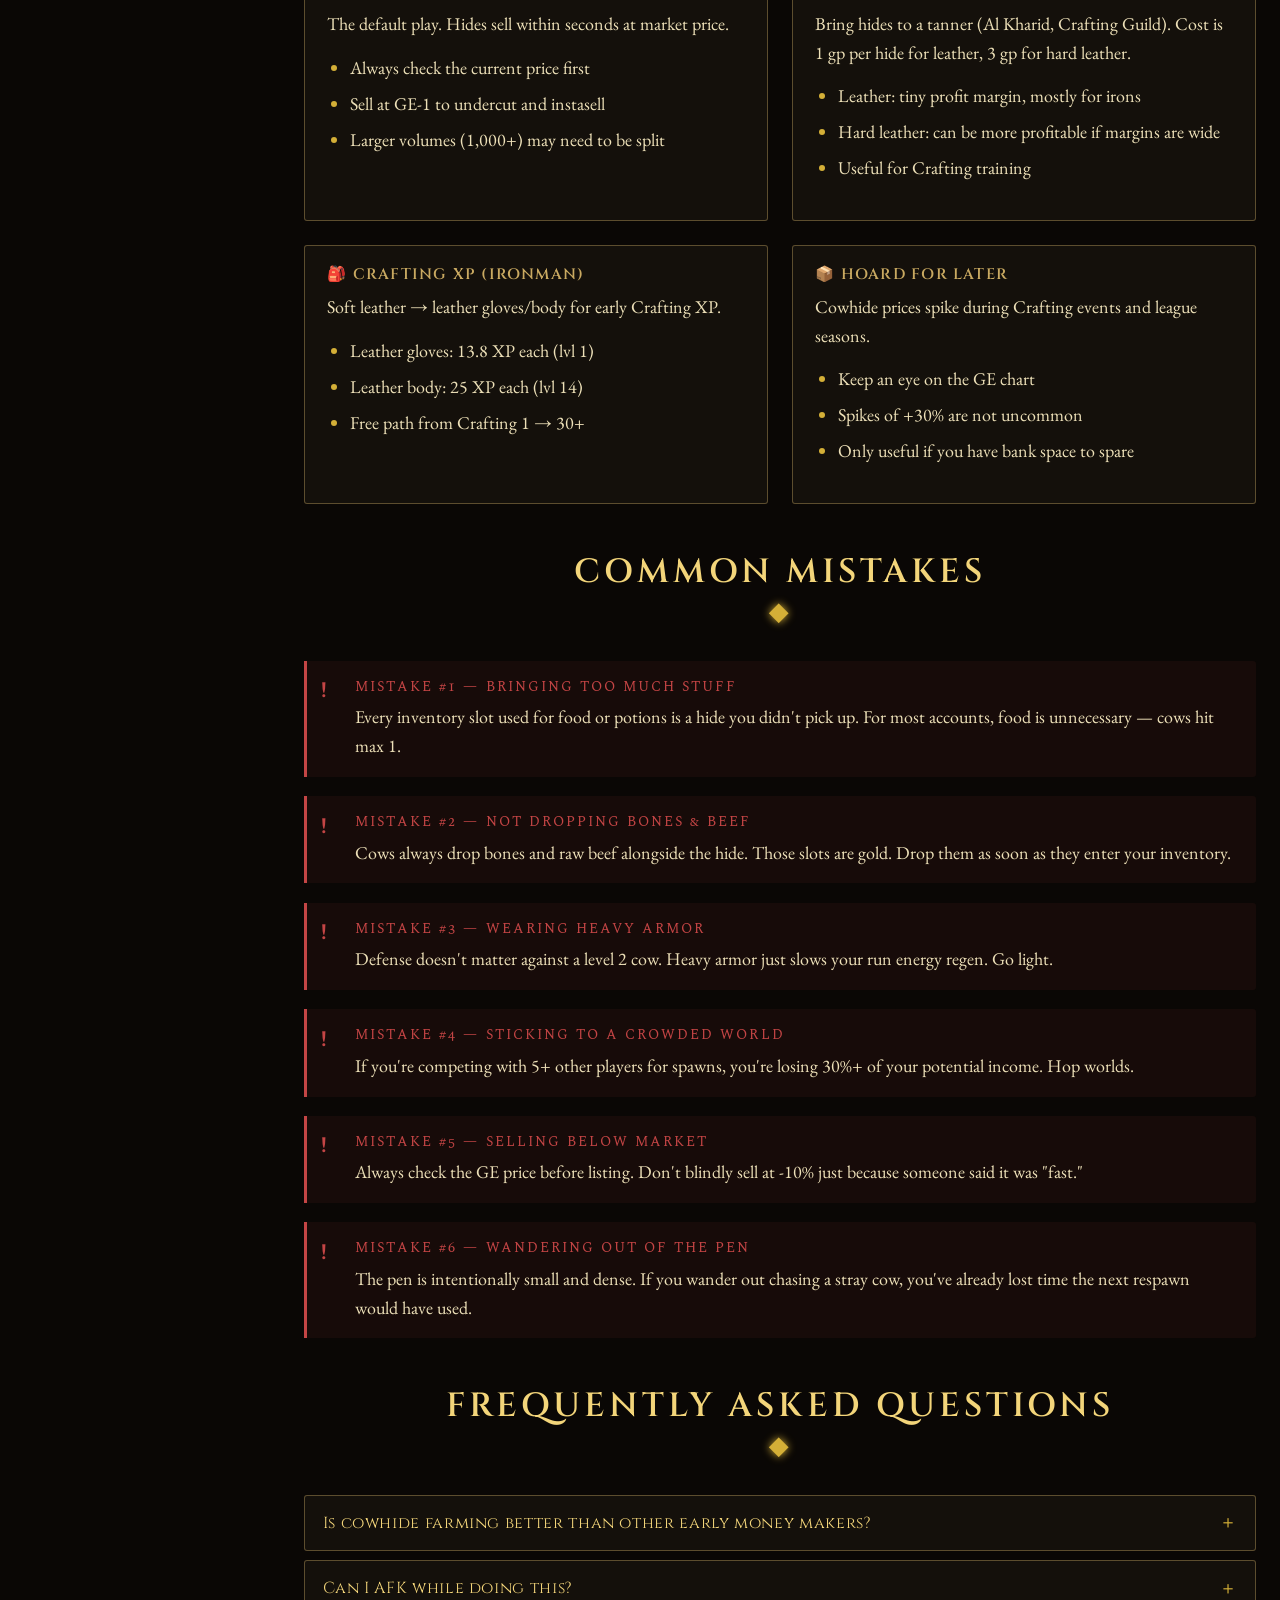
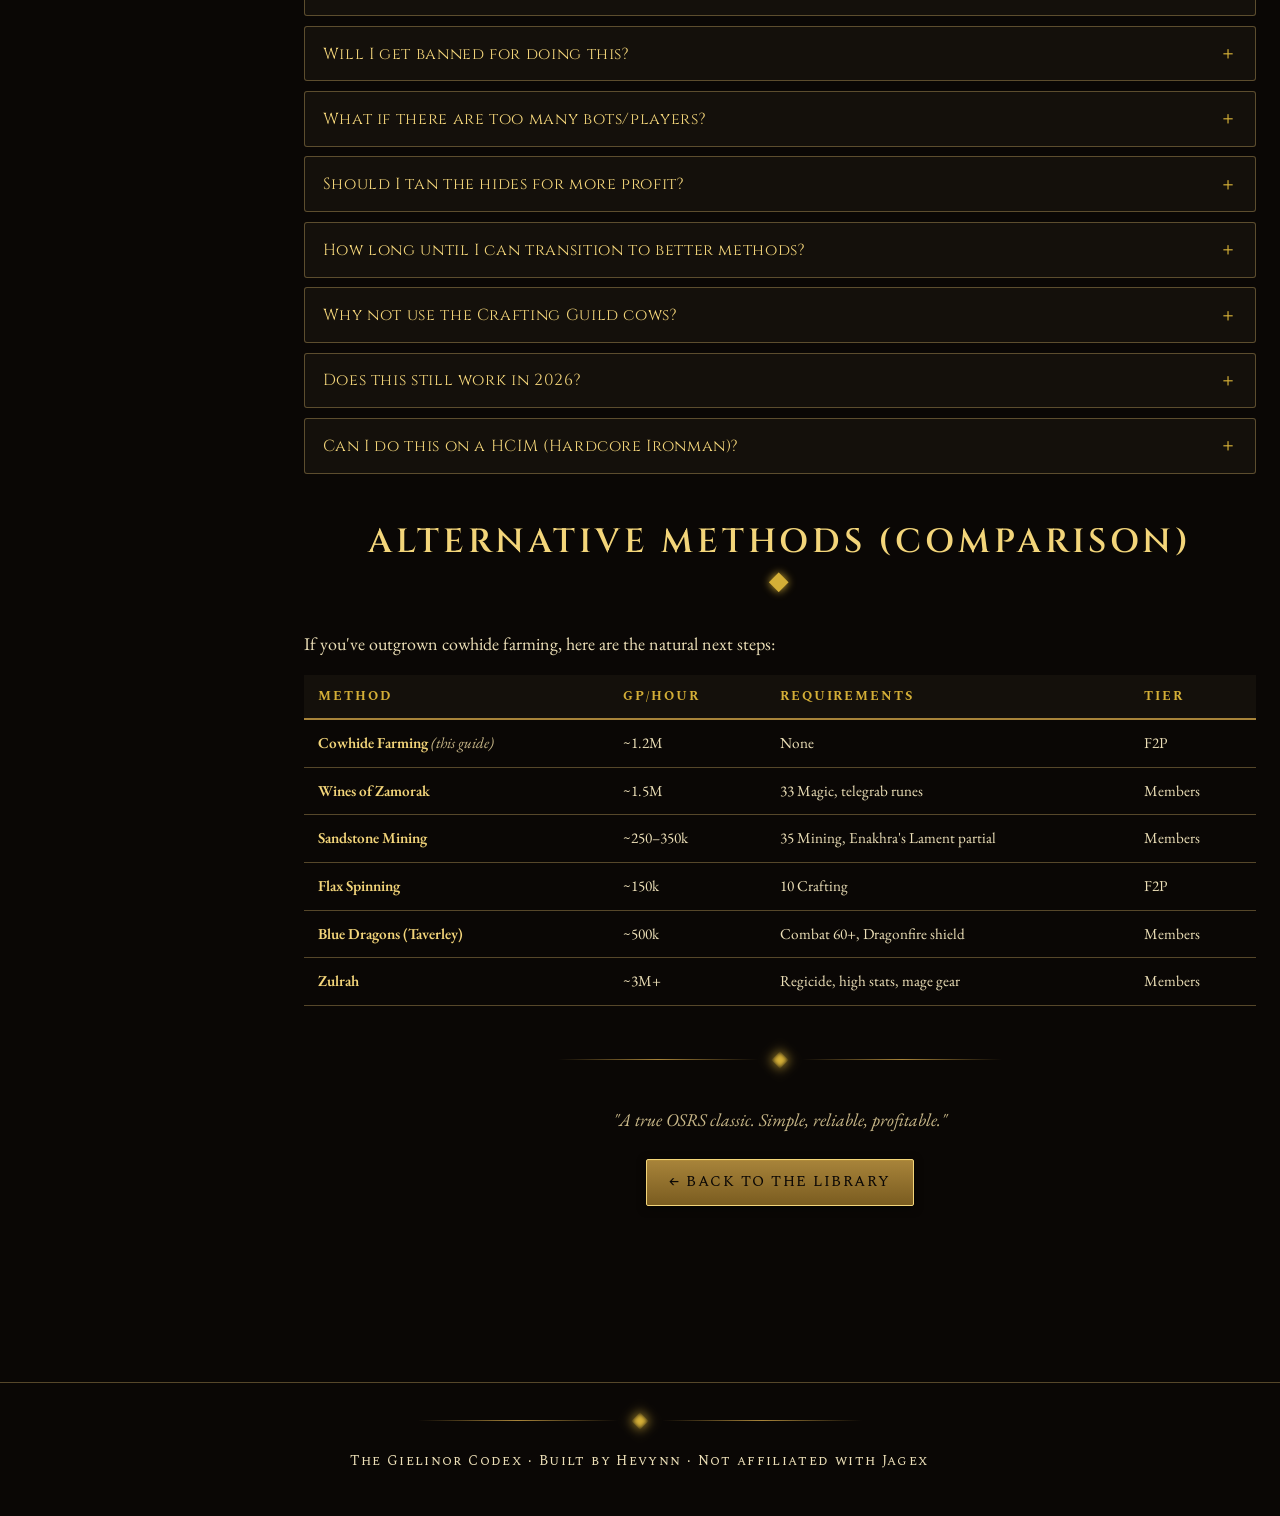
==== commit fcdd10c1: "remove broken map images" ====
--- a/guides/cowhide.html
+++ b/guides/cowhide.html
@@ -247,16 +247,7 @@
           north of Lumbridge Castle — the world's most efficient cow-to-bank loop.
         </p>
 
-        <div class="two-col" style="align-items: start;">
-          <div class="image-viewer" data-zoomable>
-            <img src="../images/guides/route-overview.png" alt="Route overview — Lumbridge Cow Pen to Castle">
-            <div class="image-viewer-hint">🔍 Click to zoom</div>
-          </div>
-          <div class="image-viewer" data-zoomable>
-            <img src="../images/guides/lumbridge-map.png" alt="Lumbridge area OSRS map">
-            <div class="image-viewer-hint">🔍 Click to zoom</div>
-          </div>
-        </div>
+
 
         <h3 style="margin-top: 1.5rem;">Route Highlights</h3>
         <ul>
@@ -975,4 +966,4 @@
   recalc();
 </script>
 </body>
-</html>
+</html>
